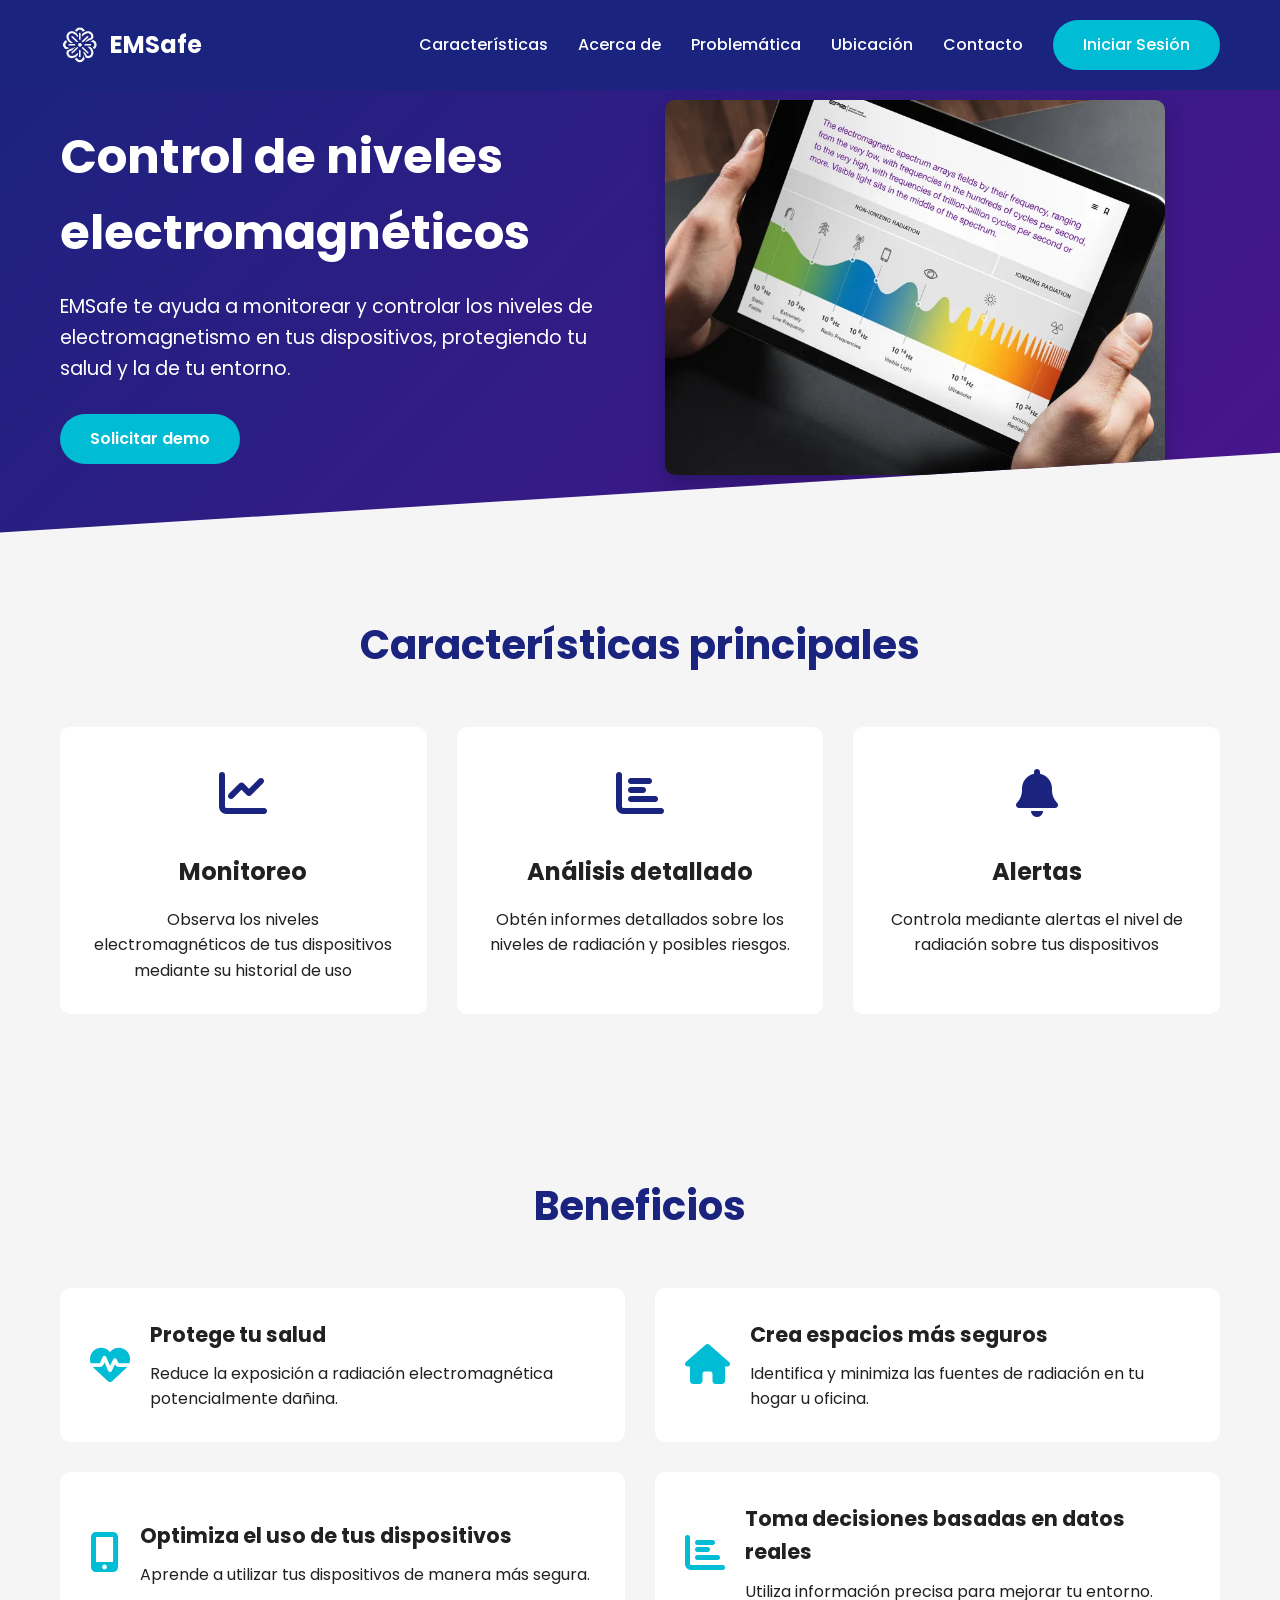
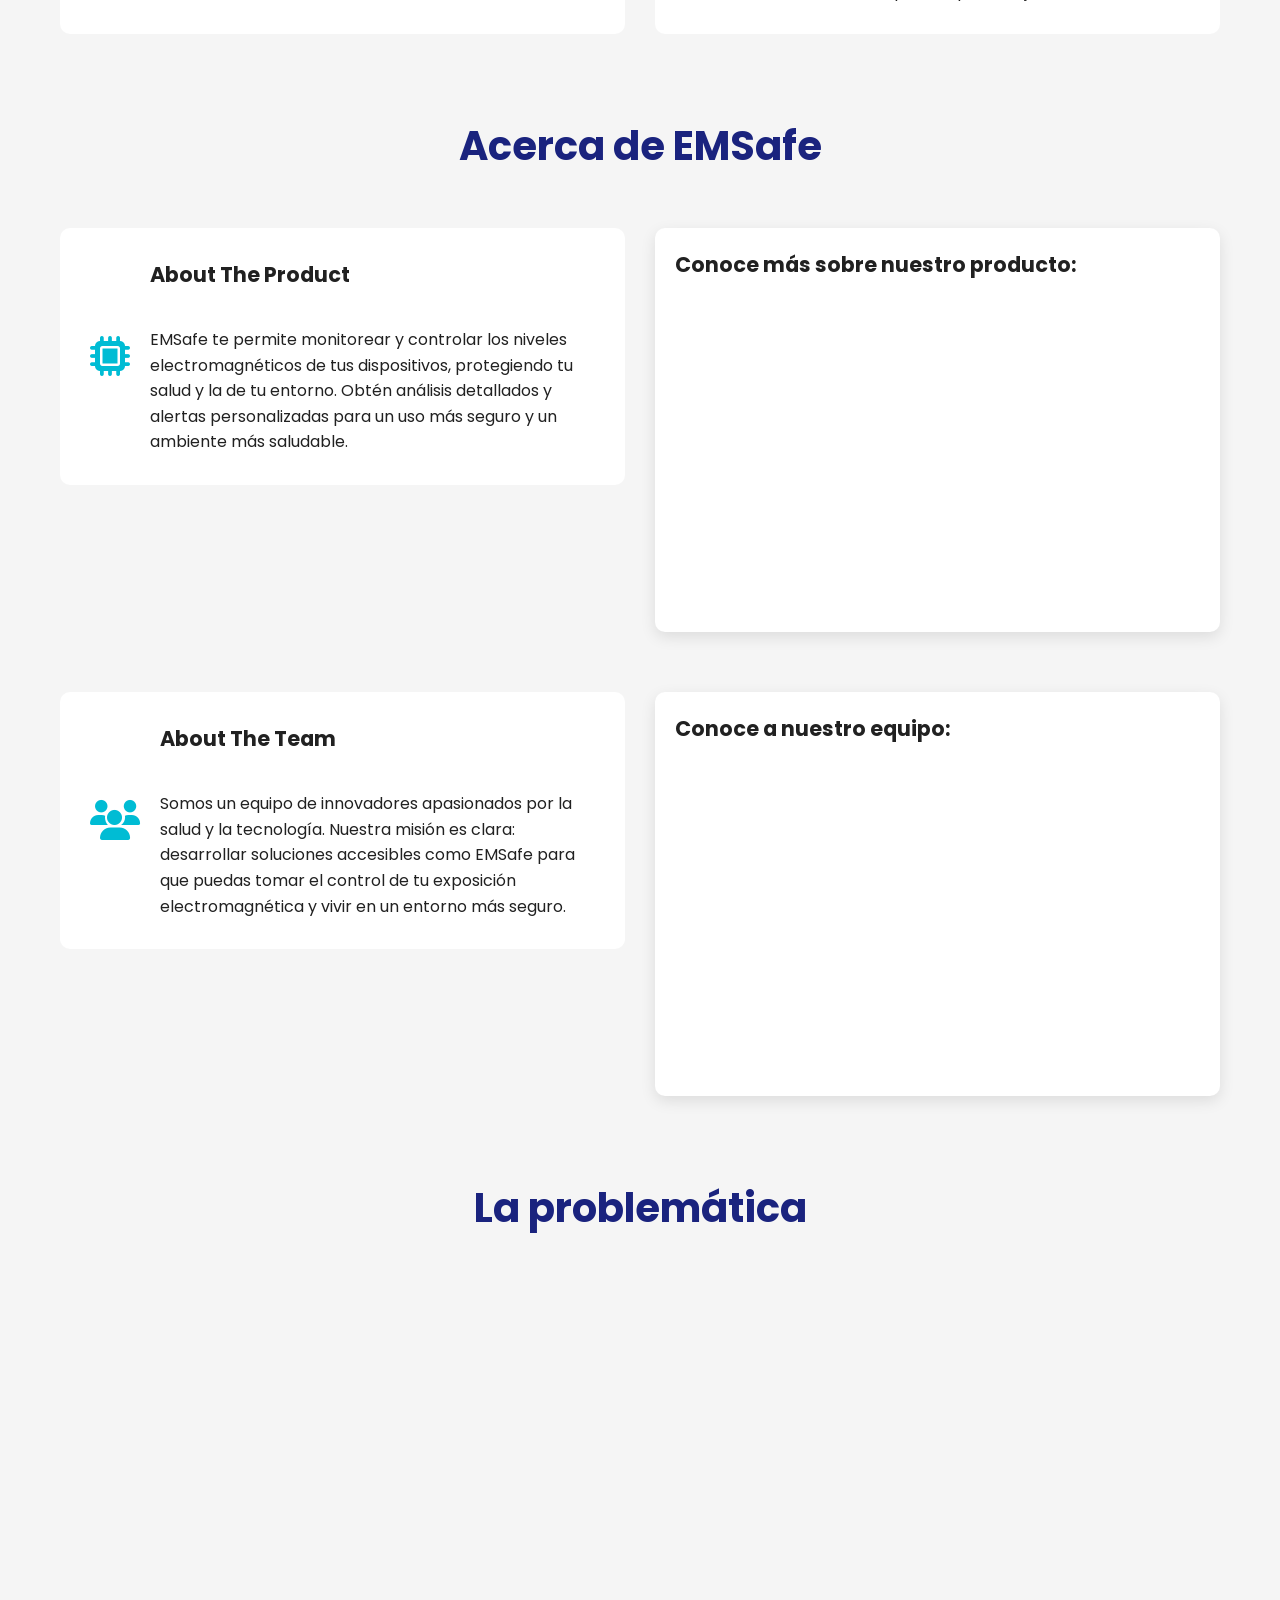
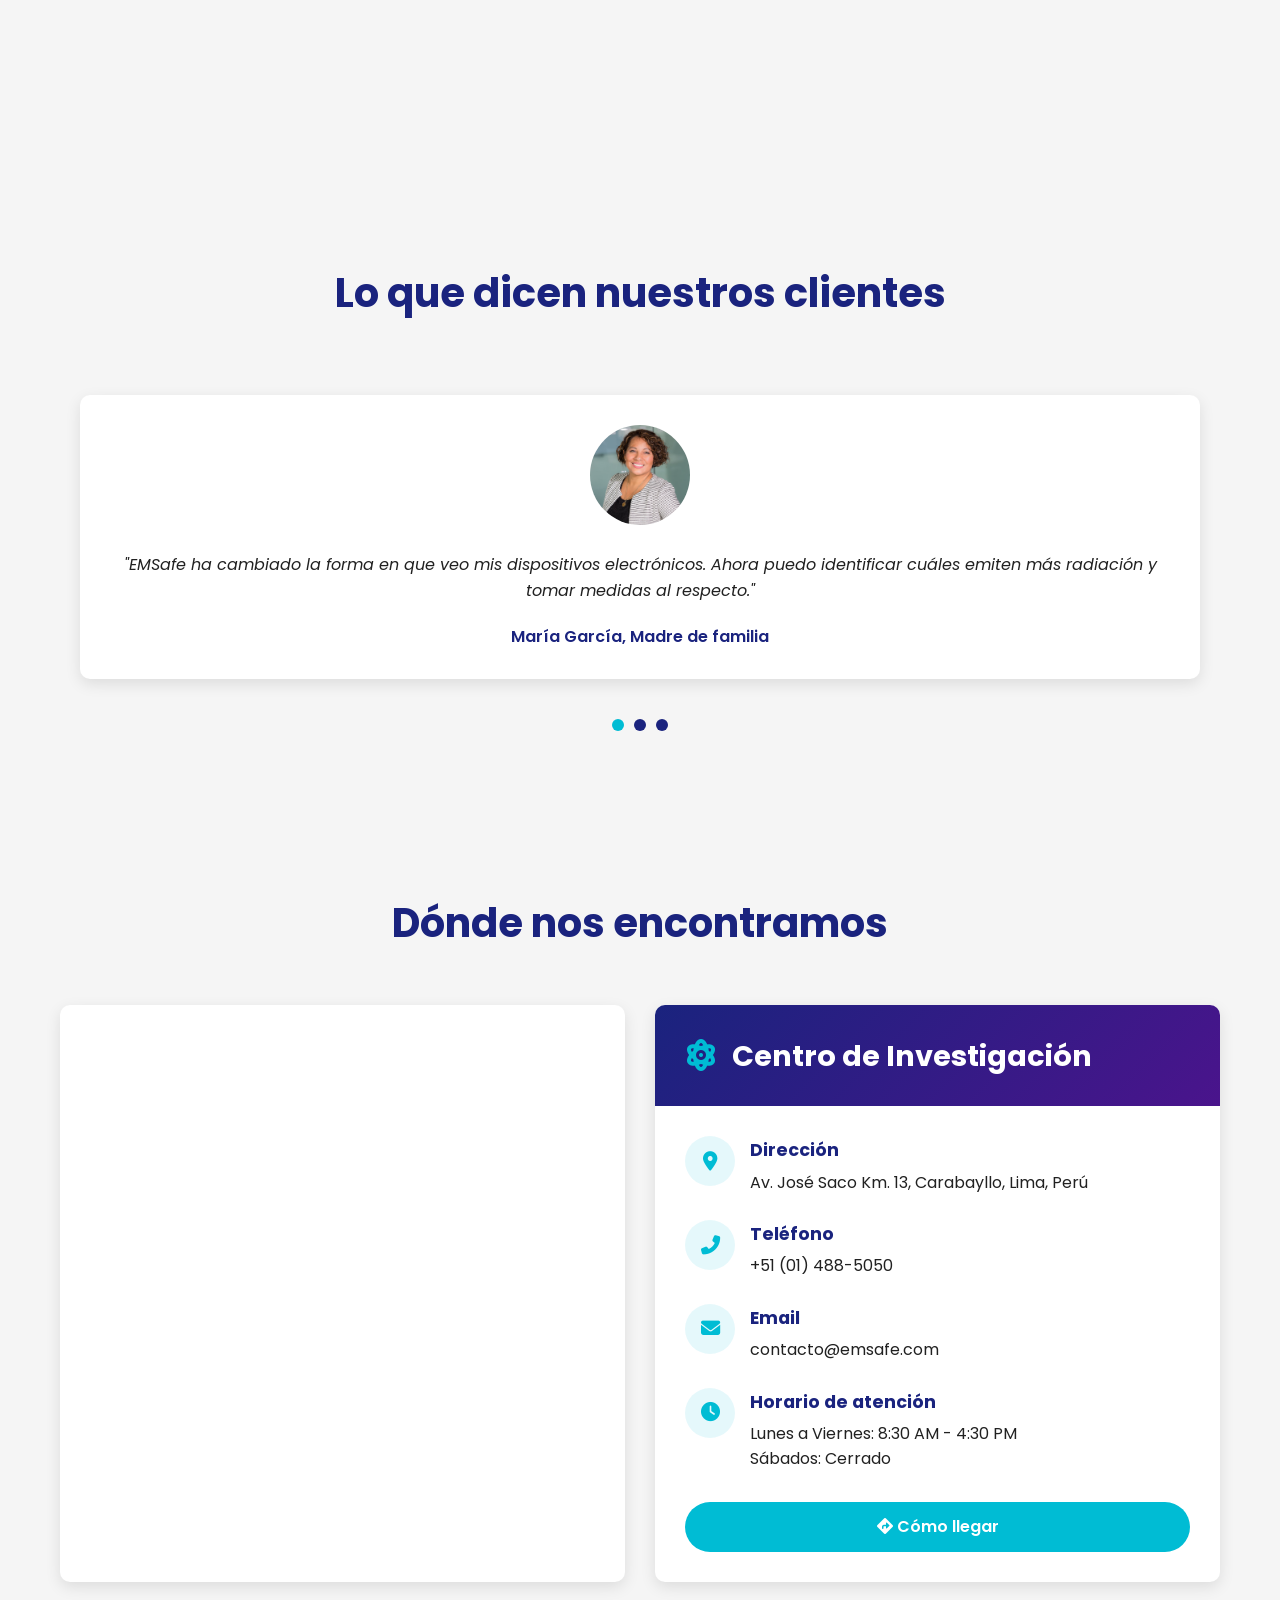
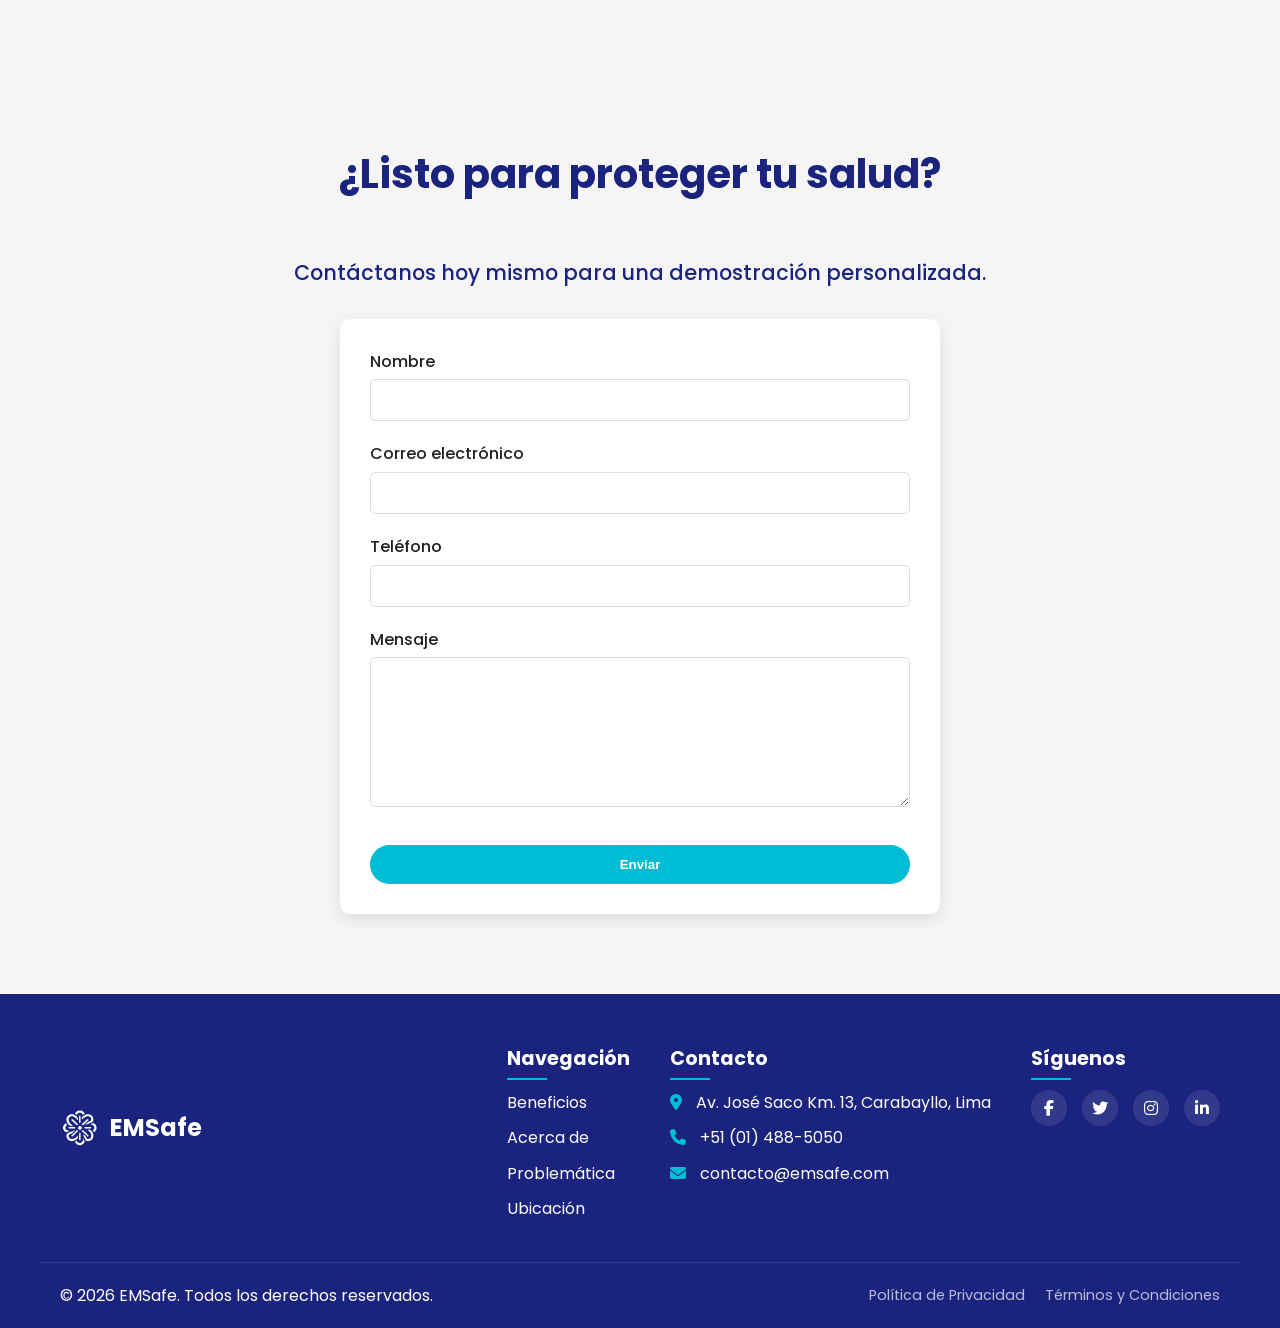
==== index.html @ f2358274 "fix: update login link" ====
<!DOCTYPE html>
<html lang="es">
<head>
    <meta charset="UTF-8">
    <meta name="viewport" content="width=device-width, initial-scale=1.0">
    <title>EMSafe - Control de niveles electromagnéticos</title>
    <link rel="stylesheet" href="https://cdnjs.cloudflare.com/ajax/libs/font-awesome/6.4.0/css/all.min.css">
    <link rel="stylesheet" href="./css/style.css">
</head>
<body>
    <header>
        <nav class="container">
            <div class="logo">
                <a href="#" class="logo-link">
                    <img src="./imgs/emsafe-logo-white.png" alt="EMSafe Logo">
                    <span>EMSafe</span>
                </a>
            </div>
            <input type="checkbox" id="nav-toggle" class="nav-toggle">
            <label for="nav-toggle" class="nav-toggle-label">
                <i class="fas fa-bars"></i>
            </label>
            <ul class="nav-links">
                <li><a href="#features">Características</a></li>
                <li><a href="#about">Acerca de</a></li>
                <li><a href="#problem">Problemática</a></li>
                <li><a href="#location">Ubicación</a></li>
                <li><a href="#contact">Contacto</a></li>
                <li><a href="https://emsafe-amh9hgdudda3bybj.eastus-01.azurewebsites.net/login" class="cta-button">Iniciar Sesión</a></li>
            </ul>
        </nav>
    </header>

    <main>
        <section id="hero">
            <div class="container hero-content">
                <div class="hero-text">
                    <h1>Control de niveles electromagnéticos</h1>
                    <p>EMSafe te ayuda a monitorear y controlar los niveles de electromagnetismo en tus dispositivos, protegiendo tu salud y la de tu entorno.</p>
                    <a href="#contact" class="cta-button">Solicitar demo</a>
                </div>
                <div class="hero-image">
                    <img src="./imgs/hero.webp" alt="Dashboard de EMSafe">
                </div>
            </div>
        </section>

        <section id="features">
            <div class="container">
                <h2 class="section-title">Características principales</h2>
                <div class="features-grid">
                    <div class="feature-card">
                        <div class="feature-icon">
                            <i class="fas fa-chart-line"></i>
                        </div>
                        <h3>Monitoreo</h3>
                        <p>Observa los niveles electromagnéticos de tus dispositivos mediante su historial de uso</p>
                    </div>
                    <div class="feature-card">
                        <div class="feature-icon">
                            <i class="fas fa-chart-bar"></i>
                        </div>
                        <h3>Análisis detallado</h3>
                        <p>Obtén informes detallados sobre los niveles de radiación y posibles riesgos.</p>
                    </div>
                    <div class="feature-card">
                        <div class="feature-icon">
                            <i class="fas fa-bell"></i>
                        </div>
                        <h3>Alertas</h3>
                        <p>Controla mediante alertas el nivel de radiación sobre tus dispositivos</p>
                    </div>
                </div>
            </div>
        </section>

        <section id="benefits">
            <div class="container">
                <h2 class="section-title">Beneficios</h2>
                <div class="benefits-grid">
                    <div class="benefit-item">
                        <div class="benefit-icon">
                            <i class="fas fa-heartbeat"></i>
                        </div>
                        <div class="benefit-text">
                            <h3>Protege tu salud</h3>
                            <p>Reduce la exposición a radiación electromagnética potencialmente dañina.</p>
                        </div>
                    </div>
                    <div class="benefit-item">
                        <div class="benefit-icon">
                            <i class="fas fa-home"></i>
                        </div>
                        <div class="benefit-text">
                            <h3>Crea espacios más seguros</h3>
                            <p>Identifica y minimiza las fuentes de radiación en tu hogar u oficina.</p>
                        </div>
                    </div>
                    <div class="benefit-item">
                        <div class="benefit-icon">
                            <i class="fas fa-mobile-alt"></i>
                        </div>
                        <div class="benefit-text">
                            <h3>Optimiza el uso de tus dispositivos</h3>
                            <p>Aprende a utilizar tus dispositivos de manera más segura.</p>
                        </div>
                    </div>
                    <div class="benefit-item">
                        <div class="benefit-icon">
                            <i class="fas fa-chart-bar"></i>
                        </div>
                        <div class="benefit-text">
                            <h3>Toma decisiones basadas en datos reales</h3>
                            <p>Utiliza información precisa para mejorar tu entorno.</p>
                        </div>
                    </div>
                </div>
            </div>
        </section>

        <section id="about">
            <div class="container">
                <h2 class="section-title">Acerca de EMSafe</h2>
                <div class="about-content">
                    <div class="about-section">
                        <div class="about-text-content">
                            <div class="benefit-item">
                                <div class="benefit-icon">
                                    <i class="fas fa-microchip"></i>
                                </div>
                                <div class="benefit-text">
                                    <h3>About The Product</h3>
                                    <br>
                                    <p>EMSafe te permite monitorear y controlar los niveles electromagnéticos de tus dispositivos, protegiendo tu salud y la de tu entorno. Obtén análisis detallados y alertas personalizadas para un uso más seguro y un ambiente más saludable.</p>
                                </div>
                            </div>
                        </div>
                        <div class="about-video-container">
                            <div class="benefit-text">
                                <h3>Conoce más sobre nuestro producto:</h3>
                                <br>
                            </div>
                            <div class="video-wrapper">
                                <iframe width="100%" height="315" src="" title="Video sobre EMSafe Product" frameborder="0" allow="accelerometer; autoplay; clipboard-write; encrypted-media; gyroscope; picture-in-picture" allowfullscreen></iframe>
                            </div>
                        </div>
                    </div>
                    
                    <div class="about-section">
                        <div class="about-text-content">
                            <div class="benefit-item">
                                <div class="benefit-icon">
                                    <i class="fas fa-users"></i>
                                </div>
                                <div class="benefit-text">
                                    <h3>About The Team</h3>
                                    <br>
                                    <p>Somos un equipo de innovadores apasionados por la salud y la tecnología. Nuestra misión es clara: desarrollar soluciones accesibles como EMSafe para que puedas tomar el control de tu exposición electromagnética y vivir en un entorno más seguro.</p>
                                </div>
                            </div>
                        </div>
                        <div class="about-video-container">
                            <div class="benefit-text">
                                <h3>Conoce a nuestro equipo:</h3>
                                <br>
                            </div>
                            <div class="video-wrapper">
                                <iframe width="100%" height="315" src="" title="Video sobre EMSafe Team" frameborder="0" allow="accelerometer; autoplay; clipboard-write; encrypted-media; gyroscope; picture-in-picture" allowfullscreen></iframe>
                            </div>
                        </div>
                    </div>
                </div>
            </div>
        </section>

        <section id="problem">
            <div class="container">
                <h2 class="section-title">La problemática</h2>
                <div class="problem-content">
                    <div class="problem-card">
                        <div class="benefit-item">
                            <div class="benefit-icon">
                                <i class="fas fa-exclamation-triangle"></i>
                            </div>
                            <div class="benefit-text">
                                <h3>Contaminación electromagnética</h3>
                                <br>
                                <p>La contaminación electromagnética generada por dispositivos tecnológicos en entornos urbanos y domésticos está en aumento, lo que genera preocupaciones sobre sus posibles efectos negativos en la salud. A pesar de la proliferación de dispositivos como teléfonos móviles, routers, electrodomésticos y estaciones de telecomunicaciones, no existe una herramienta accesible y precisa que permita a los usuarios, organizaciones y comunidades medir, evaluar y monitorear los niveles de radiación no ionizante en tiempo real.</p>
                            </div>
                        </div>
                    </div>
                    <div class="problem-video-container">
                        <div class="benefit-text">
                            <h3>Conoce más sobre Radiación Electromagnética:</h3>
                            <br>
                        </div>
                        <div class="video-wrapper">
                            <iframe width="100%" height="315" src="https://www.youtube.com/embed/sqfyNnyt4dU" title="Video sobre contaminación electromagnética" frameborder="0" allow="accelerometer; autoplay; clipboard-write; encrypted-media; gyroscope; picture-in-picture" allowfullscreen></iframe>
                        </div>
                    </div>
                </div>
            </div>
        </section>

        <section id="testimonials">
            <div class="container">
                <h2 class="section-title">Lo que dicen nuestros clientes</h2>
                <div class="testimonial-slider">
                    <div class="testimonial-slide">
                        <div class="testimonial-content">
                            <img src="./imgs/testimony1.avif" alt="Foto de María García" class="testimonial-image">
                            <p class="testimonial-text">"EMSafe ha cambiado la forma en que veo mis dispositivos electrónicos. Ahora puedo identificar cuáles emiten más radiación y tomar medidas al respecto."</p>
                            <p class="testimonial-author">María García, Madre de familia</p>
                        </div>
                    </div>
                    <div class="testimonial-slide">
                        <div class="testimonial-content">
                            <img src="./imgs/testimony2.avif" alt="Foto de Carlos Rodríguez" class="testimonial-image">
                            <p class="testimonial-text">"La facilidad de uso y la precisión de los datos que proporciona EMSafe nos han permitido crear un entorno de trabajo más saludable para nuestros empleados."</p>
                            <p class="testimonial-author">Carlos Rodríguez, Gerente de Oficina en TechInnovate</p>
                        </div>
                    </div>
                    <div class="testimonial-slide">
                        <div class="testimonial-content">
                            <img src="./imgs/testimony3.avif" alt="Foto de Ana Martínez" class="testimonial-image">
                            <p class="testimonial-text">"Desde que implementamos EMSafe en nuestra clínica, hemos logrado reducir significativamente los niveles de radiación electromagnética. Es una herramienta indispensable para cualquier establecimiento de salud."</p>
                            <p class="testimonial-author">Ana Martínez, Directora de Centro Médico Bienestar</p>
                        </div>
                    </div>
                </div>
                <div class="testimonial-nav"></div>
            </div>
        </section>

        <section id="location">
            <div class="container">
                <h2 class="section-title">Dónde nos encontramos</h2>
                <div class="location-container">
                    <div class="location-card map-card">
                        <div class="location-map-wrapper">
                            <iframe src="https://www.google.com/maps/embed?pb=!1m14!1m8!1m3!1d31210.40868979142!2d-77.058909!3d-12.0915285!3m2!1i1024!2i768!4f13.1!3m3!1m2!1s0x9105c7d5475e4d6f%3A0x3dcf7613f8cd2580!2sInstituto%20Peruano%20de%20Energ%C3%ADa%20Nuclear!5e0!3m2!1ses!2spe!4v1744921972250!5m2!1ses!2spe" width="100%" height="100%" style="border:0;" allowfullscreen="" loading="lazy" referrerpolicy="no-referrer-when-downgrade"></iframe>
                        </div>
                    </div>
                    <div class="location-card info-card">
                        <div class="location-header">
                            <div class="location-icon">
                                <i class="fas fa-atom"></i>
                            </div>
                            <h3>Centro de Investigación</h3>
                        </div>
                        <div class="location-details">
                            <div class="location-detail-item">
                                <div class="detail-icon">
                                    <i class="fas fa-map-marker-alt"></i>
                                </div>
                                <div class="detail-text">
                                    <h4>Dirección</h4>
                                    <p>Av. José Saco Km. 13, Carabayllo, Lima, Perú</p>
                                </div>
                            </div>
                            <div class="location-detail-item">
                                <div class="detail-icon">
                                    <i class="fas fa-phone-alt"></i>
                                </div>
                                <div class="detail-text">
                                    <h4>Teléfono</h4>
                                    <p>+51 (01) 488-5050</p>
                                </div>
                            </div>
                            <div class="location-detail-item">
                                <div class="detail-icon">
                                    <i class="fas fa-envelope"></i>
                                </div>
                                <div class="detail-text">
                                    <h4>Email</h4>
                                    <p>contacto@emsafe.com</p>
                                </div>
                            </div>
                            <div class="location-detail-item">
                                <div class="detail-icon">
                                    <i class="fas fa-clock"></i>
                                </div>
                                <div class="detail-text">
                                    <h4>Horario de atención</h4>
                                    <p>Lunes a Viernes: 8:30 AM - 4:30 PM</p>
                                    <p>Sábados: Cerrado</p>
                                </div>
                            </div>
                        </div>
                        <a href="https://maps.app.goo.gl/8dcV7gfcuKDfoSGw5" class="location-cta cta-button" target="_blank" rel="noopener noreferrer">
                            <i class="fas fa-directions"></i> Cómo llegar
                        </a>
                    </div>
                </div>
            </div>
        </section>

        <section id="contact">
            <div class="container">
                <h2 class="section-title">¿Listo para proteger tu salud?</h2>
                <h3 class="contact-subtitle">Contáctanos hoy mismo para una demostración personalizada.</h3>
                <form class="contact-form">
                    <div class="form-group">
                        <label for="name">Nombre</label>
                        <input type="text" id="name" name="name" required>
                    </div>
                    <div class="form-group">
                        <label for="email">Correo electrónico</label>
                        <input type="email" id="email" name="email" required>
                    </div>
                    <div class="form-group">
                        <label for="phone">Teléfono</label>
                        <input type="tel" id="phone" name="phone">
                    </div>
                    <div class="form-group">
                        <label for="message">Mensaje</label>
                        <textarea id="message" name="message" required></textarea>
                    </div>
                    <button type="submit" class="cta-button">Enviar</button>
                </form>
            </div>
        </section>
        </main>
        
        <footer>
            <div class="footer-content">
                <div class="footer-logo">
                    <img src="./imgs/emsafe-logo-white.png" alt="EMSafe Logo">
                    <span>EMSafe</span>
                </div>
                <div class="footer-links">
                    <div class="footer-column">
                        <h4>Navegación</h4>
                        <ul>
                            <li><a href="#benefits">Beneficios</a></li>
                            <li><a href="#about">Acerca de</a></li>
                            <li><a href="#problem">Problemática</a></li>
                            <li><a href="#location">Ubicación</a></li>
                        </ul>
                    </div>
                    <div class="footer-column">
                        <h4>Contacto</h4>
                        <ul>
                            <li><i class="fas fa-map-marker-alt"></i> Av. José Saco Km. 13, Carabayllo, Lima</li>
                            <li><i class="fas fa-phone"></i> +51 (01) 488-5050</li>
                            <li><i class="fas fa-envelope"></i> contacto@emsafe.com</li>
                        </ul>
                    </div>
                    <div class="footer-column">
                        <h4>Síguenos</h4>
                        <div class="social-icons">
                            <a href="#" aria-label="Facebook"><i class="fab fa-facebook-f"></i></a>
                            <a href="#" aria-label="Twitter"><i class="fab fa-twitter"></i></a>
                            <a href="#" aria-label="Instagram"><i class="fab fa-instagram"></i></a>
                            <a href="#" aria-label="LinkedIn"><i class="fab fa-linkedin-in"></i></a>
                        </div>
                    </div>
                </div>
            </div>
            <div class="footer-bottom">
                <p>&copy; 2026 EMSafe. Todos los derechos reservados.</p>
                <div class="footer-legal">
                    <a href="#">Política de Privacidad</a>
                    <a href="#">Términos y Condiciones</a>
                </div>
            </div>
        </footer>

    <script src="./scripts/main-scripts.js"></script>
</body>
</html>
---- css/style.css ----
@import url('https://fonts.googleapis.com/css2?family=Poppins:wght@300;400;500;600;700&display=swap');

:root {
    --primary: #1a237e;
    --secondary: #4a148c;
    --accent: #00bcd4;
    --background: #f5f5f5;
    --foreground: #212121;
    --card: #ffffff;
    --card-hover: #e0e0e0;
}

* {
    margin: 0;
    padding: 0;
    box-sizing: border-box;
}

body {
    font-family: 'Poppins', sans-serif;
    background-color: var(--background);
    color: var(--foreground);
    line-height: 1.6;
    overflow-x: hidden;
}

.container {
    max-width: 1200px;
    margin: 0 auto;
    padding: 0 20px;
}

header {
    background-color: var(--primary);
    color: white;
    padding: 20px 0;
    position: fixed;
    width: 100%;
    z-index: 1000;
}

nav {
    display: flex;
    justify-content: space-between;
    align-items: center;
}

.logo {
    display: flex;
    align-items: center;
}

.logo img {
    width: 40px;
    margin-right: 10px;
}

.logo span {
    font-size: 1.5rem;
    font-weight: 700;
}

.nav-links {
    display: flex;
    list-style: none;
    align-items: center;
}

.nav-links li {
    margin-left: 30px;
}

.nav-links a {
    color: white;
    text-decoration: none;
    font-weight: 500;
    transition: color 0.3s ease;
}

.nav-links a:hover {
    color: var(--accent);
}

/* Estilos para el logo clickable */
.logo-link {
    display: flex;
    align-items: center;
    text-decoration: none;
    color: white;
}

/* Estilos para el menú responsive */
.nav-toggle {
    display: none;
}

.nav-toggle-label {
    display: none;
    cursor: pointer;
    font-size: 1.5rem;
    color: white;
}

#hero {
    background: linear-gradient(135deg, var(--primary) 0%, var(--secondary) 100%);
    color: white;
    padding: 100px 0 50px;
    clip-path: polygon(0 0, 100% 0, 100% 85%, 0% 100%);
}

.hero-content {
    display: flex;
    align-items: center;
    justify-content: space-between;
}

.hero-text {
    flex: 1;
    padding-right: 50px;
}

.hero-text h1 {
    font-size: 3rem;
    margin-bottom: 20px;
}

.hero-text p {
    font-size: 1.2rem;
    margin-bottom: 30px;
}

.cta-button {
    display: inline-block;
    background-color: var(--accent);
    color: white;
    padding: 12px 30px;
    border-radius: 30px;
    text-decoration: none;
    font-weight: 600;
    transition: background-color 0.3s ease, transform 0.3s ease;
    border: none;
    cursor: pointer;
}

.cta-button:hover {
    background-color: #00acc1;
    transform: translateY(-3px);
}

.hero-image {
    flex: 1;
}

.hero-image img {
    width: 100%;
    max-width: 500px;
    border-radius: 10px;
    box-shadow: 0 10px 20px rgba(0, 0, 0, 0.2);
}

#features, #benefits, #testimonials, #problem, #location, #contact {
    padding: 80px 0;
}

.section-title {
    text-align: center;
    font-size: 2.5rem;
    margin-bottom: 50px;
    color: var(--primary);
}

.features-grid {
    display: grid;
    grid-template-columns: repeat(3, 1fr);
    gap: 30px;
}

.feature-card {
    background-color: var(--card);
    border-radius: 10px;
    padding: 30px;
    text-align: center;
    transition: transform 0.3s ease, box-shadow 0.3s ease;
    position: relative;
    overflow: hidden;
}

.feature-card:hover {
    transform: translateY(-10px);
    box-shadow: 0 10px 20px rgba(0, 0, 0, 0.1);
}

.feature-card::before {
    content: '';
    position: absolute;
    top: -50%;
    left: -50%;
    width: 200%;
    height: 200%;
    background: radial-gradient(circle, var(--accent) 10%, transparent 10%);
    transform: scale(0);
    transition: transform 0.6s ease;
    z-index: 0;
}

.feature-card:hover::before {
    transform: scale(1);
}

.feature-icon {
    font-size: 3rem;
    color: var(--primary);
    margin-bottom: 20px;
    position: relative;
    z-index: 1;
}

.feature-card h3 {
    font-size: 1.5rem;
    margin-bottom: 15px;
    position: relative;
    z-index: 1;
}

.feature-card p {
    position: relative;
    z-index: 1;
}

.benefits-grid {
    display: grid;
    grid-template-columns: repeat(2, 1fr);
    gap: 30px;
}

.benefit-item {
    display: flex;
    align-items: center;
    background-color: var(--card);
    border-radius: 10px;
    padding: 30px;
    transition: transform 0.3s ease, box-shadow 0.3s ease;
}

.benefit-item:hover {
    transform: translateY(-5px);
    box-shadow: 0 10px 20px rgba(0, 0, 0, 0.1);
}

.benefit-icon {
    font-size: 2.5rem;
    color: var(--accent);
    margin-right: 20px;
}

.benefit-text h3 {
    font-size: 1.3rem;
    margin-bottom: 10px;
}

.testimonial-slider {
    display: flex;
    overflow-x: auto;
    scroll-snap-type: x mandatory;
    scroll-behavior: smooth;
    -webkit-overflow-scrolling: touch;
}

.testimonial-slide {
    flex: 0 0 100%;
    scroll-snap-align: start;
    padding: 20px;
}

.testimonial-content {
    background-color: var(--card);
    border-radius: 10px;
    padding: 30px;
    text-align: center;
    box-shadow: 0 5px 15px rgba(0, 0, 0, 0.1);
}

.testimonial-image {
    width: 100px;
    height: 100px;
    border-radius: 50%;
    margin: 0 auto 20px;
    object-fit: cover;
}

.testimonial-text {
    font-style: italic;
    margin-bottom: 20px;
}

.testimonial-author {
    font-weight: 600;
    color: var(--primary);
}

.testimonial-nav {
    display: flex;
    justify-content: center;
    margin-top: 20px;
}

.testimonial-nav button {
    background-color: var(--primary);
    color: white;
    border: none;
    width: 12px;
    height: 12px;
    border-radius: 50%;
    margin: 0 5px;
    cursor: pointer;
    transition: background-color 0.3s ease;
}

.testimonial-nav button.active {
    background-color: var(--accent);
}

.subscription-grid {
    display: grid;
    grid-template-columns: repeat(3, 1fr);
    gap: 30px;
}

.subscription-card {
    background-color: var(--card);
    border-radius: 10px;
    padding: 30px;
    text-align: center;
    transition: transform 0.3s ease, box-shadow 0.3s ease;
}

.subscription-card:hover {
    transform: translateY(-10px);
    box-shadow: 0 10px 20px rgba(0, 0, 0, 0.1);
}

.subscription-card h3 {
    font-size: 1.5rem;
    margin-bottom: 15px;
    color: var(--primary);
}

.subscription-price {
    font-size: 2.5rem;
    font-weight: 700;
    color: var(--accent);
    margin-bottom: 20px;
}

.subscription-features {
    list-style: none;
    margin-bottom: 30px;
}

.subscription-features li {
    margin-bottom: 10px;
}

.subscription-card .cta-button {
    width: 100%;
}

.contact-form {
    max-width: 600px;
    margin: 0 auto;
}

.form-group {
    margin-bottom: 20px;
}

.form-group label {
    display: block;
    margin-bottom: 5px;
    font-weight: 500;
}

.form-group input,
.form-group textarea {
    width: 100%;
    padding: 10px;
    border: 1px solid #ddd;
    border-radius: 5px;
    font-family: 'Poppins', sans-serif;
}

.form-group textarea {
    height: 150px;
}

/* Estilos para la sección de problemática */
.problem-content {
    display: grid;
    grid-template-columns: 1fr 1fr;
    gap: 30px;
    margin-top: 20px;
}

.problem-card {
    display: flex;
    flex-direction: column;
}

.problem-video-container {
    background-color: var(--card);
    border-radius: 10px;
    padding: 20px;
    box-shadow: 0 5px 15px rgba(0, 0, 0, 0.1);
    transition: transform 0.3s ease, box-shadow 0.3s ease;
}

.problem-video-container:hover {
    transform: translateY(-5px);
    box-shadow: 0 10px 20px rgba(0, 0, 0, 0.1);
}

.video-wrapper {
    position: relative;
    padding-bottom: 56.25%; /* Proporción 16:9 */
    height: 0;
    overflow: hidden;
}

.video-wrapper iframe {
    position: absolute;
    top: 0;
    left: 0;
    width: 100%;
    height: 100%;
    border-radius: 5px;
}

/* Estilos para la sección de ubicación */
.location-container {
    display: grid;
    grid-template-columns: 1fr 1fr;
    gap: 30px;
    margin-top: 20px;
}

.location-card {
    background-color: var(--card);
    border-radius: 10px;
    overflow: hidden;
    box-shadow: 0 5px 15px rgba(0, 0, 0, 0.1);
    transition: transform 0.3s ease, box-shadow 0.3s ease;
    height: 100%;
}

.location-card:hover {
    transform: translateY(-5px);
    box-shadow: 0 10px 25px rgba(0, 0, 0, 0.15);
}

.map-card {
    position: relative;
    min-height: 450px;
}

.location-map-wrapper {
    position: absolute;
    top: 0;
    left: 0;
    width: 100%;
    height: 100%;
}

.info-card {
    display: flex;
    flex-direction: column;
    padding: 0;
}

.location-header {
    background: linear-gradient(135deg, var(--primary) 0%, var(--secondary) 100%);
    color: white;
    padding: 25px 30px;
    display: flex;
    align-items: center;
}

.location-icon {
    font-size: 2rem;
    margin-right: 15px;
    color: var(--accent);
}

.location-header h3 {
    font-size: 1.8rem;
    margin: 0;
}

.location-details {
    padding: 30px;
    flex-grow: 1;
}

.location-detail-item {
    display: flex;
    margin-bottom: 25px;
}

.location-detail-item:last-child {
    margin-bottom: 0;
}

.detail-icon {
    width: 50px;
    height: 50px;
    background-color: rgba(0, 188, 212, 0.1);
    border-radius: 50%;
    display: flex;
    align-items: center;
    justify-content: center;
    margin-right: 15px;
    flex-shrink: 0;
}

.detail-icon i {
    font-size: 1.2rem;
    color: var(--accent);
}

.detail-text h4 {
    margin: 0 0 5px;
    color: var(--primary);
    font-size: 1.1rem;
}

.detail-text p {
    margin: 0;
    color: var(--foreground);
}

.location-cta {
    margin: 0 30px 30px;
    text-align: center;
}

/* Estilos para la sección de contacto */
.contact-subtitle {
    text-align: center;
    margin-bottom: 30px;
    color: var(--primary);
    font-size: 1.3rem;
    font-weight: 500;
}

.contact-form {
    max-width: 600px;
    margin: 0 auto;
    background-color: var(--card);
    padding: 30px;
    border-radius: 10px;
    box-shadow: 0 5px 15px rgba(0, 0, 0, 0.1);
}

.contact-form .cta-button {
    width: 100%;
    margin-top: 10px;
}

/* Estilos para el footer */
footer {
    background-color: var(--primary);
    color: white;
    padding: 50px 0 20px;
}

.footer-content {
    max-width: 1200px;
    margin: 0 auto;
    padding: 0 20px;
    display: flex;
    flex-wrap: wrap;
    justify-content: space-between;
    margin-bottom: 30px;
}

.footer-logo {
    display: flex;
    align-items: center;
    margin-bottom: 20px;
}

.footer-logo img {
    width: 40px;
    margin-right: 10px;
}

.footer-logo span {
    font-size: 1.5rem;
    font-weight: 700;
}

.footer-links {
    display: flex;
    flex-wrap: wrap;
    gap: 40px;
}

.footer-column h4 {
    font-size: 1.2rem;
    margin-bottom: 15px;
    position: relative;
}

.footer-column h4::after {
    content: '';
    position: absolute;
    bottom: -5px;
    left: 0;
    width: 40px;
    height: 2px;
    background-color: var(--accent);
}

.footer-column ul {
    list-style: none;
    padding: 0;
}

.footer-column ul li {
    margin-bottom: 10px;
}

.footer-column ul li a {
    color: white;
    text-decoration: none;
    transition: color 0.3s ease;
}

.footer-column ul li a:hover {
    color: var(--accent);
}

.footer-column ul li i {
    margin-right: 10px;
    color: var(--accent);
}

.social-icons {
    display: flex;
    gap: 15px;
}

.social-icons a {
    display: flex;
    align-items: center;
    justify-content: center;
    width: 36px;
    height: 36px;
    background-color: rgba(255, 255, 255, 0.1);
    border-radius: 50%;
    color: white;
    text-decoration: none;
    transition: background-color 0.3s ease, transform 0.3s ease;
}

.social-icons a:hover {
    background-color: var(--accent);
    transform: translateY(-3px);
}

.footer-bottom {
    max-width: 1200px;
    margin: 0 auto;
    padding: 20px 20px 0;
    border-top: 1px solid rgba(255, 255, 255, 0.1);
    display: flex;
    justify-content: space-between;
    align-items: center;
    flex-wrap: wrap;
}

.footer-legal {
    display: flex;
    gap: 20px;
}

.footer-legal a {
    color: rgba(255, 255, 255, 0.7);
    text-decoration: none;
    font-size: 0.9rem;
    transition: color 0.3s ease;
}

.footer-legal a:hover {
    color: var(--accent);
}

/* Media queries para responsividad */
@media (max-width: 992px) {
    /* Ajustes para el header */
    header {
        padding: 15px 0;
    }
    
    nav.container {
        position: relative;
    }
    
    .nav-toggle-label {
        display: block;
        position: absolute;
        right: 20px;
        top: 50%;
        transform: translateY(-50%);
        z-index: 2;
        background-color: rgba(255, 255, 255, 0.1);
        padding: 8px;
        border-radius: 4px;
    }
    
    .nav-links {
        position: absolute;
        top: 100%;
        right: 0;
        left: 0;
        background-color: var(--primary);
        flex-direction: column;
        align-items: center;
        padding: 0;
        margin: 0;
        height: 0;
        overflow: hidden;
        transition: all 0.3s ease;
        z-index: 1000;
        box-shadow: 0 5px 10px rgba(0, 0, 0, 0.2);
        opacity: 0;
        visibility: hidden;
    }
    
    .nav-toggle:checked ~ .nav-links {
        height: auto;
        padding: 20px 0;
        opacity: 1;
        visibility: visible;
    }
    
    .nav-links li {
        margin: 12px 0;
        width: 100%;
        text-align: center;
    }
    
    .nav-links li a {
        display: block;
        padding: 12px;
        font-size: 1.1rem;
    }
    
    /* Ajustes para la sección de problemática */
    .problem-content {
        grid-template-columns: 1fr;
    }
}

@media (max-width: 768px) {
    /* Ajustes para la hero section */
    #hero {
        padding: 120px 0 60px;
        clip-path: polygon(0 0, 100% 0, 100% 92%, 0% 100%);
    }
    
    .hero-content {
        flex-direction: column;
        text-align: center;
        padding: 0;
    }
    
    .hero-text {
        order: 1;
        padding: 0 20px;
        margin-bottom: 30px;
    }
    
    .hero-image {
        order: 0;
        margin-bottom: 30px;
        padding: 0 20px;
    }
    
    .hero-text h1 {
        font-size: 2rem;
        margin-bottom: 15px;
        line-height: 1.2;
    }
    
    .hero-text p {
        font-size: 1rem;
        margin-bottom: 25px;
    }
    
    /* Ajustes para las secciones de características y beneficios */
    .features-grid {
        grid-template-columns: 1fr;
        gap: 20px;
    }
    
    .benefits-grid {
        grid-template-columns: 1fr;
        gap: 20px;
    }
    
    .feature-card, .benefit-item {
        padding: 25px;
    }
    
    .section-title {
        font-size: 2rem;
        margin-bottom: 30px;
    }
    
    #features, #benefits, #testimonials, #problem, #location, #contact {
        padding: 60px 0;
    }
    
    /* Ajustes para la sección de ubicación */
    .location-container {
        grid-template-columns: 1fr;
    }
    
    .map-card {
        min-height: 300px;
    }
    
    /* Ajustes para el footer */
    .footer-content {
        flex-direction: column;
    }
    
    .footer-links {
        flex-direction: column;
        gap: 20px;
    }
    
    .footer-bottom {
        flex-direction: column;
        text-align: center;
    }
    
    .footer-legal {
        margin-top: 10px;
        justify-content: center;
    }
    
    /* Ajustes para los elementos de beneficio */
    .benefit-item {
        flex-direction: column;
        text-align: center;
    }
    
    .benefit-icon {
        margin-right: 0;
        margin-bottom: 15px;
    }
    
    /* Ajustes generales */
    .container {
        padding: 0 15px;
    }
}
/* Estilos para animaciones */
.will-animate {
    opacity: 0;
    transform: translateY(30px);
    transition: opacity 0.6s ease, transform 0.6s ease;
}

.animate {
    opacity: 1;
    transform: translateY(0);
}

/* Retraso escalonado para elementos en grid */
.features-grid .feature-card:nth-child(1),
.benefits-grid .benefit-item:nth-child(1) {
    transition-delay: 0.1s;
}

.features-grid .feature-card:nth-child(2),
.benefits-grid .benefit-item:nth-child(2) {
    transition-delay: 0.2s;
}

.features-grid .feature-card:nth-child(3),
.benefits-grid .benefit-item:nth-child(3) {
    transition-delay: 0.3s;
}

.benefits-grid .benefit-item:nth-child(4) {
    transition-delay: 0.4s;
}

/* Animación para la sección de problemática */
.problem-card {
    transition-delay: 0.1s;
}

.problem-video-container {
    transition-delay: 0.3s;
}

/* Animación para la sección de ubicación */
.map-card {
    transition-delay: 0.1s;
}

.info-card {
    transition-delay: 0.3s;
}

/* Estilos para la sección About */
.about-content {
    display: flex;
    flex-direction: column;
    gap: 60px;
    margin-top: 20px;
}

.about-section {
    display: grid;
    grid-template-columns: 1fr 1fr;
    gap: 30px;
    align-items: start;
}

.about-text-content {
    display: flex;
    flex-direction: column;
}

.about-video-container {
    background-color: var(--card);
    border-radius: 10px;
    padding: 20px;
    box-shadow: 0 5px 15px rgba(0, 0, 0, 0.1);
    transition: transform 0.3s ease, box-shadow 0.3s ease;
}

.about-video-container:hover {
    transform: translateY(-5px);
    box-shadow: 0 10px 20px rgba(0, 0, 0, 0.1);
}

/* Media queries para la sección About */
@media (max-width: 992px) {
    .about-section {
        grid-template-columns: 1fr;
        gap: 20px;
    }
    
    .about-content {
        gap: 40px;
    }
}

@media (max-width: 768px) {
    .about-content {
        gap: 30px;
    }
}

@media (max-width: 480px) {
    /* Ajustes para pantallas muy pequeñas */
    .logo span {
        font-size: 1.2rem;
    }
    
    .logo img {
        width: 30px;
    }
    
    .hero-text h1 {
        font-size: 1.8rem;
    }
    
    .hero-image img {
        max-width: 100%;
    }
    
    .cta-button {
        padding: 10px 20px;
        font-size: 0.9rem;
    }
    
    .feature-icon, .benefit-icon {
        font-size: 2rem;
        margin-bottom: 15px;
    }
    
    .feature-card h3, .benefit-text h3 {
        font-size: 1.2rem;
    }
    
    .location-header h3 {
        font-size: 1.5rem;
    }
    
    .detail-icon {
        width: 40px;
        height: 40px;
    }
}
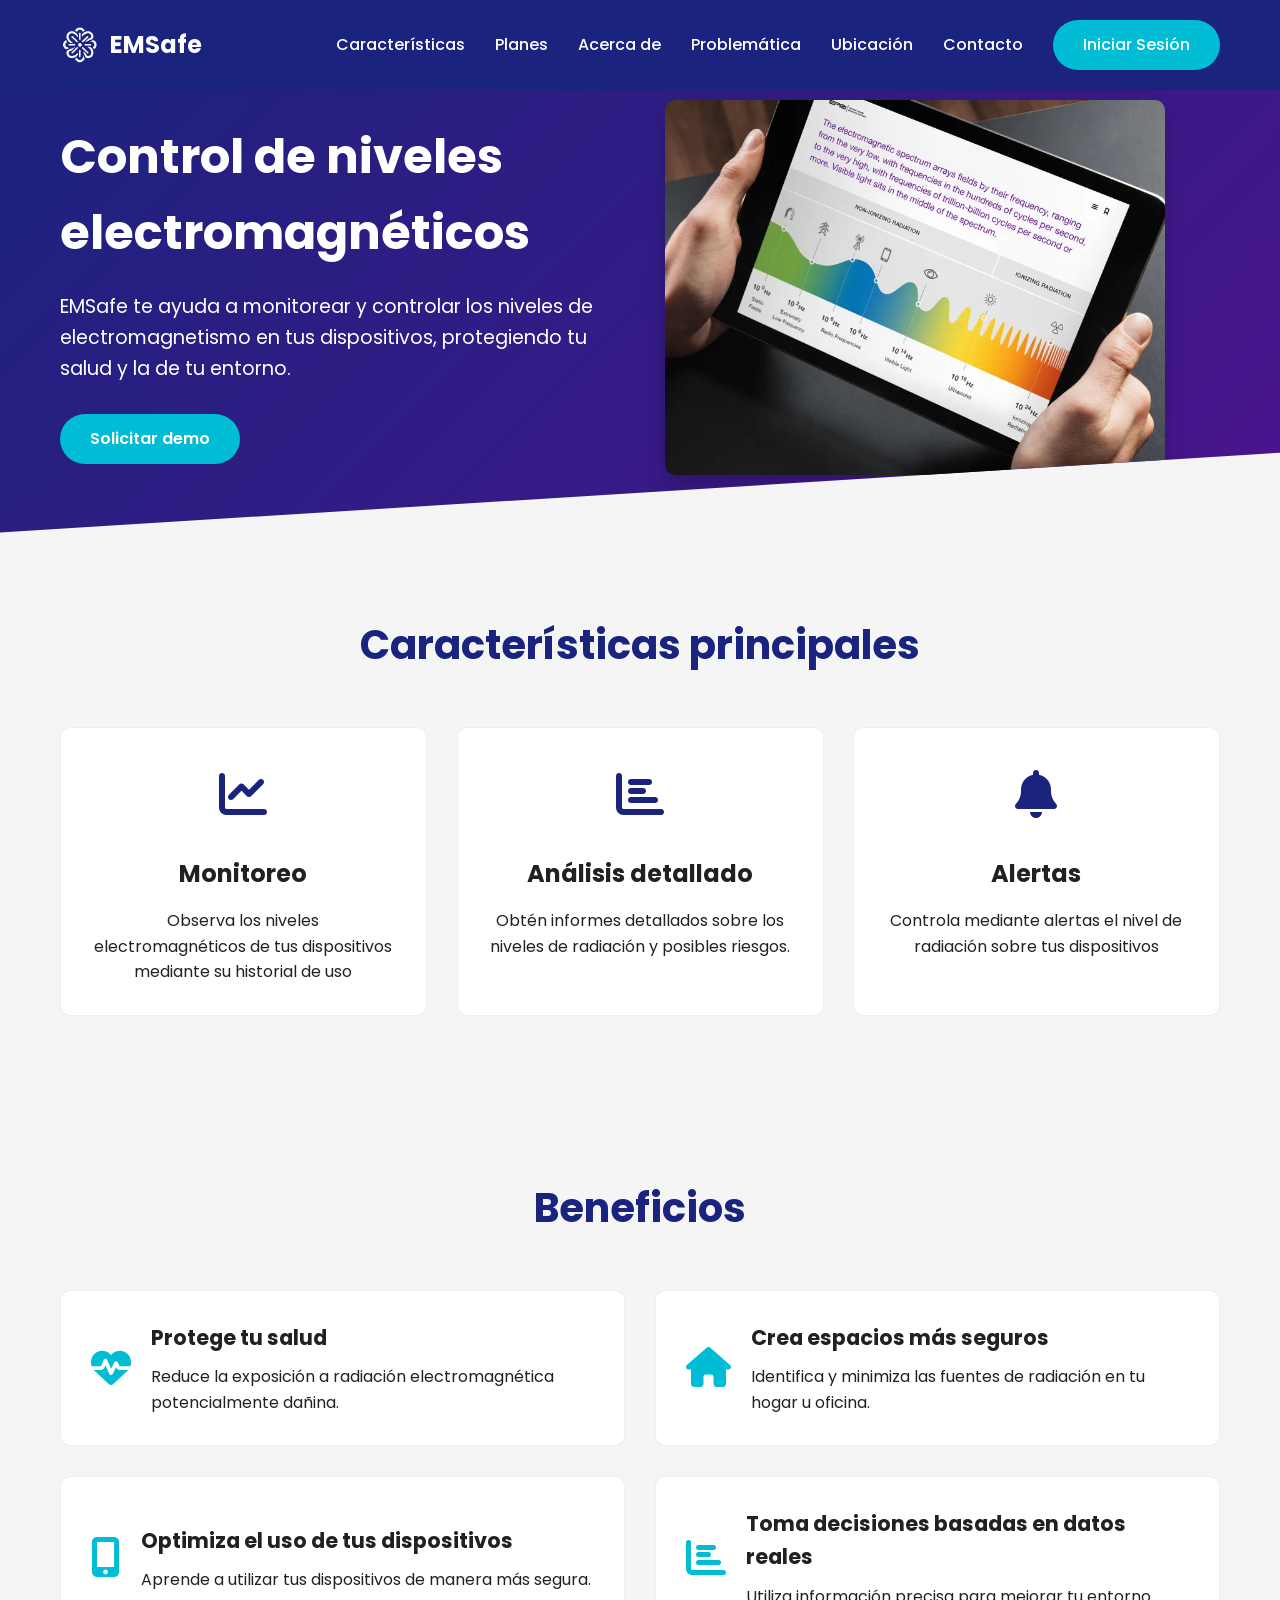
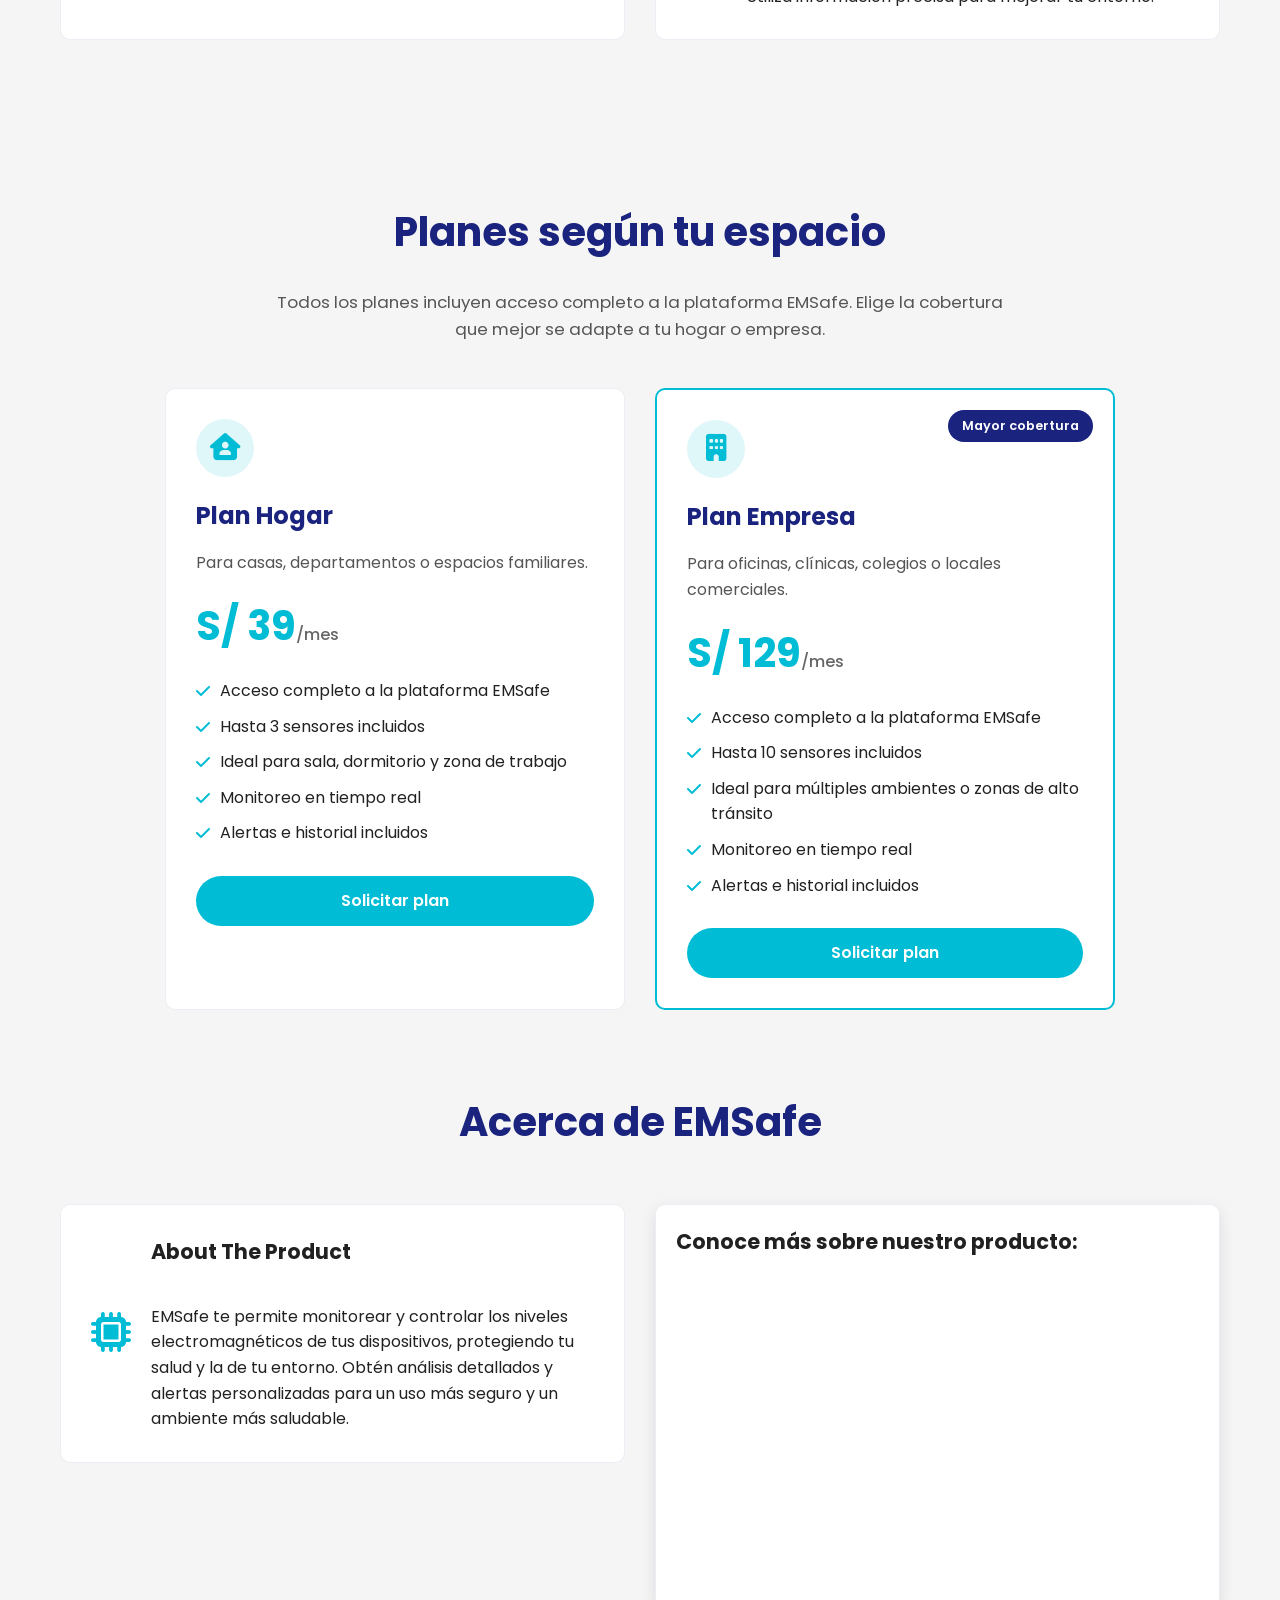
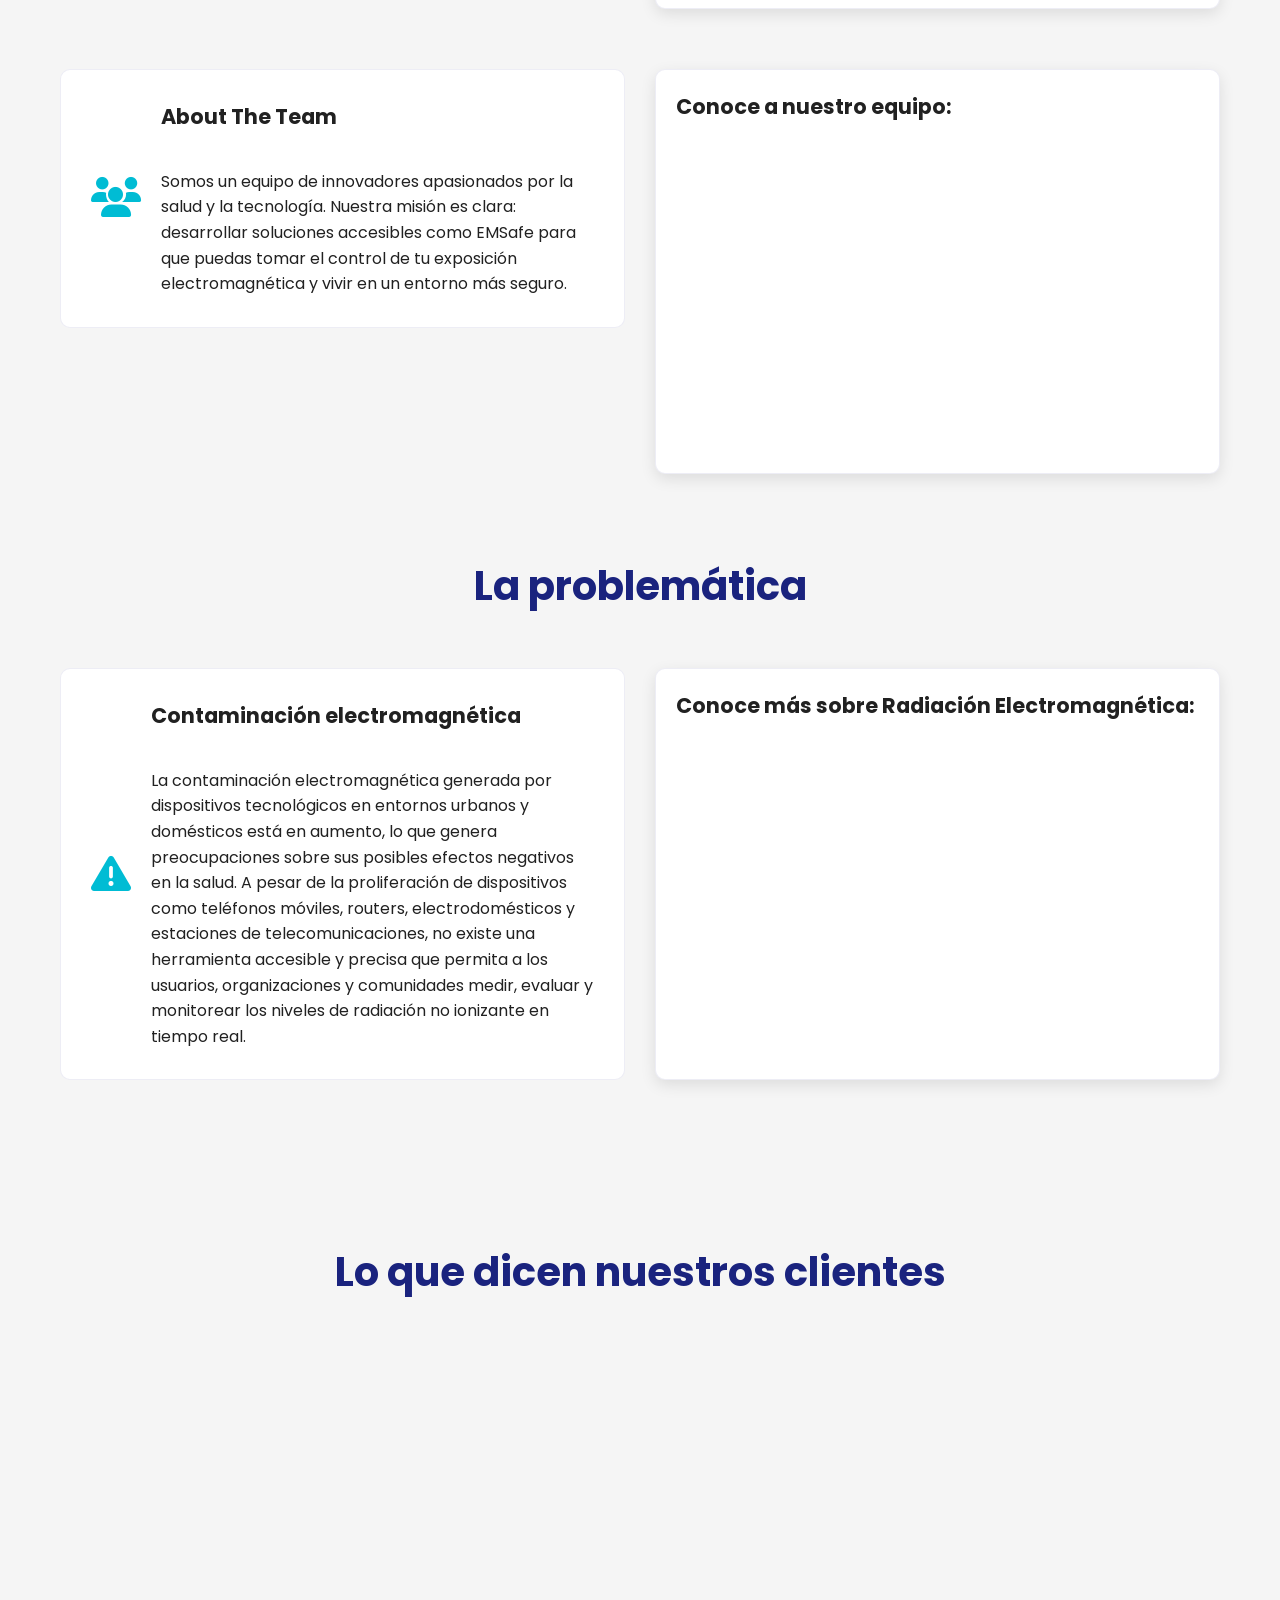
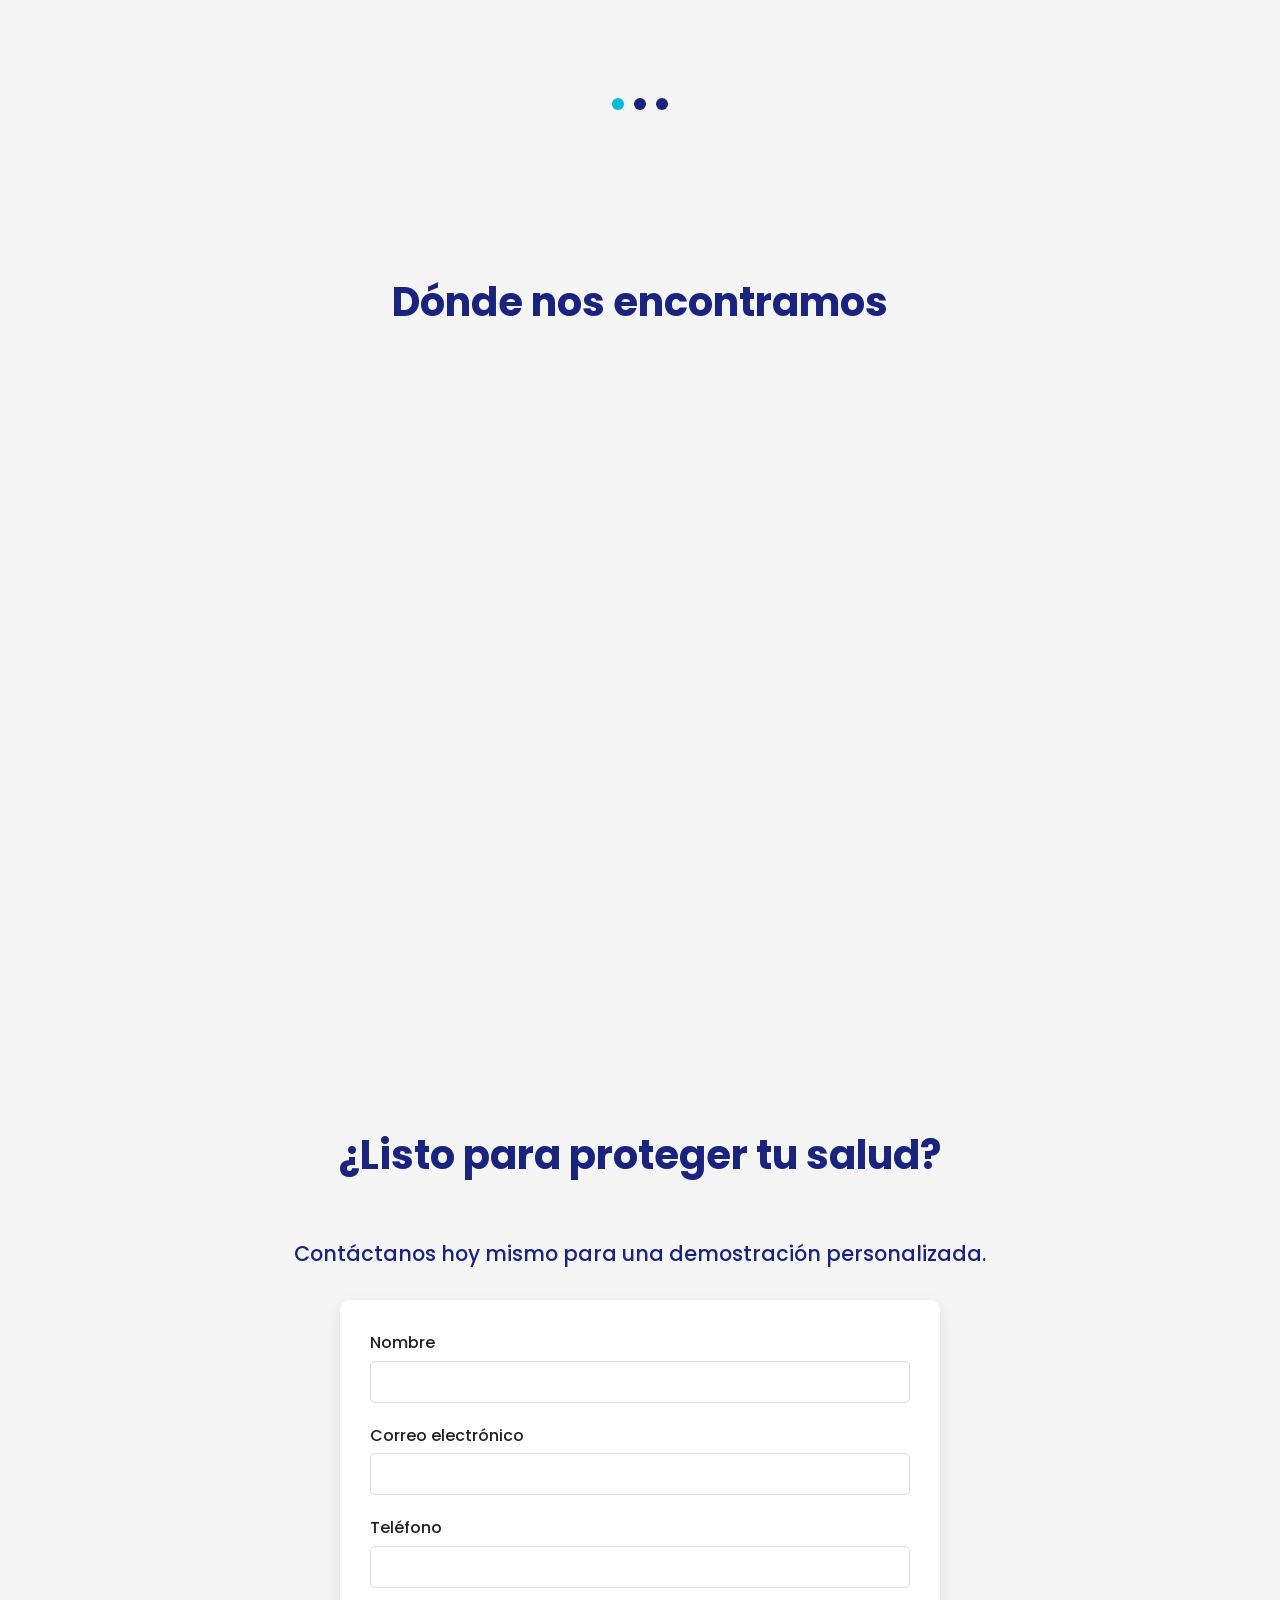
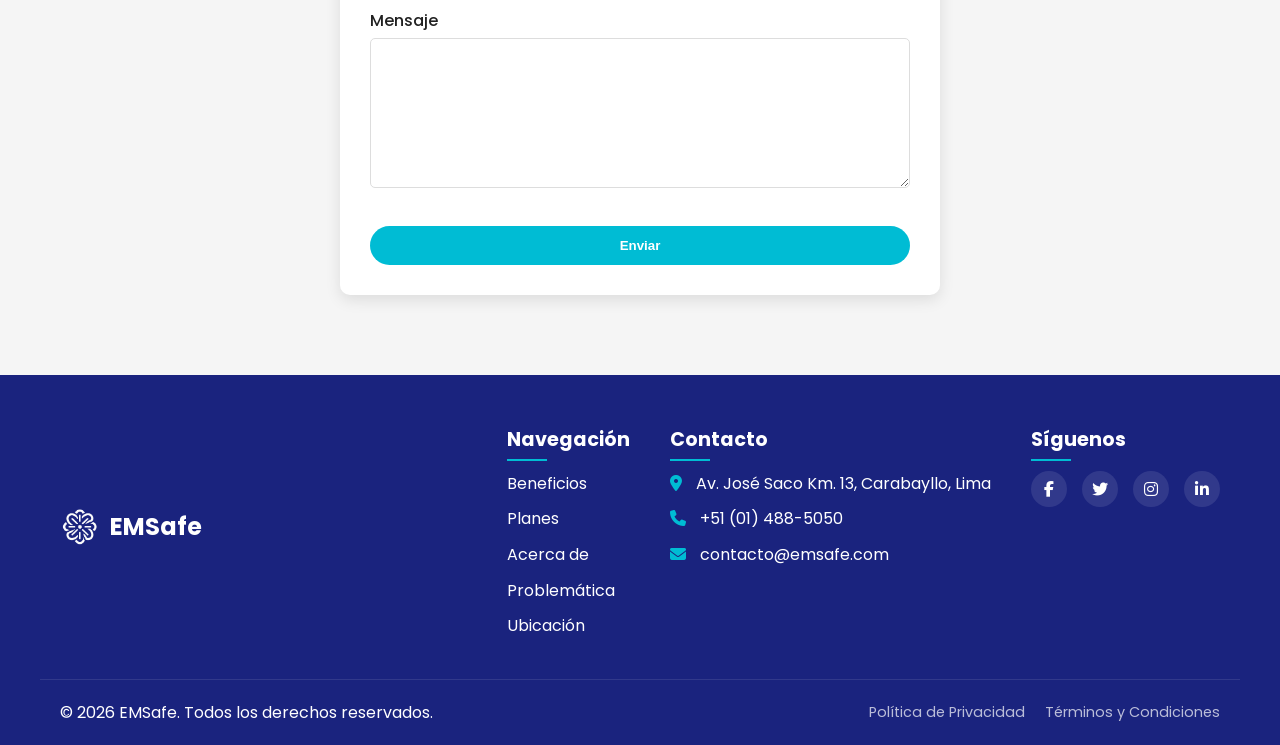
==== commit f47ed6b3: "feat(ui): add smooth motion design to landing page" ====
--- a/index.html
+++ b/index.html
@@ -22,6 +22,7 @@
             </label>
             <ul class="nav-links">
                 <li><a href="#features">Características</a></li>
+                <li><a href="#plans">Planes</a></li>
                 <li><a href="#about">Acerca de</a></li>
                 <li><a href="#problem">Problemática</a></li>
                 <li><a href="#location">Ubicación</a></li>
@@ -118,6 +119,48 @@
             </div>
         </section>
 
+        <section id="plans">
+            <div class="container">
+                <h2 class="section-title">Planes según tu espacio</h2>
+                <p class="section-description">Todos los planes incluyen acceso completo a la plataforma EMSafe. Elige la cobertura que mejor se adapte a tu hogar o empresa.</p>
+                <div class="subscription-grid">
+                    <div class="subscription-card">
+                        <div class="subscription-icon">
+                            <i class="fas fa-house-user"></i>
+                        </div>
+                        <h3>Plan Hogar</h3>
+                        <p class="subscription-audience">Para casas, departamentos o espacios familiares.</p>
+                        <div class="subscription-price">S/ 39<span>/mes</span></div>
+                        <ul class="subscription-features">
+                            <li><i class="fas fa-check"></i> Acceso completo a la plataforma EMSafe</li>
+                            <li><i class="fas fa-check"></i> Hasta 3 sensores incluidos</li>
+                            <li><i class="fas fa-check"></i> Ideal para sala, dormitorio y zona de trabajo</li>
+                            <li><i class="fas fa-check"></i> Monitoreo en tiempo real</li>
+                            <li><i class="fas fa-check"></i> Alertas e historial incluidos</li>
+                        </ul>
+                        <a href="#contact" class="cta-button">Solicitar plan</a>
+                    </div>
+                    <div class="subscription-card featured-plan">
+                        <div class="plan-badge">Mayor cobertura</div>
+                        <div class="subscription-icon">
+                            <i class="fas fa-building"></i>
+                        </div>
+                        <h3>Plan Empresa</h3>
+                        <p class="subscription-audience">Para oficinas, clínicas, colegios o locales comerciales.</p>
+                        <div class="subscription-price">S/ 129<span>/mes</span></div>
+                        <ul class="subscription-features">
+                            <li><i class="fas fa-check"></i> Acceso completo a la plataforma EMSafe</li>
+                            <li><i class="fas fa-check"></i> Hasta 10 sensores incluidos</li>
+                            <li><i class="fas fa-check"></i> Ideal para múltiples ambientes o zonas de alto tránsito</li>
+                            <li><i class="fas fa-check"></i> Monitoreo en tiempo real</li>
+                            <li><i class="fas fa-check"></i> Alertas e historial incluidos</li>
+                        </ul>
+                        <a href="#contact" class="cta-button">Solicitar plan</a>
+                    </div>
+                </div>
+            </div>
+        </section>
+
         <section id="about">
             <div class="container">
                 <h2 class="section-title">Acerca de EMSafe</h2>
@@ -333,6 +376,7 @@
                         <h4>Navegación</h4>
                         <ul>
                             <li><a href="#benefits">Beneficios</a></li>
+                            <li><a href="#plans">Planes</a></li>
                             <li><a href="#about">Acerca de</a></li>
                             <li><a href="#problem">Problemática</a></li>
                             <li><a href="#location">Ubicación</a></li>
--- a/css/style.css
+++ b/css/style.css
@@ -37,6 +37,13 @@
     position: fixed;
     width: 100%;
     z-index: 1000;
+    transition: background-color 0.3s ease, box-shadow 0.3s ease, backdrop-filter 0.3s ease, padding 0.3s ease;
+}
+
+header.scrolled {
+    background-color: rgba(26, 35, 126, 0.96);
+    backdrop-filter: blur(12px);
+    box-shadow: 0 12px 30px rgba(8, 13, 58, 0.22);
 }
 
 nav {
@@ -137,7 +144,7 @@
     border-radius: 30px;
     text-decoration: none;
     font-weight: 600;
-    transition: background-color 0.3s ease, transform 0.3s ease;
+    transition: background-color 0.3s ease, transform 0.3s ease, box-shadow 0.3s ease;
     border: none;
     cursor: pointer;
 }
@@ -145,6 +152,11 @@
 .cta-button:hover {
     background-color: #00acc1;
     transform: translateY(-3px);
+    box-shadow: 0 12px 24px rgba(0, 188, 212, 0.28);
+}
+
+.cta-button:active {
+    transform: scale(0.98);
 }
 
 .hero-image {
@@ -156,9 +168,33 @@
     max-width: 500px;
     border-radius: 10px;
     box-shadow: 0 10px 20px rgba(0, 0, 0, 0.2);
-}
-
-#features, #benefits, #testimonials, #problem, #location, #contact {
+    will-change: transform;
+}
+
+.hero-motion {
+    opacity: 0;
+    transform: translateY(28px);
+    transition: opacity 0.85s cubic-bezier(0.22, 1, 0.36, 1), transform 0.85s cubic-bezier(0.22, 1, 0.36, 1), filter 0.85s cubic-bezier(0.22, 1, 0.36, 1);
+    filter: blur(8px);
+}
+
+.hero-motion.hero-image img,
+.hero-image img.hero-motion {
+    transform: translateY(20px) scale(0.96);
+}
+
+.hero-motion.reveal-visible {
+    opacity: 1;
+    transform: translateY(0);
+    filter: blur(0);
+}
+
+.hero-image img.hero-motion.reveal-visible {
+    transform: translateY(0) scale(1);
+    animation: heroFloat 6s ease-in-out 1s infinite;
+}
+
+#features, #benefits, #plans, #testimonials, #problem, #location, #contact {
     padding: 80px 0;
 }
 
@@ -169,6 +205,14 @@
     color: var(--primary);
 }
 
+.section-description {
+    max-width: 760px;
+    margin: -25px auto 45px;
+    text-align: center;
+    color: #555;
+    font-size: 1.05rem;
+}
+
 .features-grid {
     display: grid;
     grid-template-columns: repeat(3, 1fr);
@@ -180,14 +224,16 @@
     border-radius: 10px;
     padding: 30px;
     text-align: center;
-    transition: transform 0.3s ease, box-shadow 0.3s ease;
+    transition: transform 0.35s ease, box-shadow 0.35s ease, border-color 0.35s ease;
     position: relative;
     overflow: hidden;
+    border: 1px solid rgba(26, 35, 126, 0.08);
 }
 
 .feature-card:hover {
-    transform: translateY(-10px);
-    box-shadow: 0 10px 20px rgba(0, 0, 0, 0.1);
+    transform: translateY(-8px);
+    border-color: rgba(0, 188, 212, 0.35);
+    box-shadow: 0 18px 36px rgba(26, 35, 126, 0.13);
 }
 
 .feature-card::before {
@@ -239,12 +285,14 @@
     background-color: var(--card);
     border-radius: 10px;
     padding: 30px;
-    transition: transform 0.3s ease, box-shadow 0.3s ease;
+    transition: transform 0.35s ease, box-shadow 0.35s ease, border-color 0.35s ease;
+    border: 1px solid rgba(26, 35, 126, 0.08);
 }
 
 .benefit-item:hover {
-    transform: translateY(-5px);
-    box-shadow: 0 10px 20px rgba(0, 0, 0, 0.1);
+    transform: translateY(-6px);
+    border-color: rgba(0, 188, 212, 0.35);
+    box-shadow: 0 18px 36px rgba(26, 35, 126, 0.12);
 }
 
 .benefit-icon {
@@ -322,27 +370,51 @@
 
 .subscription-grid {
     display: grid;
-    grid-template-columns: repeat(3, 1fr);
+    grid-template-columns: repeat(2, minmax(0, 1fr));
     gap: 30px;
+    max-width: 950px;
+    margin: 0 auto;
 }
 
 .subscription-card {
     background-color: var(--card);
     border-radius: 10px;
     padding: 30px;
-    text-align: center;
-    transition: transform 0.3s ease, box-shadow 0.3s ease;
+    text-align: left;
+    transition: transform 0.35s ease, box-shadow 0.35s ease, border-color 0.35s ease;
+    position: relative;
+    overflow: hidden;
+    border: 1px solid rgba(26, 35, 126, 0.08);
 }
 
 .subscription-card:hover {
-    transform: translateY(-10px);
-    box-shadow: 0 10px 20px rgba(0, 0, 0, 0.1);
+    transform: translateY(-8px);
+    border-color: rgba(0, 188, 212, 0.55);
+    box-shadow: 0 18px 36px rgba(26, 35, 126, 0.13);
 }
 
 .subscription-card h3 {
     font-size: 1.5rem;
     margin-bottom: 15px;
     color: var(--primary);
+}
+
+.subscription-icon {
+    width: 58px;
+    height: 58px;
+    border-radius: 50%;
+    background-color: rgba(0, 188, 212, 0.12);
+    color: var(--accent);
+    display: flex;
+    align-items: center;
+    justify-content: center;
+    font-size: 1.7rem;
+    margin-bottom: 20px;
+}
+
+.subscription-audience {
+    color: #555;
+    margin-bottom: 18px;
 }
 
 .subscription-price {
@@ -352,17 +424,47 @@
     margin-bottom: 20px;
 }
 
+.subscription-price span {
+    color: #666;
+    font-size: 1rem;
+    font-weight: 500;
+}
+
 .subscription-features {
     list-style: none;
     margin-bottom: 30px;
 }
 
 .subscription-features li {
+    display: flex;
+    gap: 10px;
     margin-bottom: 10px;
+}
+
+.subscription-features i {
+    color: var(--accent);
+    margin-top: 5px;
 }
 
 .subscription-card .cta-button {
     width: 100%;
+    text-align: center;
+}
+
+.featured-plan {
+    border: 2px solid var(--accent);
+}
+
+.plan-badge {
+    position: absolute;
+    top: 20px;
+    right: 20px;
+    background-color: var(--primary);
+    color: white;
+    border-radius: 30px;
+    padding: 6px 14px;
+    font-size: 0.8rem;
+    font-weight: 600;
 }
 
 .contact-form {
@@ -404,6 +506,12 @@
 .problem-card {
     display: flex;
     flex-direction: column;
+    border-radius: 10px;
+    transition: transform 0.35s ease, box-shadow 0.35s ease, border-color 0.35s ease;
+}
+
+.problem-card:hover {
+    transform: translateY(-6px);
 }
 
 .problem-video-container {
@@ -411,12 +519,14 @@
     border-radius: 10px;
     padding: 20px;
     box-shadow: 0 5px 15px rgba(0, 0, 0, 0.1);
-    transition: transform 0.3s ease, box-shadow 0.3s ease;
+    transition: transform 0.35s ease, box-shadow 0.35s ease, border-color 0.35s ease;
+    border: 1px solid rgba(26, 35, 126, 0.08);
 }
 
 .problem-video-container:hover {
-    transform: translateY(-5px);
-    box-shadow: 0 10px 20px rgba(0, 0, 0, 0.1);
+    transform: translateY(-6px);
+    border-color: rgba(0, 188, 212, 0.35);
+    box-shadow: 0 18px 36px rgba(26, 35, 126, 0.12);
 }
 
 .video-wrapper {
@@ -448,13 +558,15 @@
     border-radius: 10px;
     overflow: hidden;
     box-shadow: 0 5px 15px rgba(0, 0, 0, 0.1);
-    transition: transform 0.3s ease, box-shadow 0.3s ease;
+    transition: transform 0.35s ease, box-shadow 0.35s ease, border-color 0.35s ease;
     height: 100%;
+    border: 1px solid rgba(26, 35, 126, 0.08);
 }
 
 .location-card:hover {
-    transform: translateY(-5px);
-    box-shadow: 0 10px 25px rgba(0, 0, 0, 0.15);
+    transform: translateY(-6px);
+    border-color: rgba(0, 188, 212, 0.35);
+    box-shadow: 0 18px 36px rgba(26, 35, 126, 0.13);
 }
 
 .map-card {
@@ -706,14 +818,18 @@
     }
     
     .nav-toggle-label {
-        display: block;
+        display: flex;
+        align-items: center;
+        justify-content: center;
         position: absolute;
         right: 20px;
         top: 50%;
         transform: translateY(-50%);
         z-index: 2;
         background-color: rgba(255, 255, 255, 0.1);
-        padding: 8px;
+        width: 42px;
+        height: 42px;
+        padding: 0;
         border-radius: 4px;
     }
     
@@ -817,8 +933,31 @@
         margin-bottom: 30px;
     }
     
-    #features, #benefits, #testimonials, #problem, #location, #contact {
+    #features, #benefits, #plans, #testimonials, #problem, #location, #contact {
         padding: 60px 0;
+    }
+
+    .subscription-grid {
+        grid-template-columns: 1fr;
+    }
+
+    .section-description {
+        margin-top: -15px;
+        margin-bottom: 30px;
+    }
+
+    .subscription-card {
+        padding: 25px;
+    }
+
+    .reveal,
+    .will-animate {
+        transform: translateY(22px);
+        transition-duration: 0.65s;
+    }
+
+    .reveal-blur {
+        filter: blur(4px);
     }
     
     /* Ajustes para la sección de ubicación */
@@ -867,53 +1006,78 @@
     }
 }
 /* Estilos para animaciones */
+.reveal,
 .will-animate {
     opacity: 0;
-    transform: translateY(30px);
-    transition: opacity 0.6s ease, transform 0.6s ease;
-}
-
+    transform: translateY(34px);
+    transition: opacity 0.85s cubic-bezier(0.22, 1, 0.36, 1), transform 0.85s cubic-bezier(0.22, 1, 0.36, 1), filter 0.85s cubic-bezier(0.22, 1, 0.36, 1), box-shadow 0.35s ease, border-color 0.35s ease;
+    will-change: opacity, transform, filter;
+}
+
+@media (prefers-reduced-motion: reduce) {
+    *,
+    *::before,
+    *::after {
+        animation-duration: 0.01ms !important;
+        animation-iteration-count: 1 !important;
+        scroll-behavior: auto !important;
+        transition-duration: 0.01ms !important;
+    }
+
+    .reveal,
+    .will-animate,
+    .hero-motion {
+        opacity: 1;
+        transform: none;
+        filter: none;
+    }
+}
+
+.reveal-blur {
+    filter: blur(8px);
+}
+
+.reveal-visible,
 .animate {
     opacity: 1;
     transform: translateY(0);
-}
-
-/* Retraso escalonado para elementos en grid */
-.features-grid .feature-card:nth-child(1),
-.benefits-grid .benefit-item:nth-child(1) {
-    transition-delay: 0.1s;
-}
-
-.features-grid .feature-card:nth-child(2),
-.benefits-grid .benefit-item:nth-child(2) {
-    transition-delay: 0.2s;
-}
-
-.features-grid .feature-card:nth-child(3),
-.benefits-grid .benefit-item:nth-child(3) {
-    transition-delay: 0.3s;
-}
-
-.benefits-grid .benefit-item:nth-child(4) {
-    transition-delay: 0.4s;
-}
-
-/* Animación para la sección de problemática */
-.problem-card {
-    transition-delay: 0.1s;
-}
-
-.problem-video-container {
-    transition-delay: 0.3s;
-}
-
-/* Animación para la sección de ubicación */
+    filter: blur(0);
+}
+
+.stagger-item:nth-child(1) {
+    transition-delay: 0.08s;
+}
+
+.stagger-item:nth-child(2) {
+    transition-delay: 0.16s;
+}
+
+.stagger-item:nth-child(3) {
+    transition-delay: 0.24s;
+}
+
+.stagger-item:nth-child(4) {
+    transition-delay: 0.32s;
+}
+
+.problem-card,
 .map-card {
     transition-delay: 0.1s;
 }
 
+.problem-video-container,
 .info-card {
-    transition-delay: 0.3s;
+    transition-delay: 0.22s;
+}
+
+@keyframes heroFloat {
+    0%, 100% {
+        transform: translateY(0) scale(1);
+    }
+
+    50% {
+        transform: translateY(-10px) scale(1.01);
+    }
 }
 
 /* Estilos para la sección About */
@@ -941,12 +1105,14 @@
     border-radius: 10px;
     padding: 20px;
     box-shadow: 0 5px 15px rgba(0, 0, 0, 0.1);
-    transition: transform 0.3s ease, box-shadow 0.3s ease;
+    transition: transform 0.35s ease, box-shadow 0.35s ease, border-color 0.35s ease;
+    border: 1px solid rgba(26, 35, 126, 0.08);
 }
 
 .about-video-container:hover {
-    transform: translateY(-5px);
-    box-shadow: 0 10px 20px rgba(0, 0, 0, 0.1);
+    transform: translateY(-6px);
+    border-color: rgba(0, 188, 212, 0.35);
+    box-shadow: 0 18px 36px rgba(26, 35, 126, 0.12);
 }
 
 /* Media queries para la sección About */
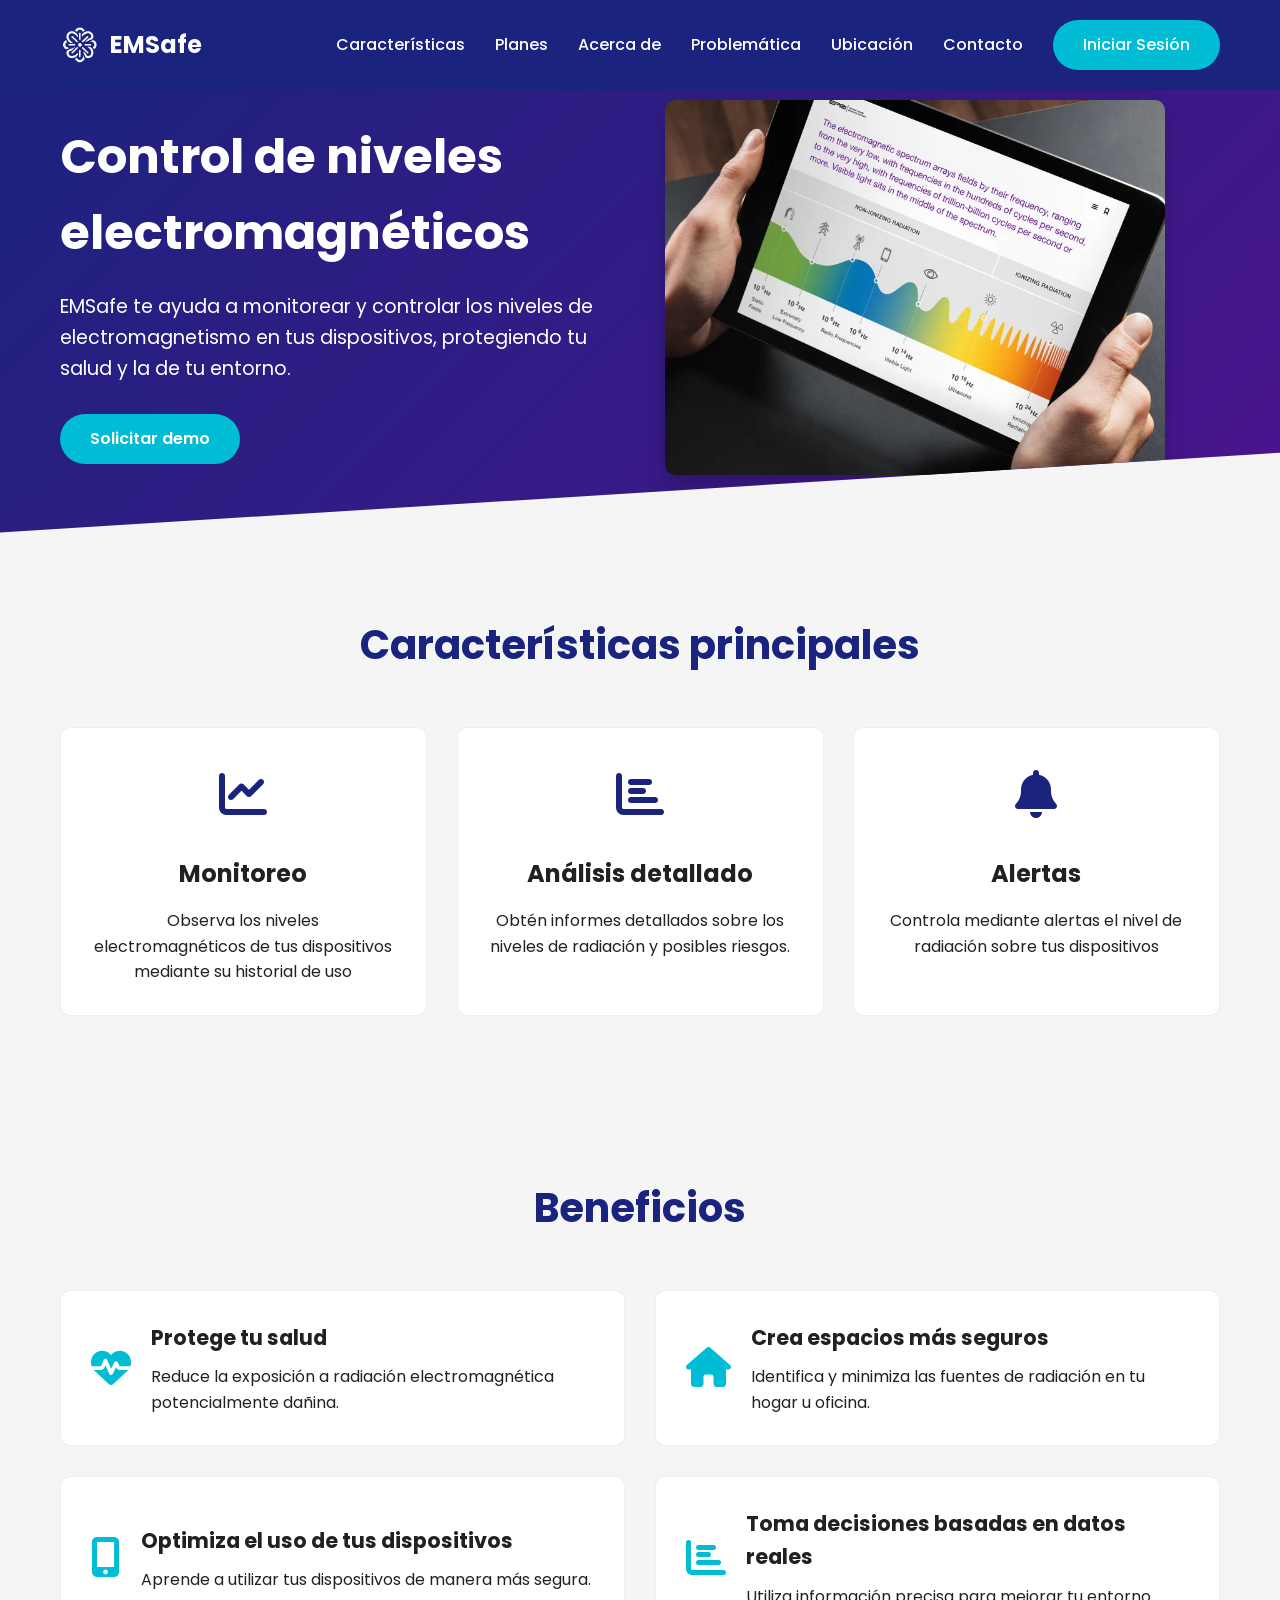
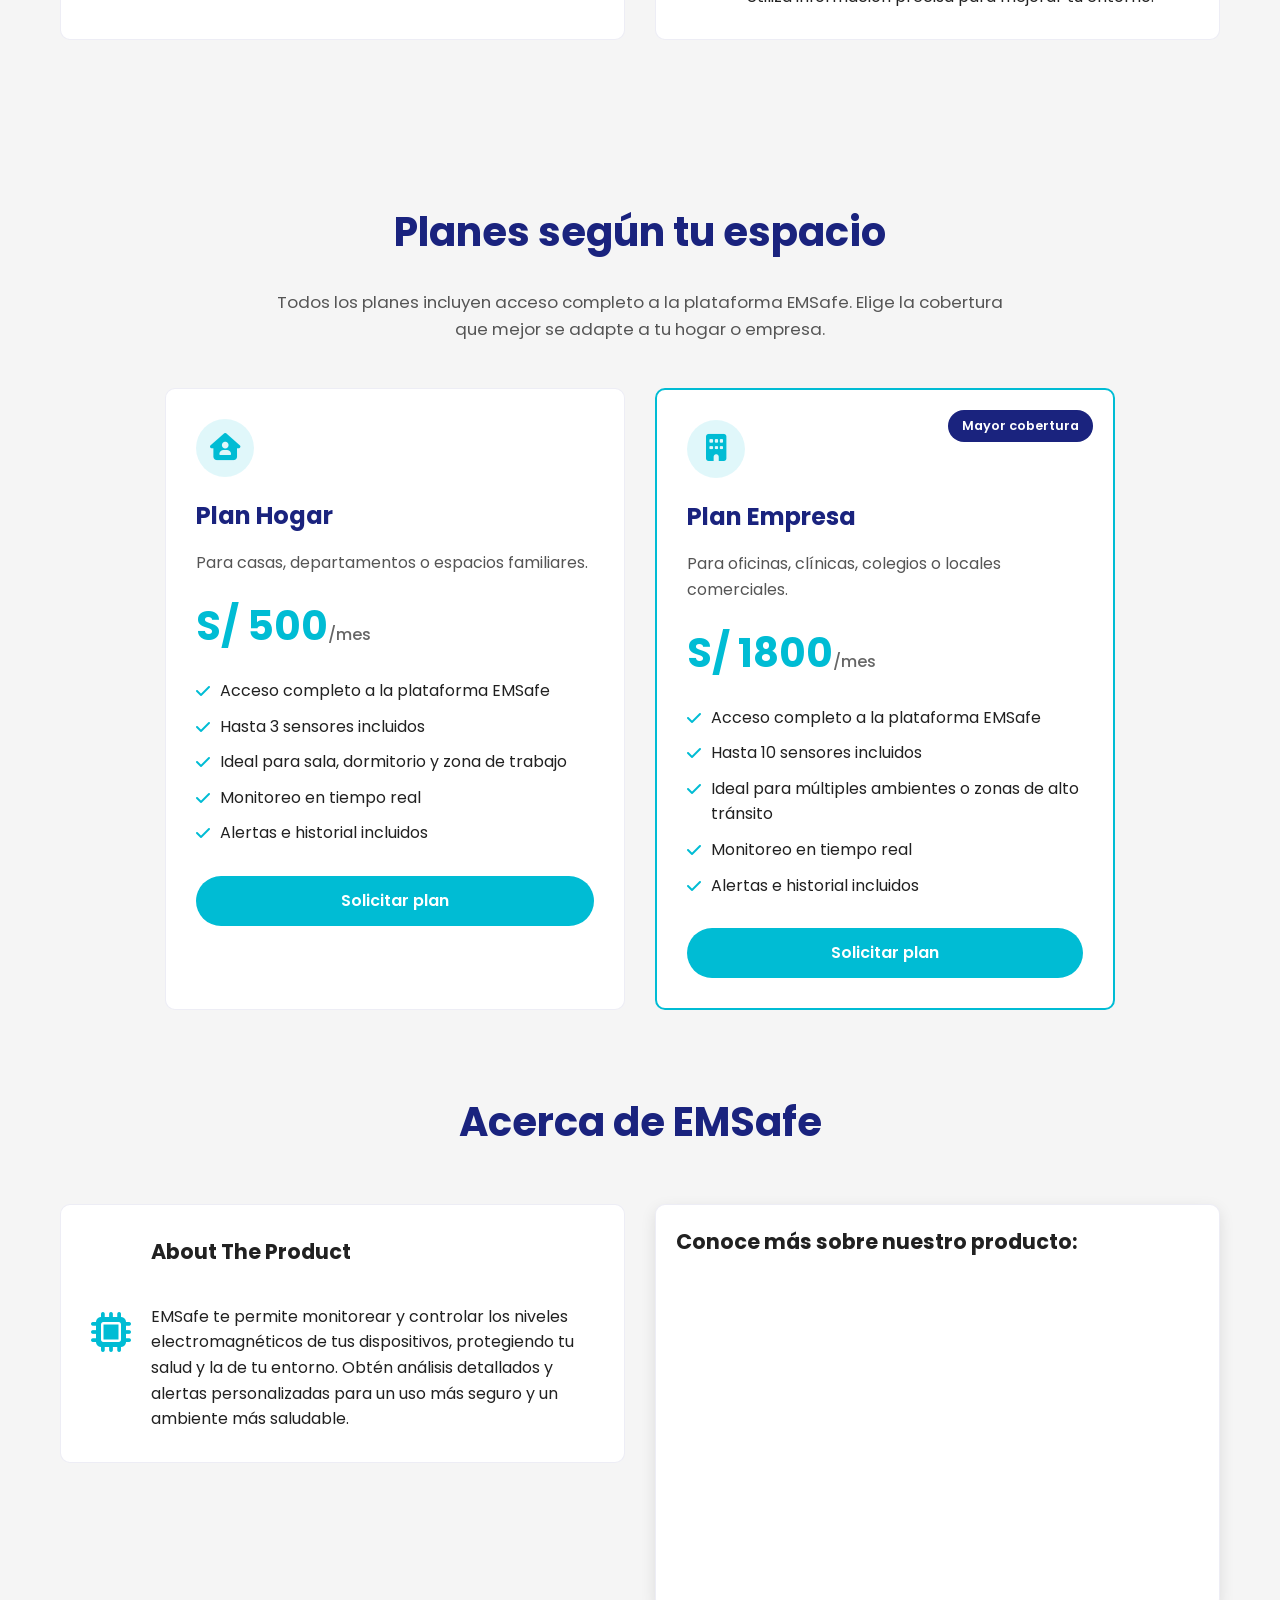
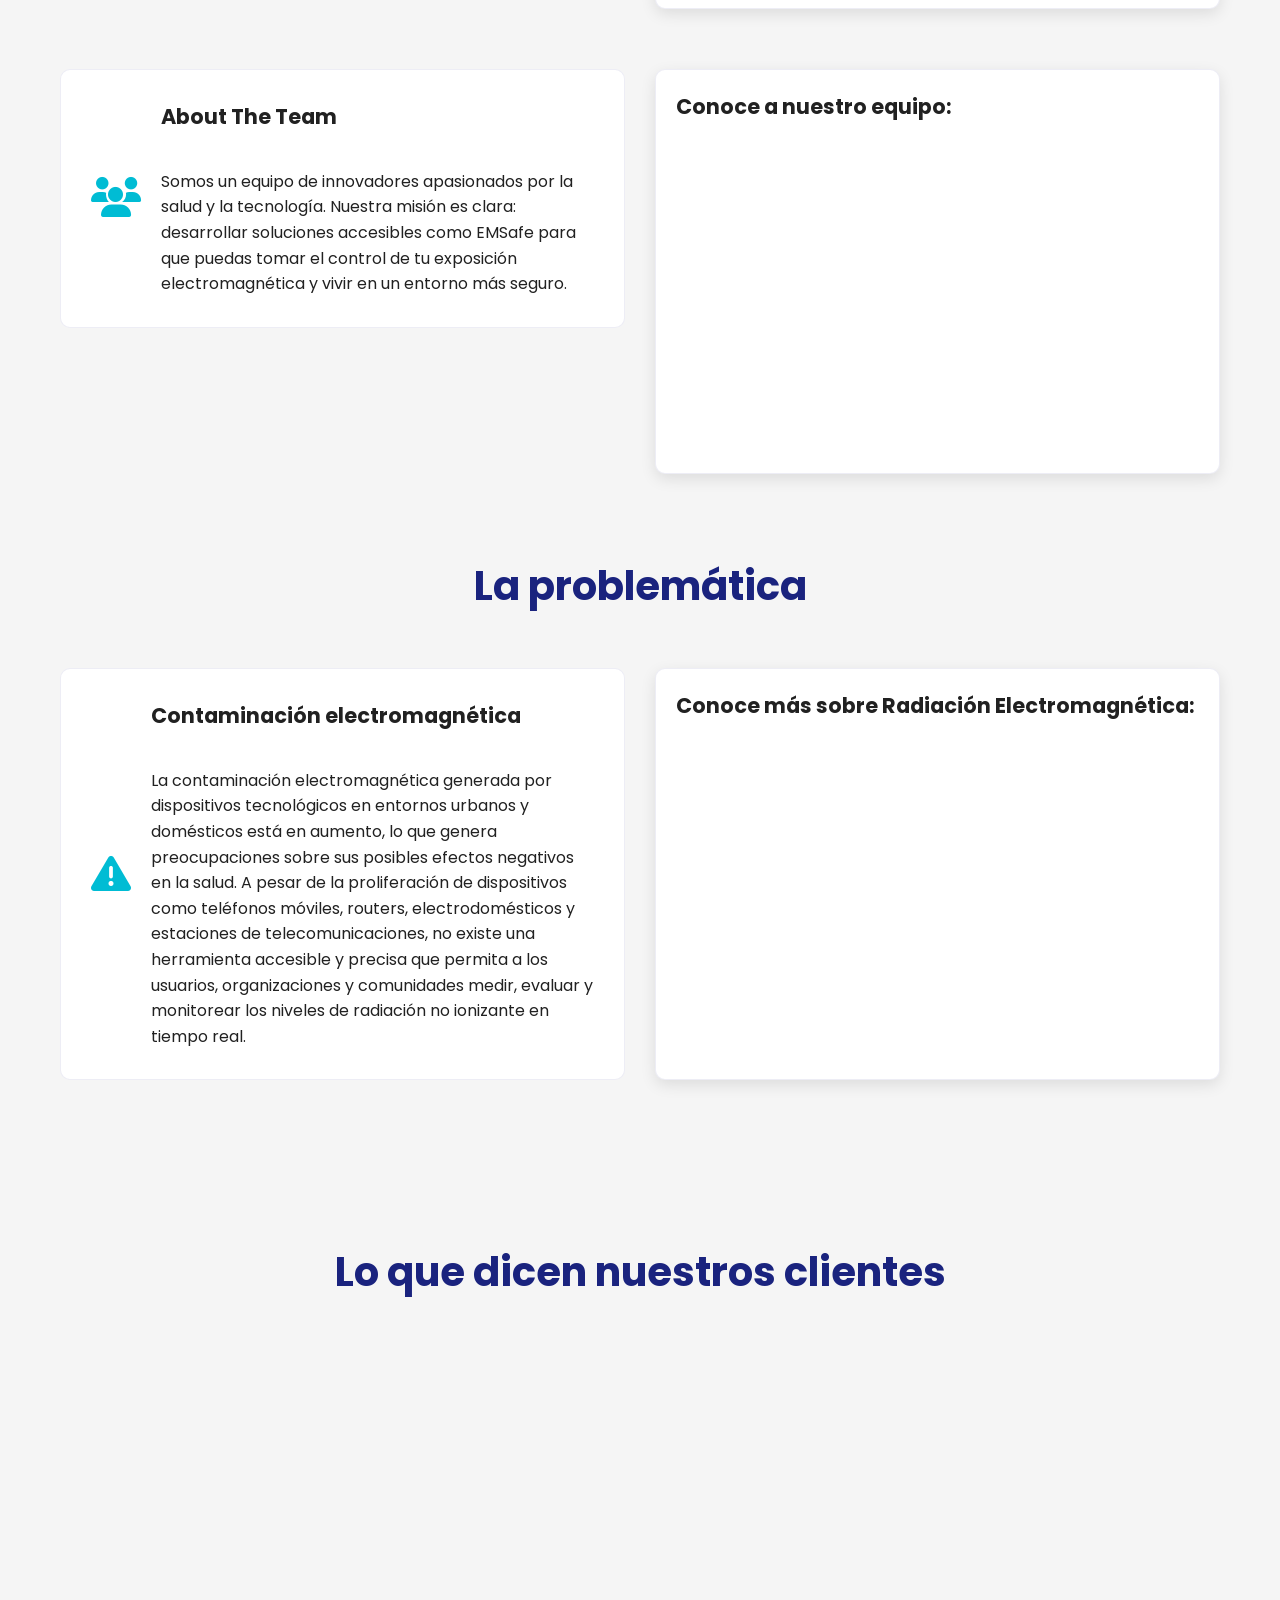
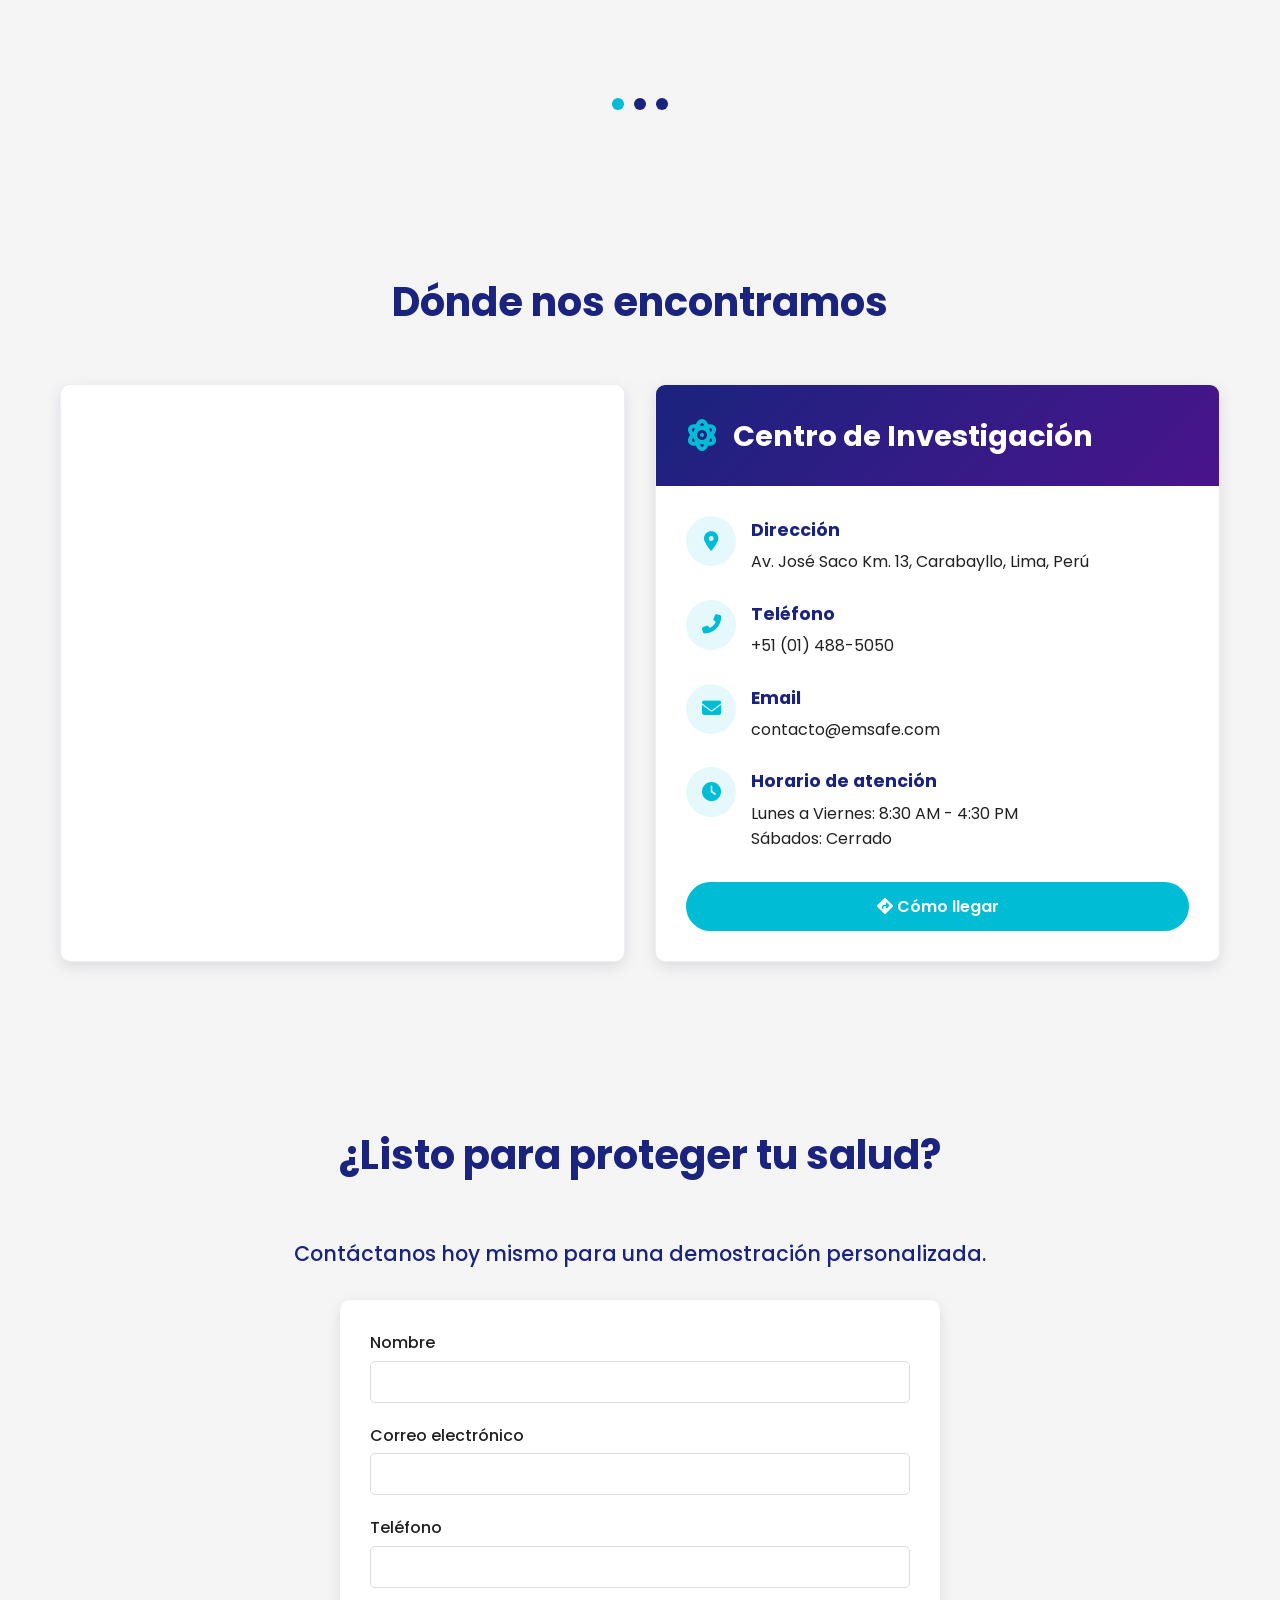
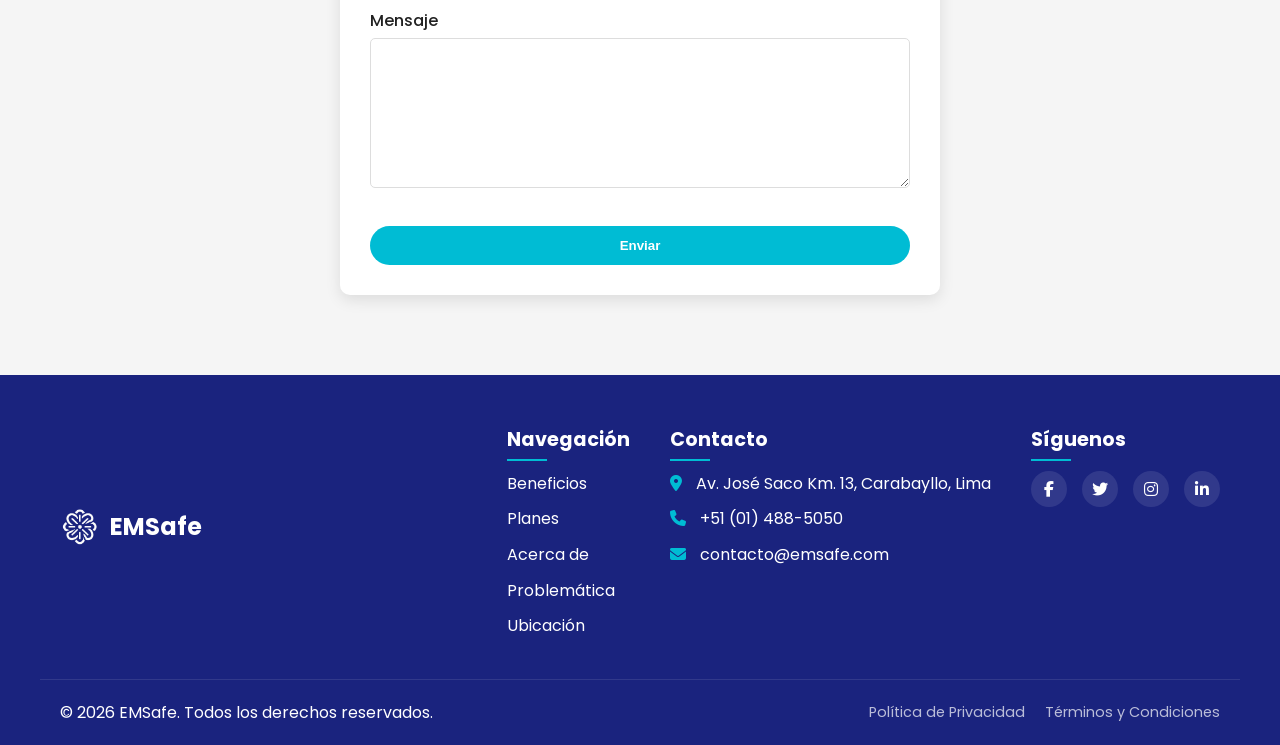
==== commit 85cfb8f4: "feat(payments): add simulated checkout flow for plans" ====
--- a/index.html
+++ b/index.html
@@ -130,7 +130,7 @@
                         </div>
                         <h3>Plan Hogar</h3>
                         <p class="subscription-audience">Para casas, departamentos o espacios familiares.</p>
-                        <div class="subscription-price">S/ 39<span>/mes</span></div>
+                        <div class="subscription-price">S/ 500<span>/mes</span></div>
                         <ul class="subscription-features">
                             <li><i class="fas fa-check"></i> Acceso completo a la plataforma EMSafe</li>
                             <li><i class="fas fa-check"></i> Hasta 3 sensores incluidos</li>
@@ -138,7 +138,7 @@
                             <li><i class="fas fa-check"></i> Monitoreo en tiempo real</li>
                             <li><i class="fas fa-check"></i> Alertas e historial incluidos</li>
                         </ul>
-                        <a href="#contact" class="cta-button">Solicitar plan</a>
+                        <a href="#" class="cta-button payment-plan-button" data-plan-name="Plan Hogar">Solicitar plan</a>
                     </div>
                     <div class="subscription-card featured-plan">
                         <div class="plan-badge">Mayor cobertura</div>
@@ -147,7 +147,7 @@
                         </div>
                         <h3>Plan Empresa</h3>
                         <p class="subscription-audience">Para oficinas, clínicas, colegios o locales comerciales.</p>
-                        <div class="subscription-price">S/ 129<span>/mes</span></div>
+                        <div class="subscription-price">S/ 1800<span>/mes</span></div>
                         <ul class="subscription-features">
                             <li><i class="fas fa-check"></i> Acceso completo a la plataforma EMSafe</li>
                             <li><i class="fas fa-check"></i> Hasta 10 sensores incluidos</li>
@@ -155,7 +155,7 @@
                             <li><i class="fas fa-check"></i> Monitoreo en tiempo real</li>
                             <li><i class="fas fa-check"></i> Alertas e historial incluidos</li>
                         </ul>
-                        <a href="#contact" class="cta-button">Solicitar plan</a>
+                        <a href="#" class="cta-button payment-plan-button" data-plan-name="Plan Empresa">Solicitar plan</a>
                     </div>
                 </div>
             </div>
@@ -410,6 +410,101 @@
             </div>
         </footer>
 
+    <div class="payment-modal" id="payment-modal" aria-hidden="true">
+        <div class="payment-overlay" data-close-payment></div>
+        <div class="payment-dialog" role="dialog" aria-modal="true" aria-labelledby="payment-title">
+            <button class="payment-close" type="button" aria-label="Cerrar modal de pago" data-close-payment>
+                <i class="fas fa-times"></i>
+            </button>
+
+            <div class="payment-checkout-view">
+                <div class="payment-header">
+                    <div class="payment-icon">
+                        <i class="fas fa-credit-card"></i>
+                    </div>
+                    <div>
+                        <h2 id="payment-title">Completar suscripción</h2>
+                        <p>Este es un pago de demostración. No ingreses datos reales.</p>
+                    </div>
+                </div>
+
+                <div class="payment-summary">
+                    <div>
+                        <span>Plan seleccionado</span>
+                        <strong data-payment-plan>Plan EMSafe</strong>
+                    </div>
+                    <div>
+                        <span>Precio mensual</span>
+                        <strong data-payment-price>S/ 0/mes</strong>
+                    </div>
+                </div>
+
+                <div class="payment-order">
+                    <h3>Resumen del pedido</h3>
+                    <div class="payment-order-row">
+                        <span data-payment-order-plan>Plan EMSafe</span>
+                        <strong data-payment-order-price>S/ 0/mes</strong>
+                    </div>
+                    <div class="payment-order-row total">
+                        <span>Total mensual</span>
+                        <strong data-payment-total>S/ 0/mes</strong>
+                    </div>
+                </div>
+
+                <form class="payment-form" novalidate>
+                    <div class="payment-field">
+                        <label for="card-holder">Nombre del titular</label>
+                        <input type="text" id="card-holder" name="cardHolder" autocomplete="cc-name" placeholder="Nombre como aparece en la tarjeta">
+                        <small class="field-error" data-error-for="cardHolder"></small>
+                    </div>
+
+                    <div class="payment-field">
+                        <label for="card-number">Número de tarjeta</label>
+                        <input type="text" id="card-number" name="cardNumber" inputmode="numeric" autocomplete="cc-number" placeholder="0000 0000 0000 0000" maxlength="19">
+                        <small class="field-error" data-error-for="cardNumber"></small>
+                    </div>
+
+                    <div class="payment-field-group">
+                        <div class="payment-field">
+                            <label for="card-expiry">Fecha de expiración</label>
+                            <input type="text" id="card-expiry" name="cardExpiry" inputmode="numeric" autocomplete="cc-exp" placeholder="MM/AA" maxlength="5">
+                            <small class="field-error" data-error-for="cardExpiry"></small>
+                        </div>
+
+                        <div class="payment-field">
+                            <label for="card-cvv">CVV</label>
+                            <input type="text" id="card-cvv" name="cardCvv" inputmode="numeric" autocomplete="cc-csc" placeholder="123" maxlength="4">
+                            <small class="field-error" data-error-for="cardCvv"></small>
+                        </div>
+                    </div>
+
+                    <div class="payment-field">
+                        <label for="payment-email">Correo electrónico</label>
+                        <input type="email" id="payment-email" name="paymentEmail" autocomplete="email" placeholder="correo@ejemplo.com">
+                        <small class="field-error" data-error-for="paymentEmail"></small>
+                    </div>
+
+                    <div class="payment-alert" data-payment-alert></div>
+
+                    <button type="submit" class="cta-button payment-submit">
+                        <span class="payment-submit-text">Pagar ahora</span>
+                    </button>
+                </form>
+            </div>
+
+            <div class="payment-success-view" aria-live="polite">
+                <div class="success-icon">
+                    <i class="fas fa-check"></i>
+                </div>
+                <h2>Pago simulado exitoso</h2>
+                <p class="success-plan" data-success-plan>Plan EMSafe</p>
+                <p class="success-price" data-success-price>S/ 0/mes</p>
+                <p>Tu suscripción a EMSafe ha sido registrada correctamente en esta simulación.</p>
+                <button type="button" class="cta-button" data-close-payment>Finalizar</button>
+            </div>
+        </div>
+    </div>
+
     <script src="./scripts/main-scripts.js"></script>
 </body>
 </html>
--- a/css/style.css
+++ b/css/style.css
@@ -675,6 +675,289 @@
 .contact-form .cta-button {
     width: 100%;
     margin-top: 10px;
+}
+
+/* Modal de pago simulado */
+.payment-modal {
+    position: fixed;
+    inset: 0;
+    z-index: 2000;
+    display: flex;
+    align-items: center;
+    justify-content: center;
+    padding: 24px;
+    opacity: 0;
+    visibility: hidden;
+    pointer-events: none;
+    transition: opacity 0.28s ease, visibility 0.28s ease;
+}
+
+.payment-modal.is-open {
+    opacity: 1;
+    visibility: visible;
+    pointer-events: auto;
+}
+
+.payment-overlay {
+    position: absolute;
+    inset: 0;
+    background: rgba(8, 13, 58, 0.72);
+    backdrop-filter: blur(8px);
+}
+
+.payment-dialog {
+    position: relative;
+    width: min(920px, 100%);
+    max-height: calc(100vh - 48px);
+    overflow-y: auto;
+    background-color: var(--card);
+    border-radius: 18px;
+    box-shadow: 0 30px 80px rgba(8, 13, 58, 0.35);
+    transform: translateY(24px) scale(0.97);
+    transition: transform 0.35s cubic-bezier(0.22, 1, 0.36, 1);
+}
+
+.payment-modal.is-open .payment-dialog {
+    transform: translateY(0) scale(1);
+}
+
+.payment-close {
+    position: absolute;
+    top: 18px;
+    right: 18px;
+    z-index: 2;
+    width: 42px;
+    height: 42px;
+    border: 0;
+    border-radius: 50%;
+    color: var(--primary);
+    background-color: rgba(26, 35, 126, 0.08);
+    cursor: pointer;
+    transition: background-color 0.25s ease, transform 0.25s ease;
+}
+
+.payment-close:hover {
+    background-color: rgba(0, 188, 212, 0.16);
+    transform: rotate(6deg);
+}
+
+.payment-checkout-view,
+.payment-success-view {
+    padding: 36px;
+}
+
+.payment-header {
+    display: flex;
+    gap: 18px;
+    align-items: flex-start;
+    padding-right: 46px;
+    margin-bottom: 26px;
+}
+
+.payment-icon,
+.success-icon {
+    width: 58px;
+    height: 58px;
+    border-radius: 50%;
+    display: flex;
+    align-items: center;
+    justify-content: center;
+    flex-shrink: 0;
+    color: white;
+    background: linear-gradient(135deg, var(--primary), var(--accent));
+    box-shadow: 0 16px 30px rgba(0, 188, 212, 0.22);
+}
+
+.payment-header h2,
+.payment-success-view h2 {
+    color: var(--primary);
+    font-size: 1.85rem;
+    line-height: 1.2;
+    margin-bottom: 8px;
+}
+
+.payment-header p {
+    color: #666;
+    font-size: 0.94rem;
+}
+
+.payment-summary,
+.payment-order {
+    border: 1px solid rgba(26, 35, 126, 0.1);
+    border-radius: 14px;
+    background: linear-gradient(135deg, rgba(26, 35, 126, 0.04), rgba(0, 188, 212, 0.06));
+}
+
+.payment-summary {
+    display: grid;
+    grid-template-columns: repeat(2, 1fr);
+    gap: 1px;
+    overflow: hidden;
+    margin-bottom: 20px;
+}
+
+.payment-summary div {
+    padding: 18px;
+    background-color: rgba(255, 255, 255, 0.76);
+}
+
+.payment-summary span,
+.payment-order-row span {
+    display: block;
+    color: #666;
+    font-size: 0.9rem;
+}
+
+.payment-summary strong,
+.payment-order-row strong {
+    display: block;
+    color: var(--primary);
+    font-size: 1.08rem;
+    margin-top: 4px;
+}
+
+.payment-order {
+    padding: 18px;
+    margin-bottom: 22px;
+}
+
+.payment-order h3 {
+    color: var(--primary);
+    font-size: 1.05rem;
+    margin-bottom: 14px;
+}
+
+.payment-order-row {
+    display: flex;
+    justify-content: space-between;
+    gap: 16px;
+    padding: 10px 0;
+}
+
+.payment-order-row.total {
+    border-top: 1px solid rgba(26, 35, 126, 0.12);
+    margin-top: 6px;
+    padding-top: 14px;
+}
+
+.payment-form {
+    display: grid;
+    gap: 16px;
+}
+
+.payment-field-group {
+    display: grid;
+    grid-template-columns: 1fr 1fr;
+    gap: 16px;
+}
+
+.payment-field label {
+    display: block;
+    color: var(--primary);
+    font-weight: 600;
+    margin-bottom: 8px;
+}
+
+.payment-field input {
+    width: 100%;
+    height: 48px;
+    border: 1px solid rgba(26, 35, 126, 0.18);
+    border-radius: 10px;
+    padding: 0 14px;
+    font-family: 'Poppins', sans-serif;
+    color: var(--foreground);
+    background-color: #fff;
+    transition: border-color 0.25s ease, box-shadow 0.25s ease;
+}
+
+.payment-field input:focus {
+    outline: none;
+    border-color: var(--accent);
+    box-shadow: 0 0 0 4px rgba(0, 188, 212, 0.12);
+}
+
+.payment-field.has-error input {
+    border-color: #d32f2f;
+    box-shadow: 0 0 0 4px rgba(211, 47, 47, 0.08);
+}
+
+.field-error {
+    display: block;
+    min-height: 18px;
+    color: #d32f2f;
+    font-size: 0.82rem;
+    margin-top: 5px;
+}
+
+.payment-alert {
+    display: none;
+    border-radius: 10px;
+    padding: 12px 14px;
+    color: #8a4b00;
+    background-color: rgba(255, 183, 77, 0.18);
+    font-size: 0.9rem;
+}
+
+.payment-alert.is-visible {
+    display: block;
+}
+
+.payment-submit {
+    width: 100%;
+    min-height: 50px;
+}
+
+.payment-submit.is-loading {
+    opacity: 0.85;
+    cursor: wait;
+}
+
+.payment-form.is-processing input,
+.payment-form.is-processing button {
+    pointer-events: none;
+}
+
+.payment-success-view {
+    display: none;
+    text-align: center;
+}
+
+.payment-dialog.is-success .payment-checkout-view {
+    display: none;
+}
+
+.payment-dialog.is-success .payment-success-view {
+    display: block;
+}
+
+.success-icon {
+    margin: 0 auto 18px;
+    background: linear-gradient(135deg, #00acc1, #22c55e);
+    font-size: 1.4rem;
+}
+
+.success-plan {
+    color: var(--primary);
+    font-size: 1.25rem;
+    font-weight: 700;
+    margin-bottom: 4px;
+}
+
+.success-price {
+    color: var(--accent);
+    font-size: 1.5rem;
+    font-weight: 700;
+    margin-bottom: 18px;
+}
+
+.success-price + p {
+    color: #555;
+    max-width: 520px;
+    margin: 0 auto 24px;
+}
+
+body.payment-lock {
+    overflow: hidden;
 }
 
 /* Estilos para el footer */
@@ -950,6 +1233,41 @@
         padding: 25px;
     }
 
+    .payment-modal {
+        align-items: flex-end;
+        padding: 12px;
+    }
+
+    .payment-dialog {
+        width: 100%;
+        max-height: calc(100vh - 24px);
+        border-radius: 16px;
+    }
+
+    .payment-checkout-view,
+    .payment-success-view {
+        padding: 28px 20px;
+    }
+
+    .payment-header {
+        gap: 14px;
+        padding-right: 42px;
+    }
+
+    .payment-header h2,
+    .payment-success-view h2 {
+        font-size: 1.45rem;
+    }
+
+    .payment-summary,
+    .payment-field-group {
+        grid-template-columns: 1fr;
+    }
+
+    .payment-order-row {
+        align-items: flex-start;
+    }
+
     .reveal,
     .will-animate {
         transform: translateY(22px);
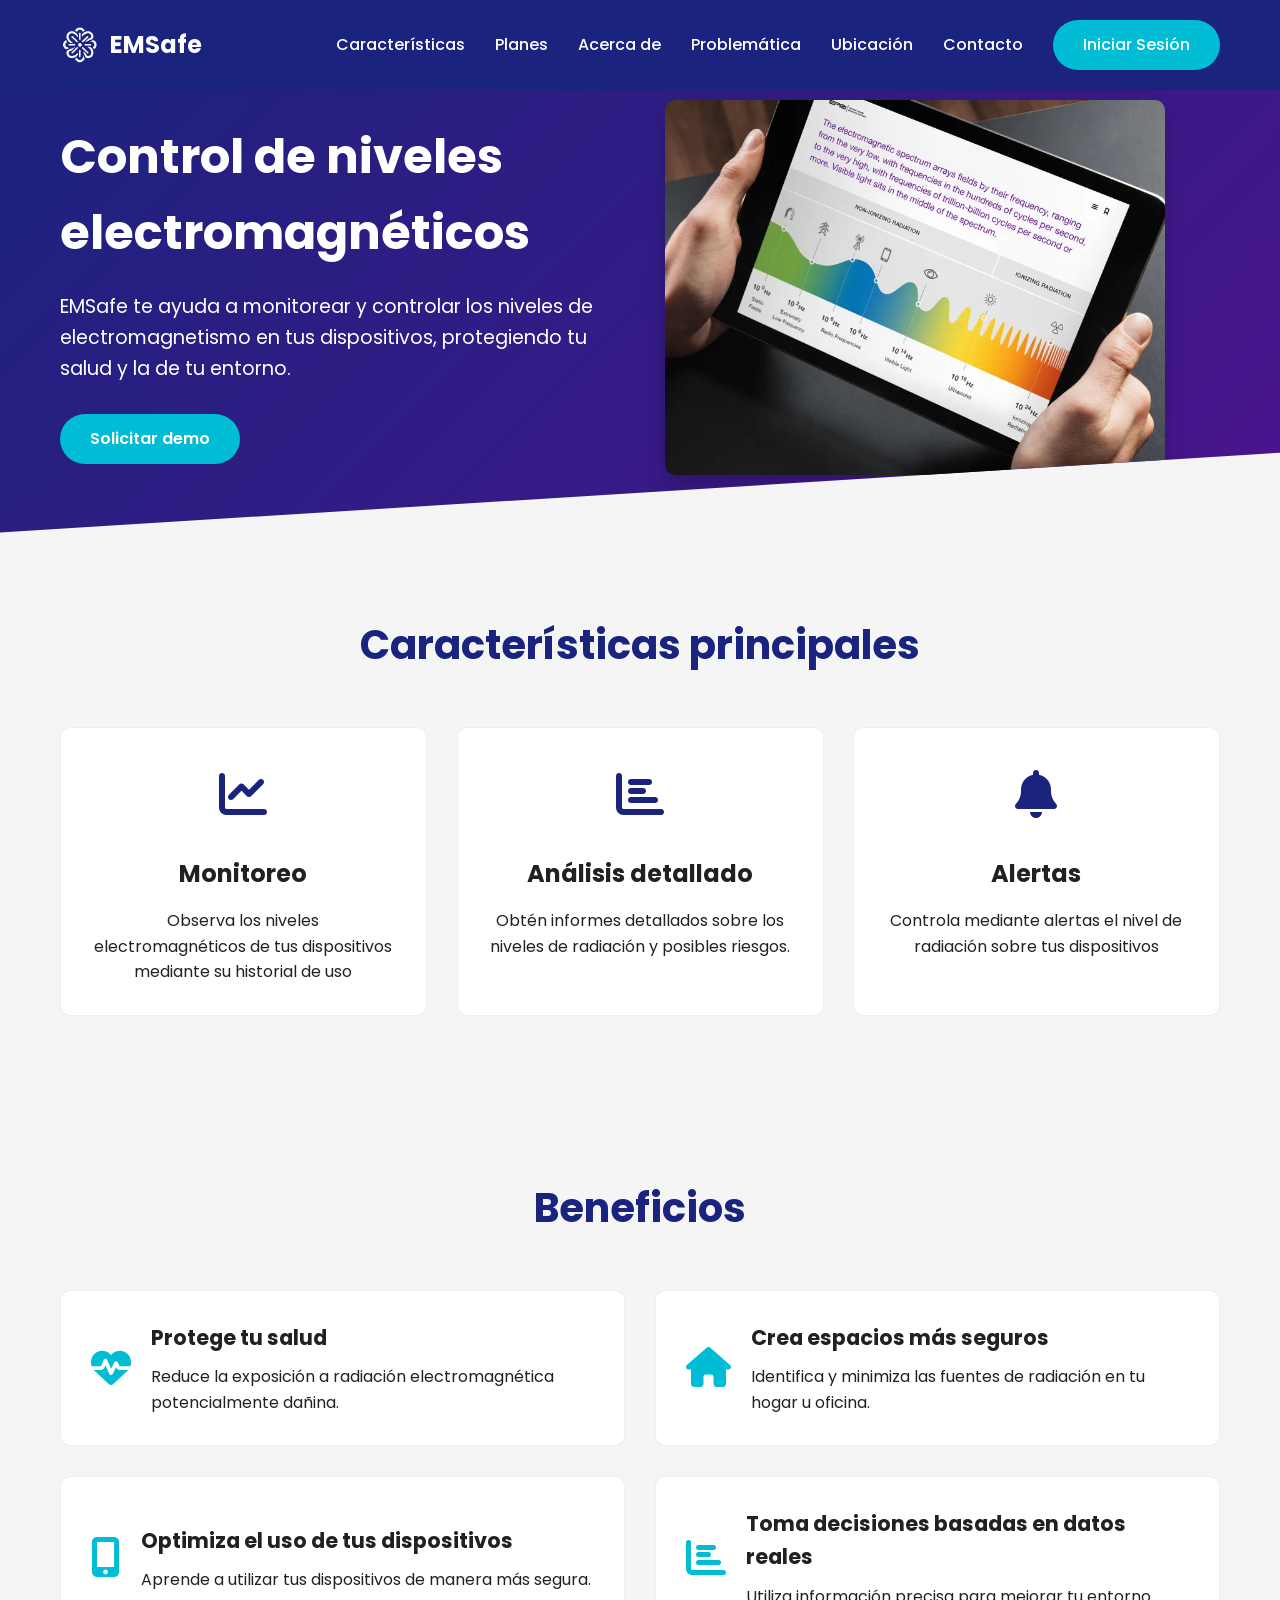
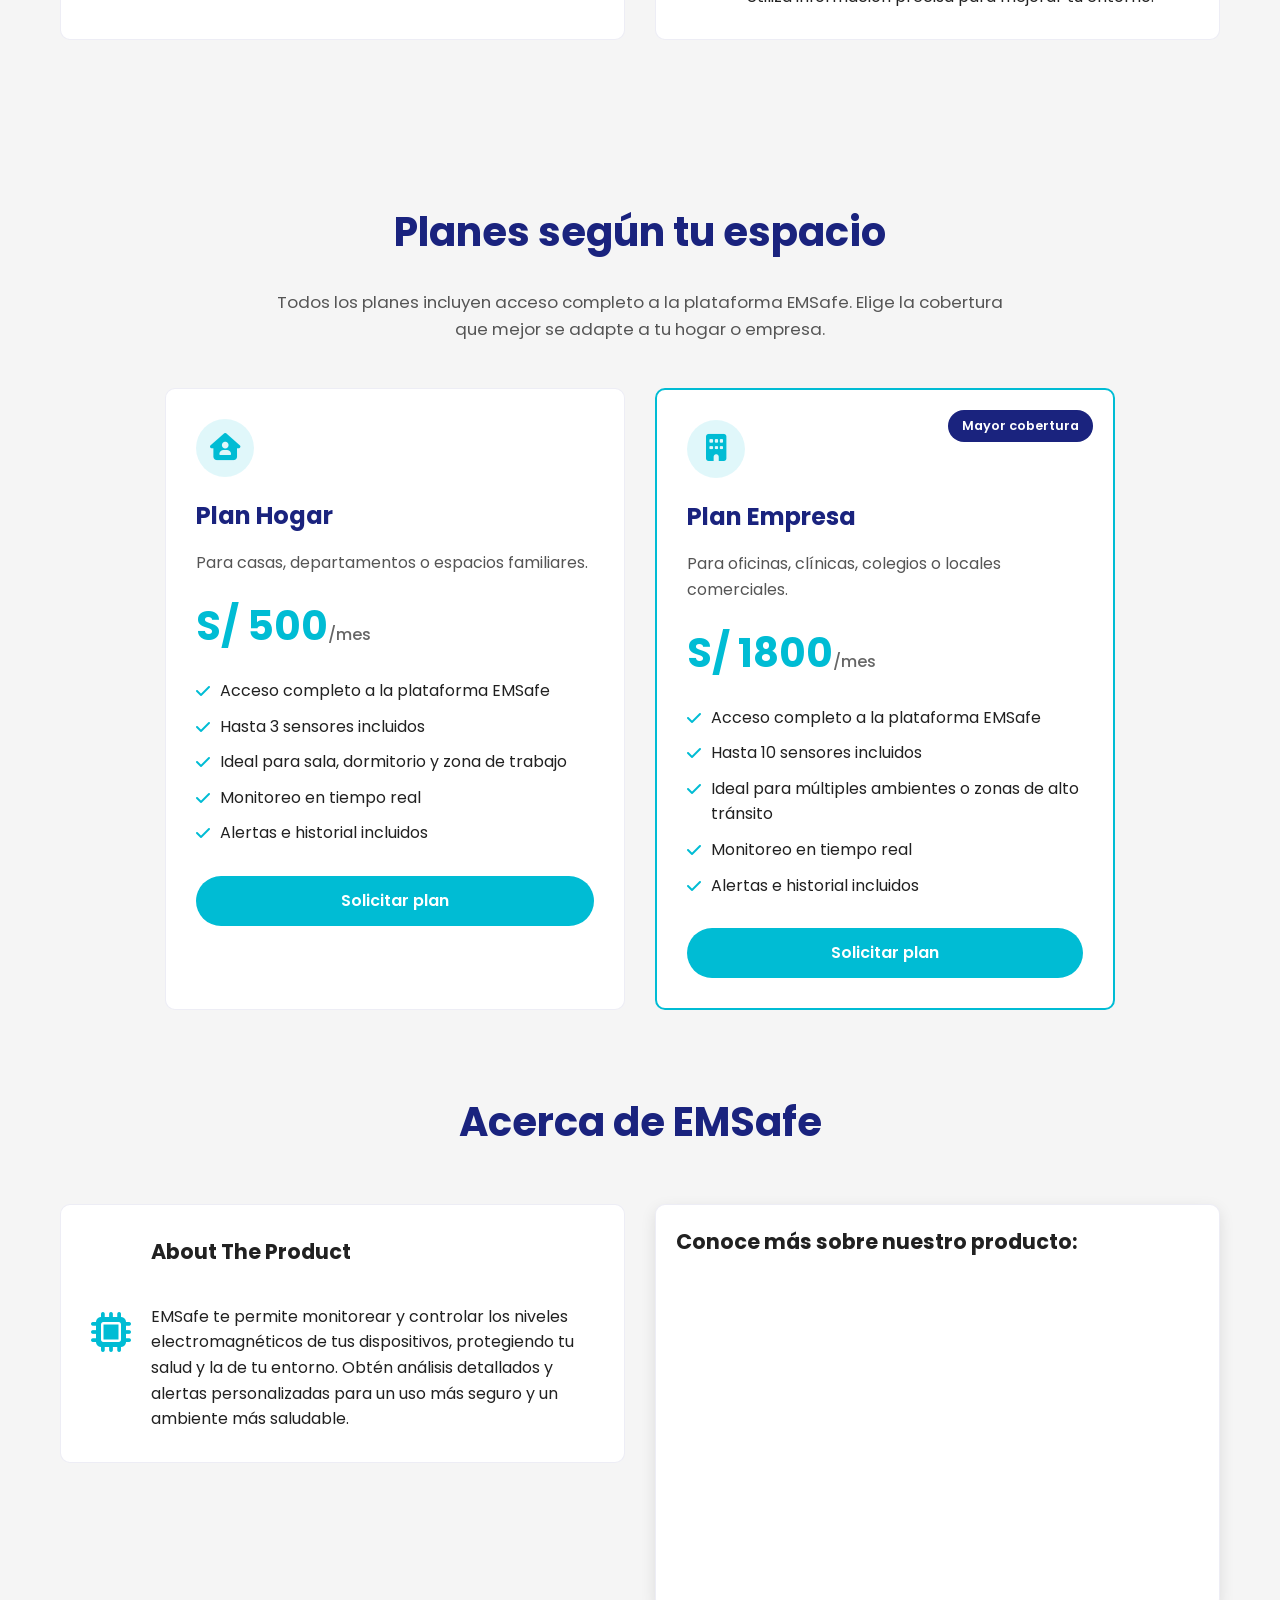
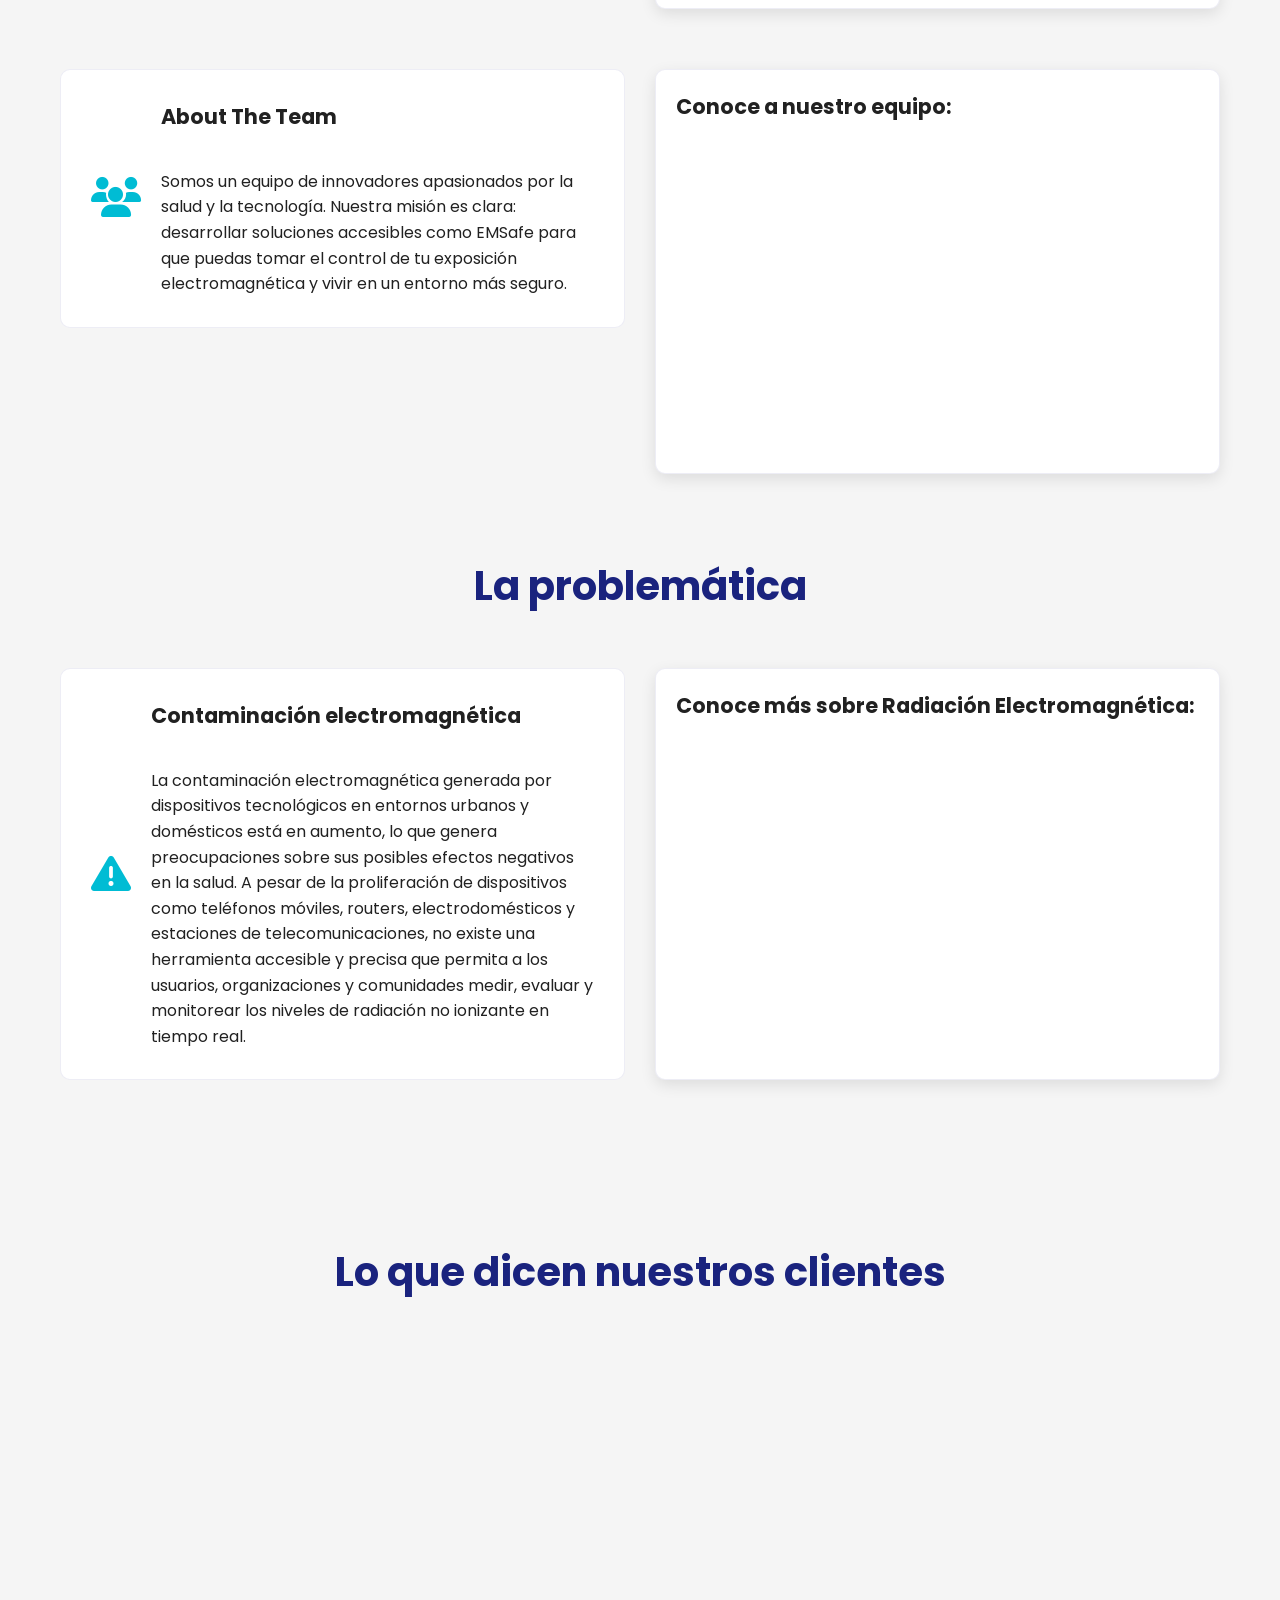
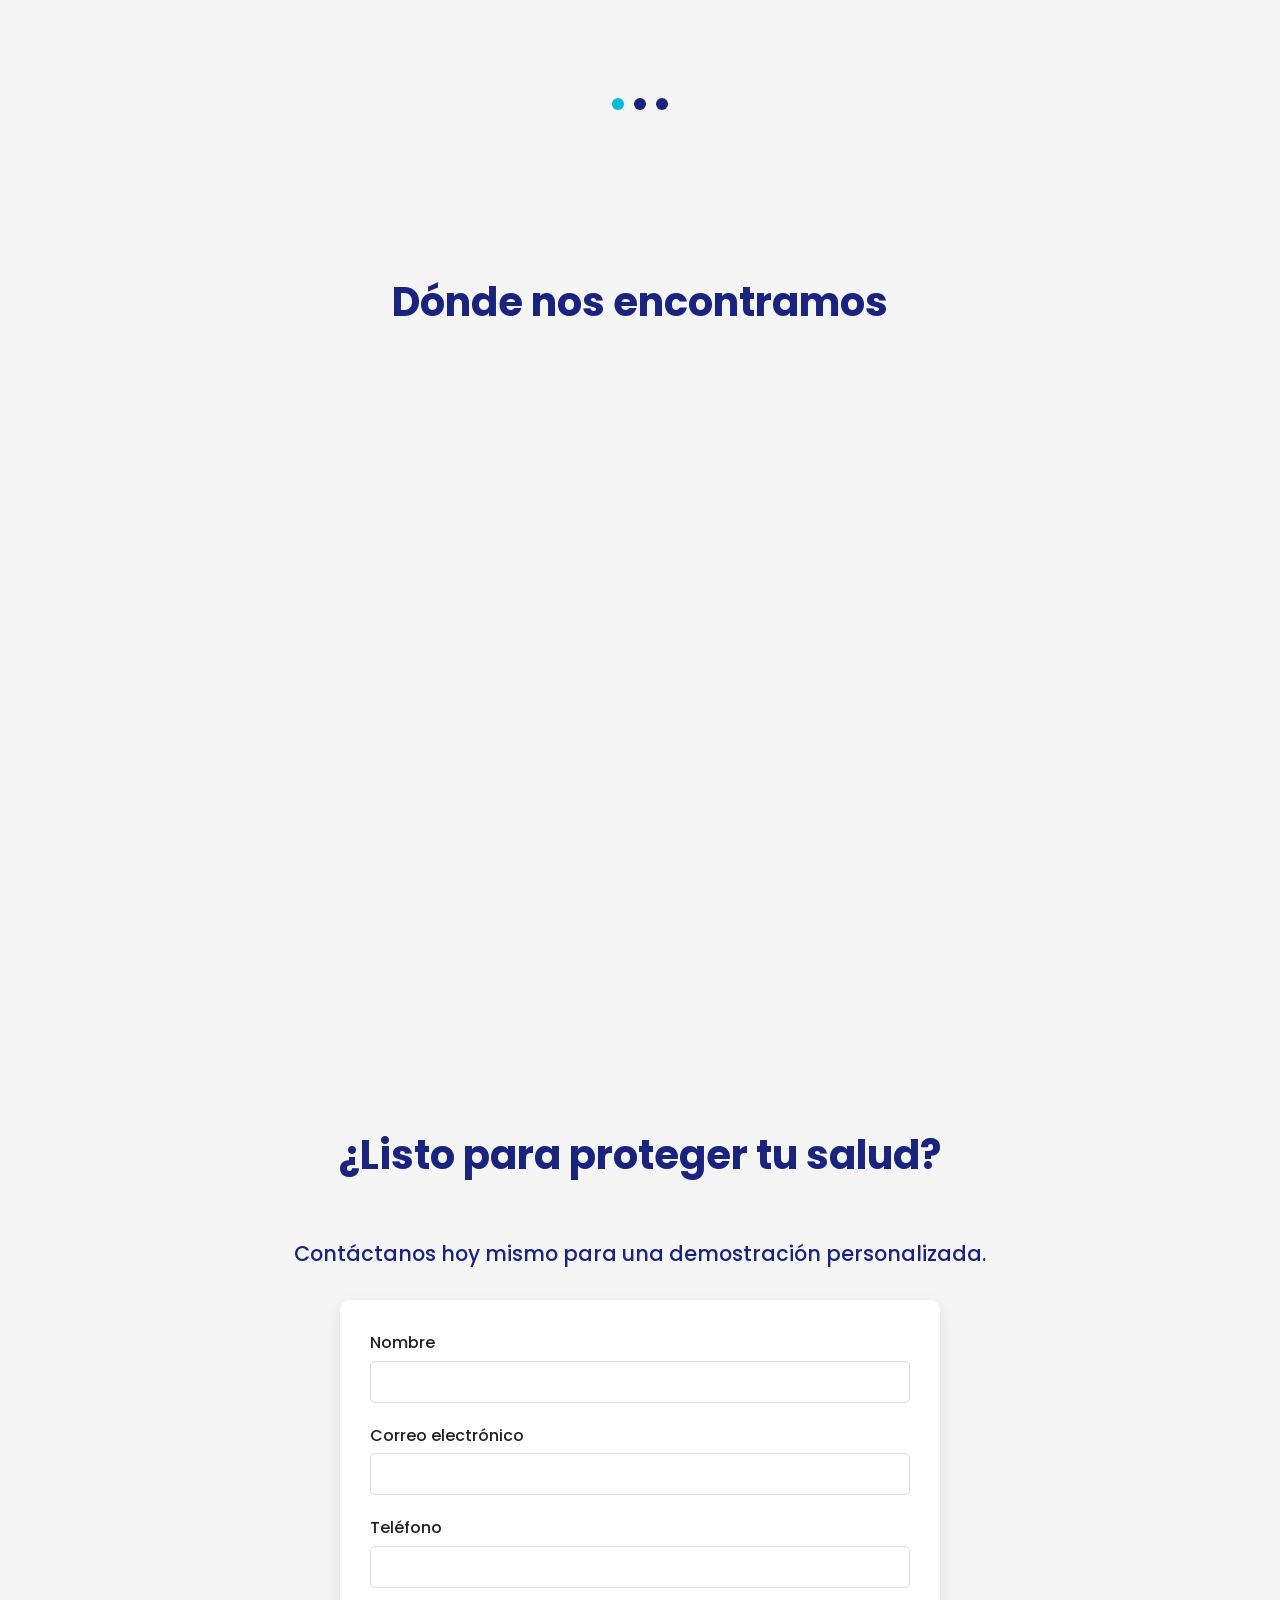
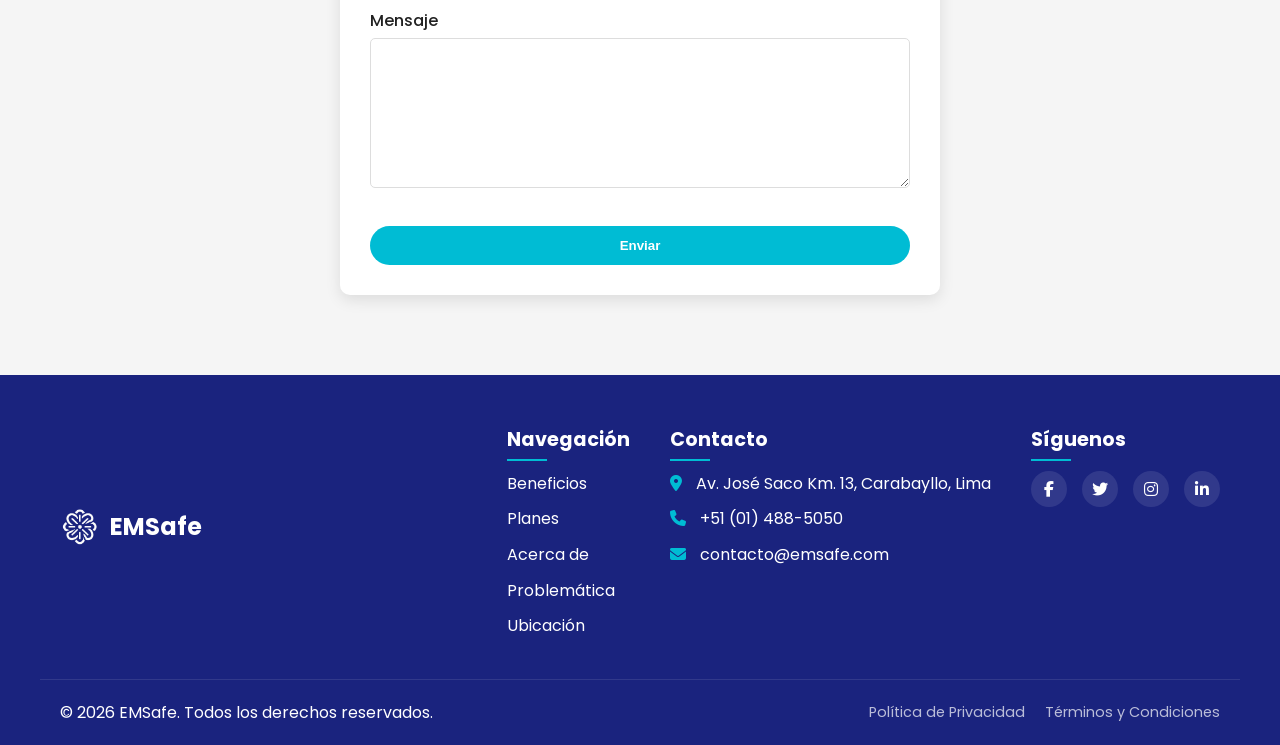
==== commit 755e43ac: "feat(checkout): add multi-step simulated purchase flow" ====
--- a/index.html
+++ b/index.html
@@ -138,7 +138,7 @@
                             <li><i class="fas fa-check"></i> Monitoreo en tiempo real</li>
                             <li><i class="fas fa-check"></i> Alertas e historial incluidos</li>
                         </ul>
-                        <a href="#" class="cta-button payment-plan-button" data-plan-name="Plan Hogar">Solicitar plan</a>
+                        <a href="checkout.html?type=home" class="cta-button">Solicitar plan</a>
                     </div>
                     <div class="subscription-card featured-plan">
                         <div class="plan-badge">Mayor cobertura</div>
@@ -155,7 +155,7 @@
                             <li><i class="fas fa-check"></i> Monitoreo en tiempo real</li>
                             <li><i class="fas fa-check"></i> Alertas e historial incluidos</li>
                         </ul>
-                        <a href="#" class="cta-button payment-plan-button" data-plan-name="Plan Empresa">Solicitar plan</a>
+                        <a href="checkout.html?type=business" class="cta-button">Solicitar plan</a>
                     </div>
                 </div>
             </div>
@@ -410,101 +410,6 @@
             </div>
         </footer>
 
-    <div class="payment-modal" id="payment-modal" aria-hidden="true">
-        <div class="payment-overlay" data-close-payment></div>
-        <div class="payment-dialog" role="dialog" aria-modal="true" aria-labelledby="payment-title">
-            <button class="payment-close" type="button" aria-label="Cerrar modal de pago" data-close-payment>
-                <i class="fas fa-times"></i>
-            </button>
-
-            <div class="payment-checkout-view">
-                <div class="payment-header">
-                    <div class="payment-icon">
-                        <i class="fas fa-credit-card"></i>
-                    </div>
-                    <div>
-                        <h2 id="payment-title">Completar suscripción</h2>
-                        <p>Este es un pago de demostración. No ingreses datos reales.</p>
-                    </div>
-                </div>
-
-                <div class="payment-summary">
-                    <div>
-                        <span>Plan seleccionado</span>
-                        <strong data-payment-plan>Plan EMSafe</strong>
-                    </div>
-                    <div>
-                        <span>Precio mensual</span>
-                        <strong data-payment-price>S/ 0/mes</strong>
-                    </div>
-                </div>
-
-                <div class="payment-order">
-                    <h3>Resumen del pedido</h3>
-                    <div class="payment-order-row">
-                        <span data-payment-order-plan>Plan EMSafe</span>
-                        <strong data-payment-order-price>S/ 0/mes</strong>
-                    </div>
-                    <div class="payment-order-row total">
-                        <span>Total mensual</span>
-                        <strong data-payment-total>S/ 0/mes</strong>
-                    </div>
-                </div>
-
-                <form class="payment-form" novalidate>
-                    <div class="payment-field">
-                        <label for="card-holder">Nombre del titular</label>
-                        <input type="text" id="card-holder" name="cardHolder" autocomplete="cc-name" placeholder="Nombre como aparece en la tarjeta">
-                        <small class="field-error" data-error-for="cardHolder"></small>
-                    </div>
-
-                    <div class="payment-field">
-                        <label for="card-number">Número de tarjeta</label>
-                        <input type="text" id="card-number" name="cardNumber" inputmode="numeric" autocomplete="cc-number" placeholder="0000 0000 0000 0000" maxlength="19">
-                        <small class="field-error" data-error-for="cardNumber"></small>
-                    </div>
-
-                    <div class="payment-field-group">
-                        <div class="payment-field">
-                            <label for="card-expiry">Fecha de expiración</label>
-                            <input type="text" id="card-expiry" name="cardExpiry" inputmode="numeric" autocomplete="cc-exp" placeholder="MM/AA" maxlength="5">
-                            <small class="field-error" data-error-for="cardExpiry"></small>
-                        </div>
-
-                        <div class="payment-field">
-                            <label for="card-cvv">CVV</label>
-                            <input type="text" id="card-cvv" name="cardCvv" inputmode="numeric" autocomplete="cc-csc" placeholder="123" maxlength="4">
-                            <small class="field-error" data-error-for="cardCvv"></small>
-                        </div>
-                    </div>
-
-                    <div class="payment-field">
-                        <label for="payment-email">Correo electrónico</label>
-                        <input type="email" id="payment-email" name="paymentEmail" autocomplete="email" placeholder="correo@ejemplo.com">
-                        <small class="field-error" data-error-for="paymentEmail"></small>
-                    </div>
-
-                    <div class="payment-alert" data-payment-alert></div>
-
-                    <button type="submit" class="cta-button payment-submit">
-                        <span class="payment-submit-text">Pagar ahora</span>
-                    </button>
-                </form>
-            </div>
-
-            <div class="payment-success-view" aria-live="polite">
-                <div class="success-icon">
-                    <i class="fas fa-check"></i>
-                </div>
-                <h2>Pago simulado exitoso</h2>
-                <p class="success-plan" data-success-plan>Plan EMSafe</p>
-                <p class="success-price" data-success-price>S/ 0/mes</p>
-                <p>Tu suscripción a EMSafe ha sido registrada correctamente en esta simulación.</p>
-                <button type="button" class="cta-button" data-close-payment>Finalizar</button>
-            </div>
-        </div>
-    </div>
-
     <script src="./scripts/main-scripts.js"></script>
 </body>
 </html>
--- a/css/style.css
+++ b/css/style.css
@@ -677,7 +677,7 @@
     margin-top: 10px;
 }
 
-/* Modal de pago simulado */
+/* Modal de pago */
 .payment-modal {
     position: fixed;
     inset: 0;
@@ -1492,3 +1492,570 @@
         height: 40px;
     }
 }
+
+/* Checkout */
+.checkout-page {
+    background-color: var(--background);
+}
+
+.checkout-header {
+    background-color: var(--primary);
+    position: sticky;
+    top: 0;
+}
+
+.checkout-back-link {
+    display: inline-flex;
+    align-items: center;
+    gap: 8px;
+    color: white;
+    text-decoration: none;
+    font-weight: 600;
+    transition: color 0.3s ease;
+}
+
+.checkout-back-link:hover {
+    color: var(--accent);
+}
+
+.checkout-main {
+    padding-top: 0;
+}
+
+.checkout-hero {
+    padding: 120px 0 54px;
+    color: white;
+    background: linear-gradient(135deg, var(--primary) 0%, var(--secondary) 100%);
+}
+
+.checkout-hero-content {
+    display: grid;
+    grid-template-columns: 1fr 280px;
+    gap: 30px;
+    align-items: end;
+}
+
+.checkout-kicker {
+    display: inline-block;
+    color: var(--accent);
+    font-weight: 700;
+    margin-bottom: 10px;
+}
+
+.checkout-hero h1 {
+    max-width: 760px;
+    font-size: 3rem;
+    line-height: 1.12;
+    margin-bottom: 16px;
+}
+
+.checkout-hero p {
+    max-width: 720px;
+    font-size: 1.08rem;
+}
+
+.checkout-mini-summary {
+    padding: 22px;
+    border: 1px solid rgba(255, 255, 255, 0.18);
+    border-radius: 14px;
+    background-color: rgba(255, 255, 255, 0.1);
+    backdrop-filter: blur(12px);
+}
+
+.checkout-mini-summary span {
+    display: block;
+    color: rgba(255, 255, 255, 0.72);
+    margin-bottom: 6px;
+}
+
+.checkout-mini-summary strong {
+    font-size: 1.45rem;
+}
+
+.checkout-flow {
+    display: grid;
+    grid-template-columns: 220px 1fr;
+    gap: 28px;
+    padding-top: 44px;
+    padding-bottom: 80px;
+}
+
+.checkout-steps {
+    position: sticky;
+    top: 104px;
+    height: fit-content;
+    display: grid;
+    gap: 10px;
+}
+
+.checkout-step-button {
+    display: flex;
+    align-items: center;
+    gap: 10px;
+    width: 100%;
+    padding: 14px;
+    border: 1px solid rgba(26, 35, 126, 0.1);
+    border-radius: 10px;
+    color: var(--foreground);
+    background-color: var(--card);
+    font-family: 'Poppins', sans-serif;
+    font-weight: 600;
+    text-align: left;
+    cursor: default;
+}
+
+.checkout-step-button span {
+    display: flex;
+    align-items: center;
+    justify-content: center;
+    width: 30px;
+    height: 30px;
+    border-radius: 50%;
+    color: var(--primary);
+    background-color: rgba(0, 188, 212, 0.12);
+}
+
+.checkout-step-button.active {
+    color: white;
+    border-color: var(--primary);
+    background: linear-gradient(135deg, var(--primary), var(--secondary));
+    box-shadow: 0 14px 28px rgba(26, 35, 126, 0.18);
+}
+
+.checkout-step-button.active span {
+    color: white;
+    background-color: var(--accent);
+}
+
+.checkout-content {
+    min-width: 0;
+}
+
+.checkout-panel {
+    display: none;
+    padding: 30px;
+    border: 1px solid rgba(26, 35, 126, 0.08);
+    border-radius: 16px;
+    background-color: var(--card);
+    box-shadow: 0 18px 42px rgba(26, 35, 126, 0.09);
+}
+
+.checkout-panel.active {
+    display: block;
+    animation: checkoutFade 0.35s ease both;
+}
+
+.checkout-panel-header {
+    display: flex;
+    justify-content: space-between;
+    gap: 20px;
+    align-items: flex-start;
+    margin-bottom: 24px;
+}
+
+.checkout-panel-header span {
+    display: block;
+    color: var(--accent);
+    font-weight: 700;
+    margin-bottom: 4px;
+}
+
+.checkout-panel-header h2 {
+    color: var(--primary);
+    font-size: 1.8rem;
+}
+
+.checkout-note {
+    max-width: 320px;
+    color: #666;
+    font-size: 0.92rem;
+    text-align: right;
+}
+
+.plan-type-switch {
+    display: inline-flex;
+    padding: 5px;
+    border-radius: 999px;
+    background-color: rgba(26, 35, 126, 0.08);
+}
+
+.plan-type-switch button {
+    border: 0;
+    border-radius: 999px;
+    padding: 9px 16px;
+    color: var(--primary);
+    background-color: transparent;
+    font-family: 'Poppins', sans-serif;
+    font-weight: 700;
+    cursor: pointer;
+}
+
+.plan-type-switch button.active {
+    color: white;
+    background-color: var(--primary);
+}
+
+.range-grid {
+    display: grid;
+    grid-template-columns: repeat(3, minmax(0, 1fr));
+    gap: 18px;
+}
+
+.range-card {
+    display: flex;
+    flex-direction: column;
+    min-height: 290px;
+    padding: 22px;
+    border: 1px solid rgba(26, 35, 126, 0.1);
+    border-radius: 14px;
+    background-color: #fff;
+    cursor: pointer;
+    transition: transform 0.3s ease, border-color 0.3s ease, box-shadow 0.3s ease;
+}
+
+.range-card:hover,
+.range-card.selected {
+    transform: translateY(-6px);
+    border-color: var(--accent);
+    box-shadow: 0 18px 34px rgba(26, 35, 126, 0.12);
+}
+
+.range-card h3 {
+    color: var(--primary);
+    margin-bottom: 10px;
+}
+
+.range-card .range {
+    color: #555;
+    margin-bottom: 14px;
+}
+
+.range-card .price {
+    color: var(--accent);
+    font-size: 2rem;
+    font-weight: 800;
+    margin-bottom: 12px;
+}
+
+.range-card .price span {
+    color: #666;
+    font-size: 0.95rem;
+    font-weight: 600;
+}
+
+.range-card p {
+    color: #555;
+    margin-bottom: 16px;
+}
+
+.range-card ul,
+.cart-detail-card ul {
+    margin-top: auto;
+    list-style: none;
+}
+
+.range-card li,
+.cart-detail-card li {
+    display: flex;
+    gap: 9px;
+    margin-bottom: 8px;
+    color: #444;
+}
+
+.range-card li i,
+.cart-detail-card li i {
+    color: var(--accent);
+    margin-top: 5px;
+}
+
+.checkout-actions {
+    display: flex;
+    justify-content: space-between;
+    gap: 14px;
+    margin-top: 26px;
+}
+
+.secondary-button {
+    display: inline-flex;
+    align-items: center;
+    justify-content: center;
+    min-height: 47px;
+    padding: 12px 26px;
+    border: 1px solid rgba(26, 35, 126, 0.16);
+    border-radius: 30px;
+    color: var(--primary);
+    background-color: #fff;
+    text-decoration: none;
+    font-family: 'Poppins', sans-serif;
+    font-weight: 700;
+    cursor: pointer;
+    transition: transform 0.3s ease, border-color 0.3s ease;
+}
+
+.secondary-button:hover {
+    transform: translateY(-3px);
+    border-color: var(--accent);
+}
+
+.cart-layout {
+    display: grid;
+    grid-template-columns: 1fr 340px;
+    gap: 22px;
+}
+
+.cart-detail-card,
+.cart-summary-card,
+.confirmation-card {
+    border: 1px solid rgba(26, 35, 126, 0.1);
+    border-radius: 14px;
+    background-color: #fff;
+}
+
+.cart-detail-card {
+    padding: 26px;
+}
+
+.cart-icon {
+    display: flex;
+    align-items: center;
+    justify-content: center;
+    width: 58px;
+    height: 58px;
+    border-radius: 50%;
+    color: white;
+    background: linear-gradient(135deg, var(--primary), var(--accent));
+    margin-bottom: 18px;
+}
+
+.cart-detail-card h3,
+.cart-summary-card h3 {
+    color: var(--primary);
+    margin-bottom: 12px;
+}
+
+.cart-detail-card p {
+    color: #555;
+    margin-bottom: 18px;
+}
+
+.cart-summary-card {
+    padding: 22px;
+    background: linear-gradient(135deg, rgba(26, 35, 126, 0.04), rgba(0, 188, 212, 0.08));
+}
+
+.summary-line {
+    display: flex;
+    justify-content: space-between;
+    gap: 14px;
+    padding: 13px 0;
+    border-bottom: 1px solid rgba(26, 35, 126, 0.1);
+}
+
+.summary-line span {
+    color: #666;
+}
+
+.summary-line strong {
+    color: var(--primary);
+    text-align: right;
+}
+
+.summary-line.total {
+    border-bottom: 0;
+}
+
+.summary-line.total strong {
+    color: var(--accent);
+    font-size: 1.35rem;
+}
+
+.checkout-form {
+    display: grid;
+    grid-template-columns: repeat(2, minmax(0, 1fr));
+    gap: 18px;
+}
+
+.checkout-field {
+    display: grid;
+    gap: 8px;
+}
+
+.checkout-field.full-width,
+.business-extra-fields {
+    grid-column: 1 / -1;
+}
+
+.business-extra-fields {
+    display: none;
+    grid-template-columns: repeat(2, minmax(0, 1fr));
+    gap: 18px;
+    padding-top: 6px;
+}
+
+.business-extra-fields.is-visible {
+    display: grid;
+}
+
+.checkout-field label {
+    color: var(--primary);
+    font-weight: 700;
+}
+
+.checkout-field input,
+.checkout-field select {
+    width: 100%;
+    min-height: 48px;
+    border: 1px solid rgba(26, 35, 126, 0.18);
+    border-radius: 10px;
+    padding: 0 14px;
+    color: var(--foreground);
+    background-color: #fff;
+    font-family: 'Poppins', sans-serif;
+}
+
+.checkout-field input:focus,
+.checkout-field select:focus {
+    outline: none;
+    border-color: var(--accent);
+    box-shadow: 0 0 0 4px rgba(0, 188, 212, 0.12);
+}
+
+.checkout-field.has-error input,
+.checkout-field.has-error select {
+    border-color: #d32f2f;
+    box-shadow: 0 0 0 4px rgba(211, 47, 47, 0.08);
+}
+
+.checkout-field small {
+    min-height: 18px;
+    color: #d32f2f;
+    font-size: 0.82rem;
+}
+
+.checkout-pay-button.is-loading {
+    cursor: wait;
+    opacity: 0.86;
+}
+
+.checkout-form.is-processing input,
+.checkout-form.is-processing button {
+    pointer-events: none;
+}
+
+.confirmation-card {
+    max-width: 680px;
+    margin: 0 auto;
+    padding: 42px;
+    text-align: center;
+}
+
+.confirmation-icon {
+    display: flex;
+    align-items: center;
+    justify-content: center;
+    width: 68px;
+    height: 68px;
+    margin: 0 auto 18px;
+    border-radius: 50%;
+    color: white;
+    background: linear-gradient(135deg, #00acc1, #22c55e);
+    box-shadow: 0 16px 34px rgba(34, 197, 94, 0.22);
+}
+
+.confirmation-card h2 {
+    color: var(--primary);
+    font-size: 2rem;
+    margin-bottom: 10px;
+}
+
+.confirmation-plan {
+    color: var(--primary);
+    font-size: 1.25rem;
+    font-weight: 800;
+}
+
+.confirmation-price {
+    color: var(--accent);
+    font-size: 1.7rem;
+    font-weight: 800;
+    margin-bottom: 18px;
+}
+
+.confirmation-card p {
+    color: #555;
+    margin-bottom: 14px;
+}
+
+.confirmation-card .cta-button {
+    margin-top: 12px;
+}
+
+@keyframes checkoutFade {
+    from {
+        opacity: 0;
+        transform: translateY(14px);
+    }
+
+    to {
+        opacity: 1;
+        transform: translateY(0);
+    }
+}
+
+@media (max-width: 992px) {
+    .checkout-hero-content,
+    .checkout-flow,
+    .cart-layout {
+        grid-template-columns: 1fr;
+    }
+
+    .checkout-steps {
+        position: static;
+        grid-template-columns: repeat(5, minmax(120px, 1fr));
+        overflow-x: auto;
+        padding-bottom: 4px;
+    }
+
+    .range-grid {
+        grid-template-columns: 1fr;
+    }
+}
+
+@media (max-width: 768px) {
+    .checkout-hero {
+        padding: 105px 0 42px;
+    }
+
+    .checkout-hero h1 {
+        font-size: 2.05rem;
+    }
+
+    .checkout-panel {
+        padding: 22px;
+    }
+
+    .checkout-panel-header,
+    .checkout-actions {
+        flex-direction: column;
+    }
+
+    .plan-type-switch,
+    .checkout-actions .cta-button,
+    .checkout-actions .secondary-button {
+        width: 100%;
+    }
+
+    .checkout-form,
+    .business-extra-fields {
+        grid-template-columns: 1fr;
+    }
+
+    .checkout-note {
+        max-width: none;
+        text-align: left;
+    }
+
+    .confirmation-card {
+        padding: 28px 20px;
+    }
+}
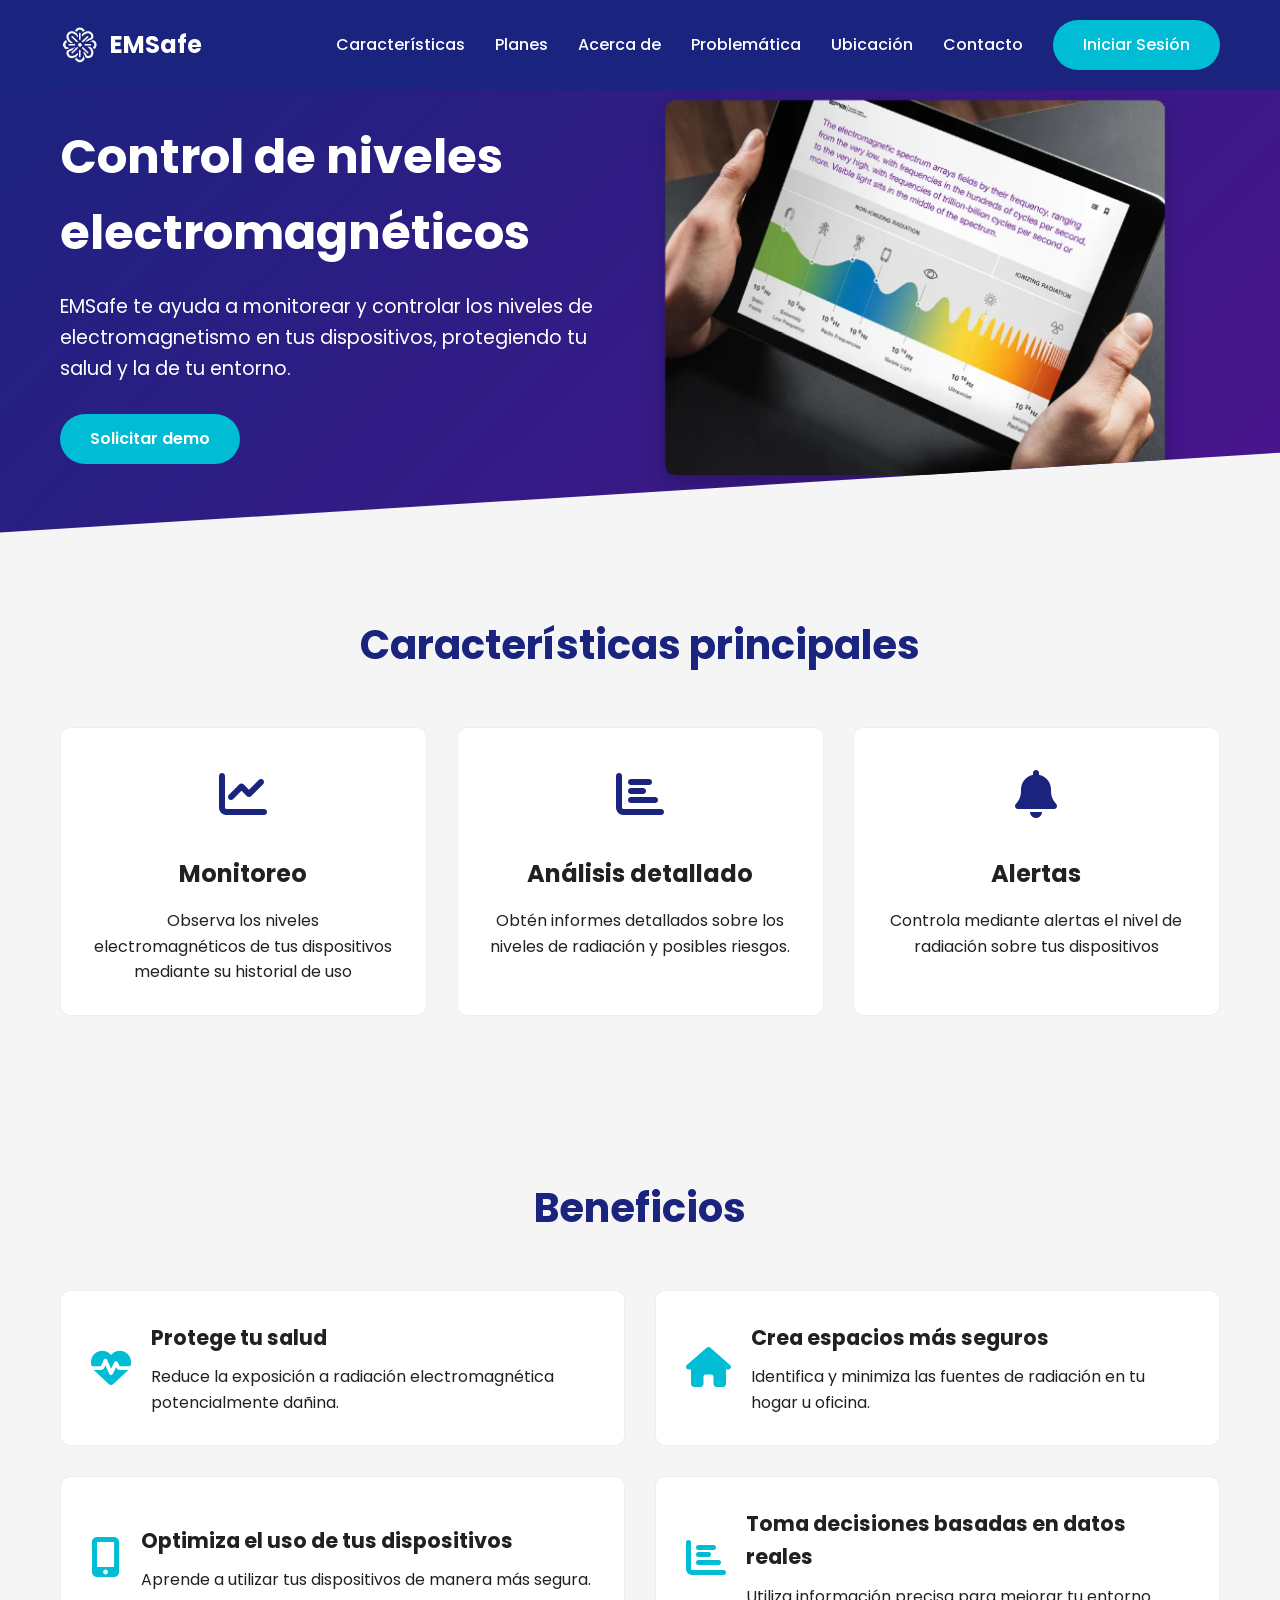
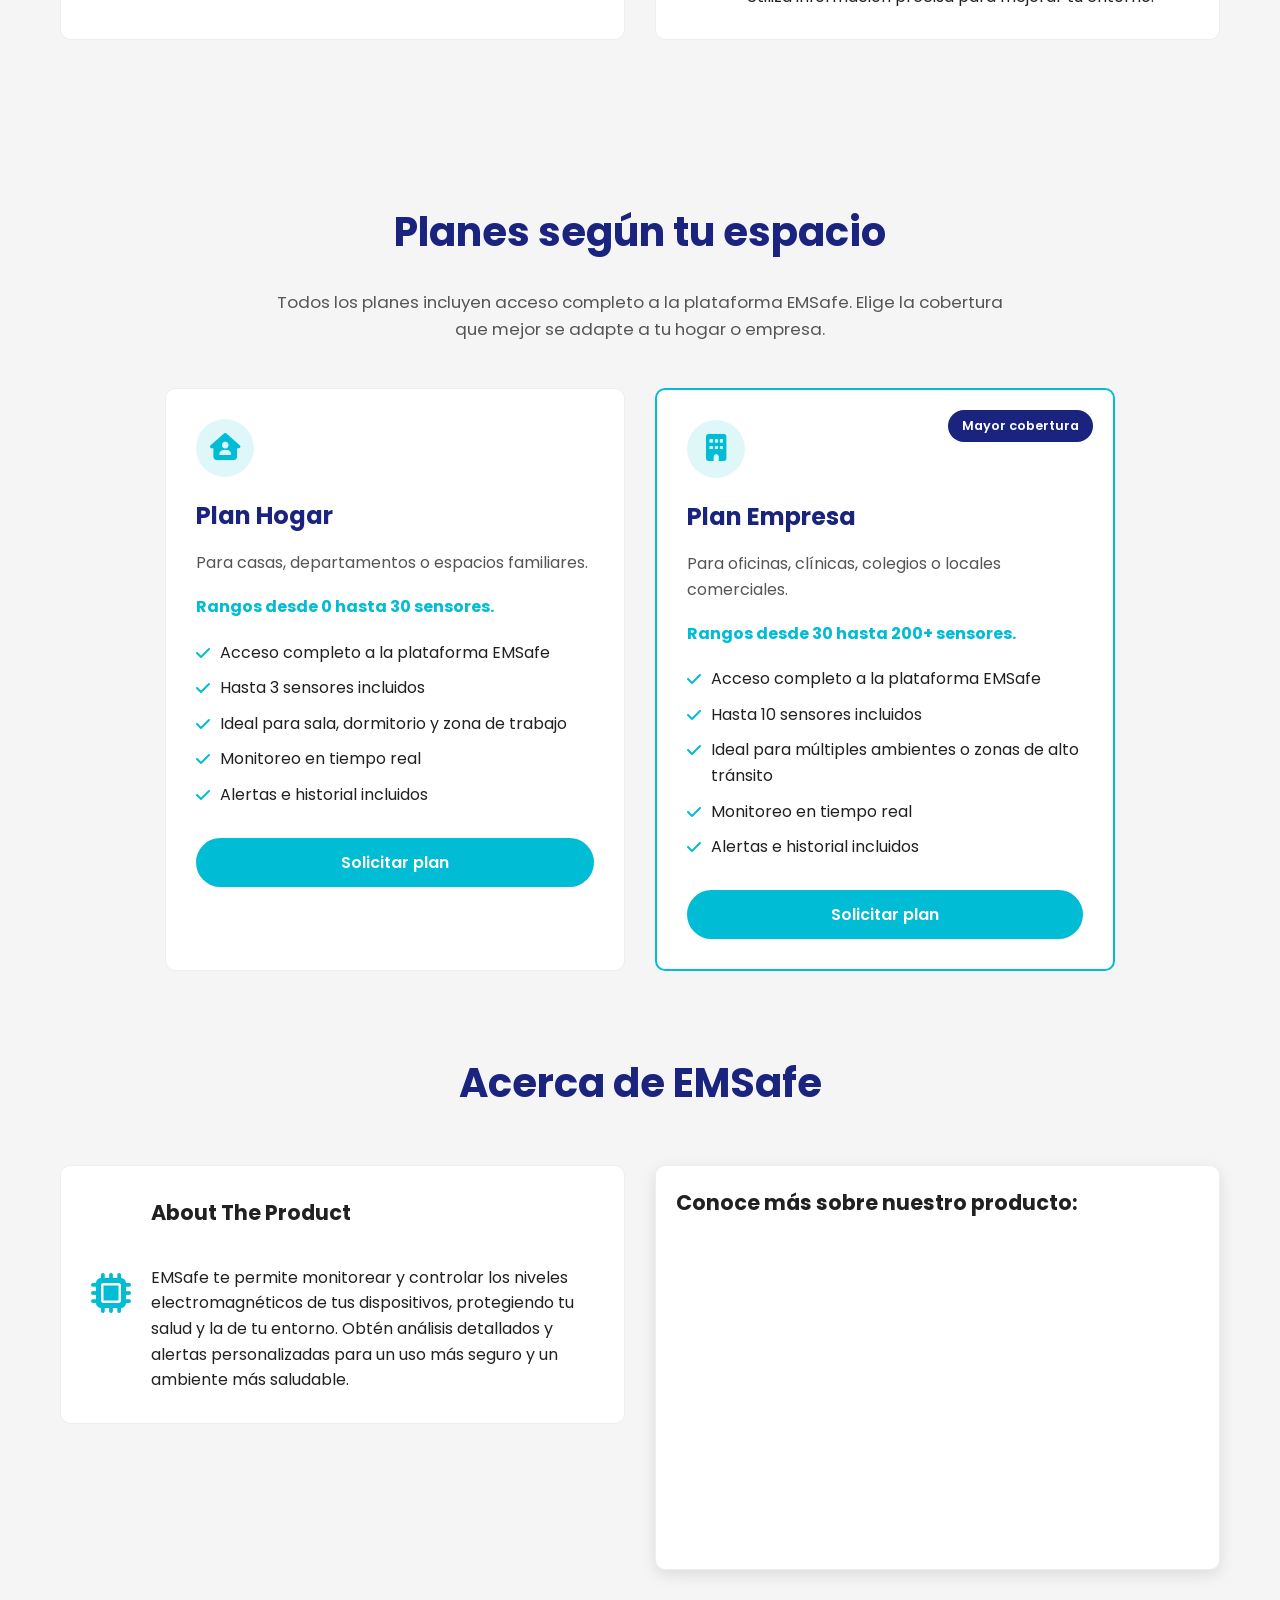
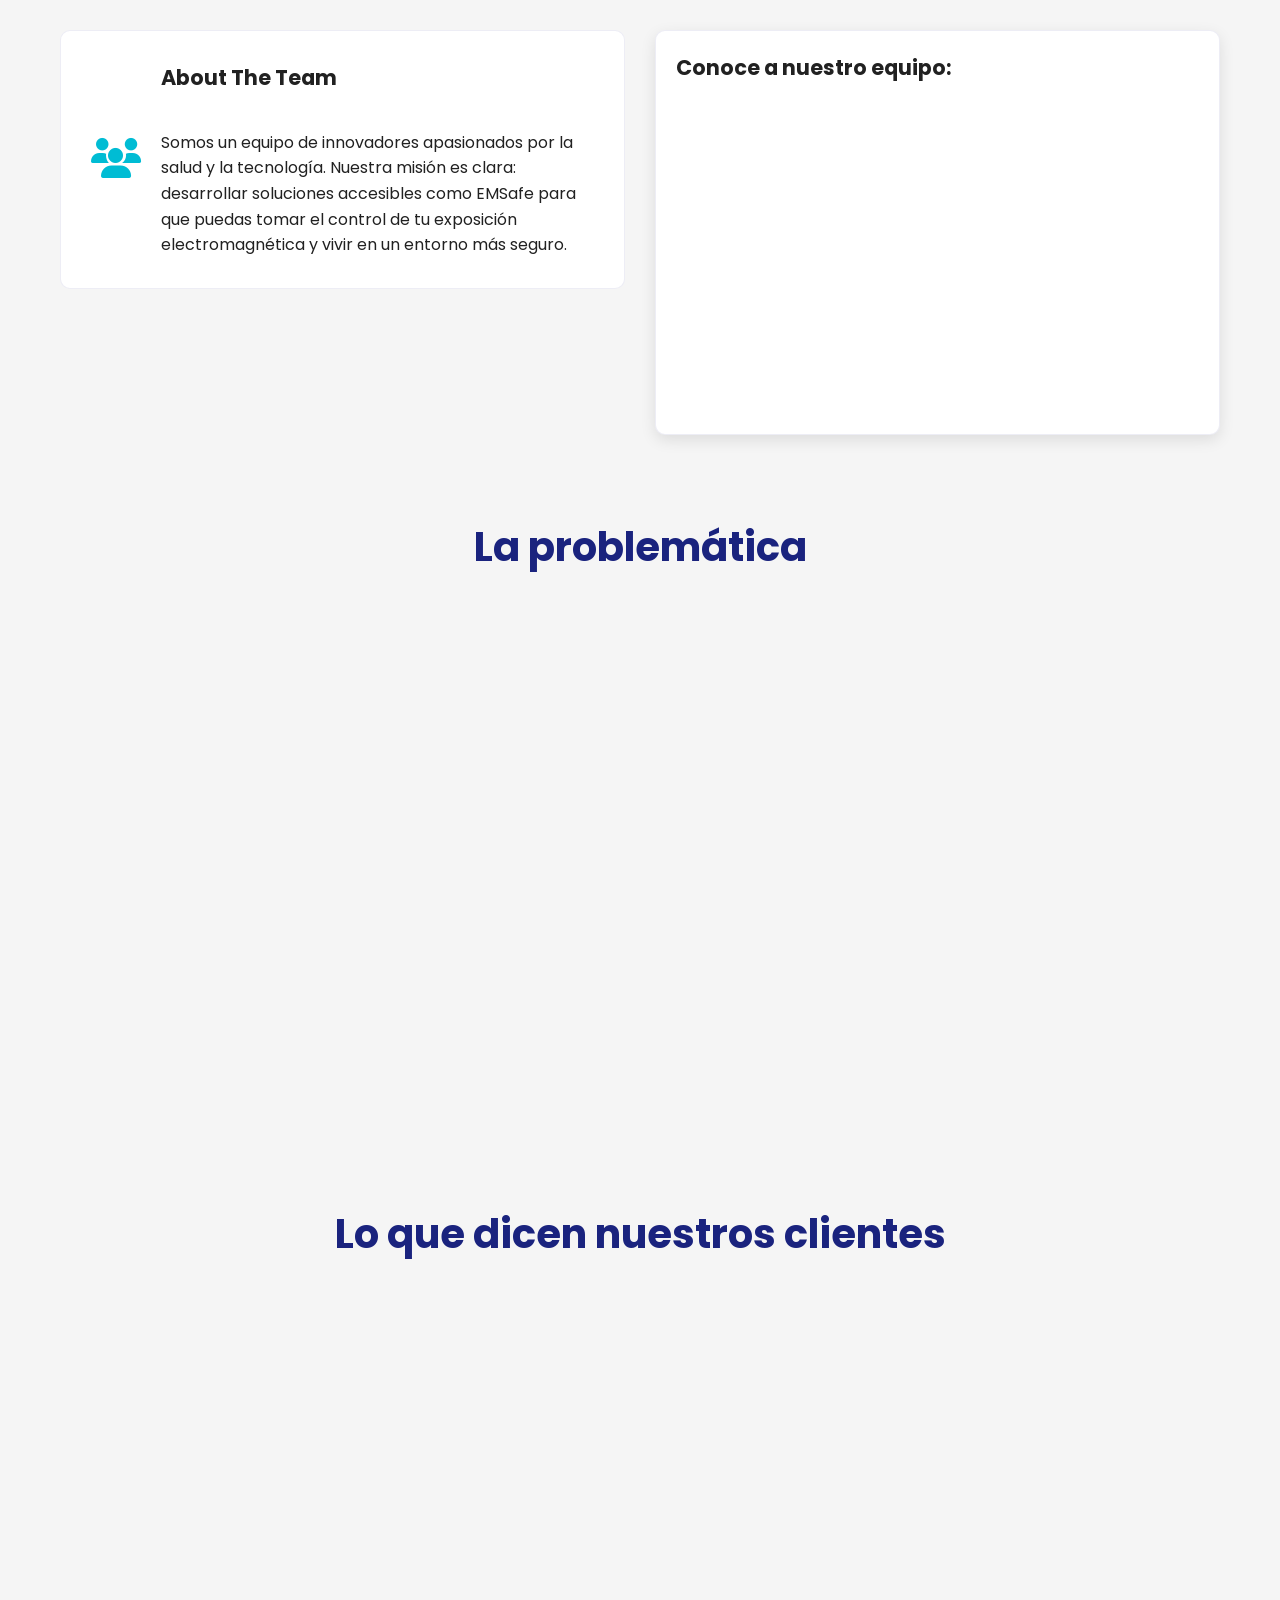
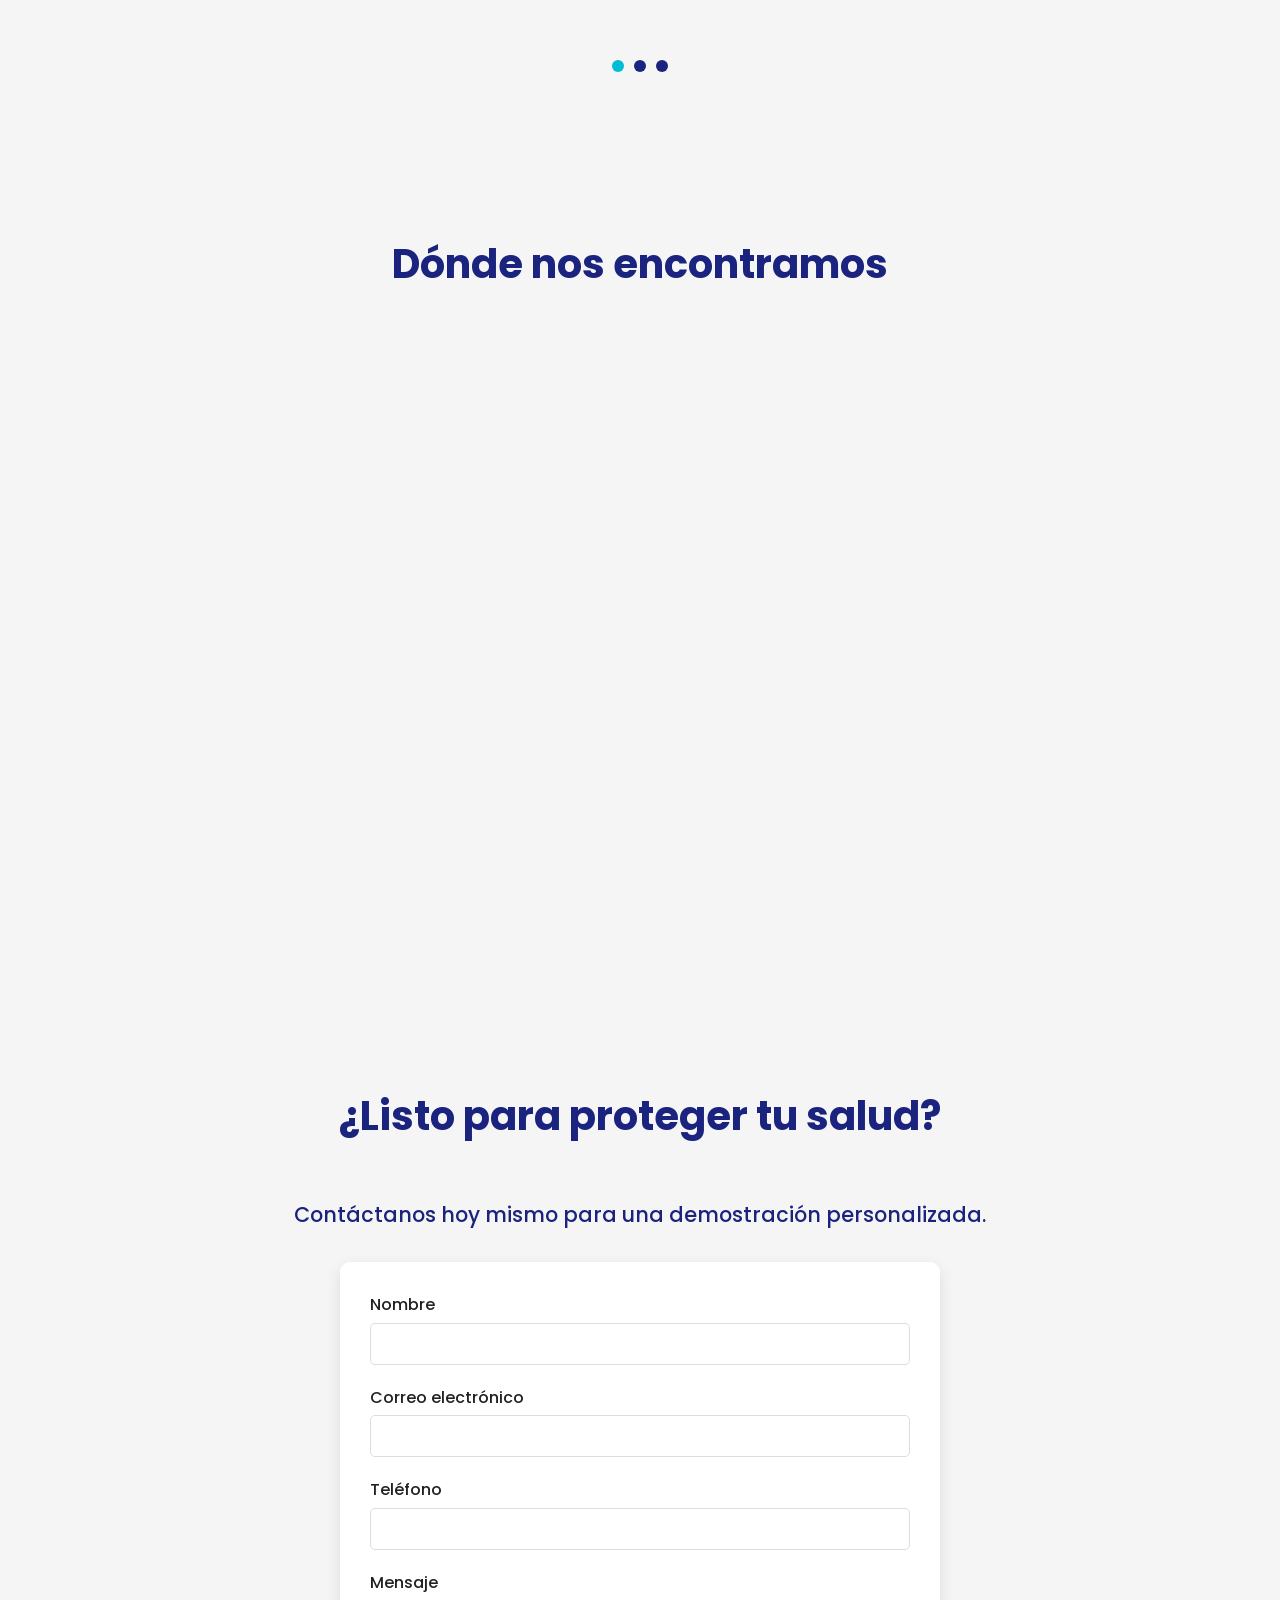
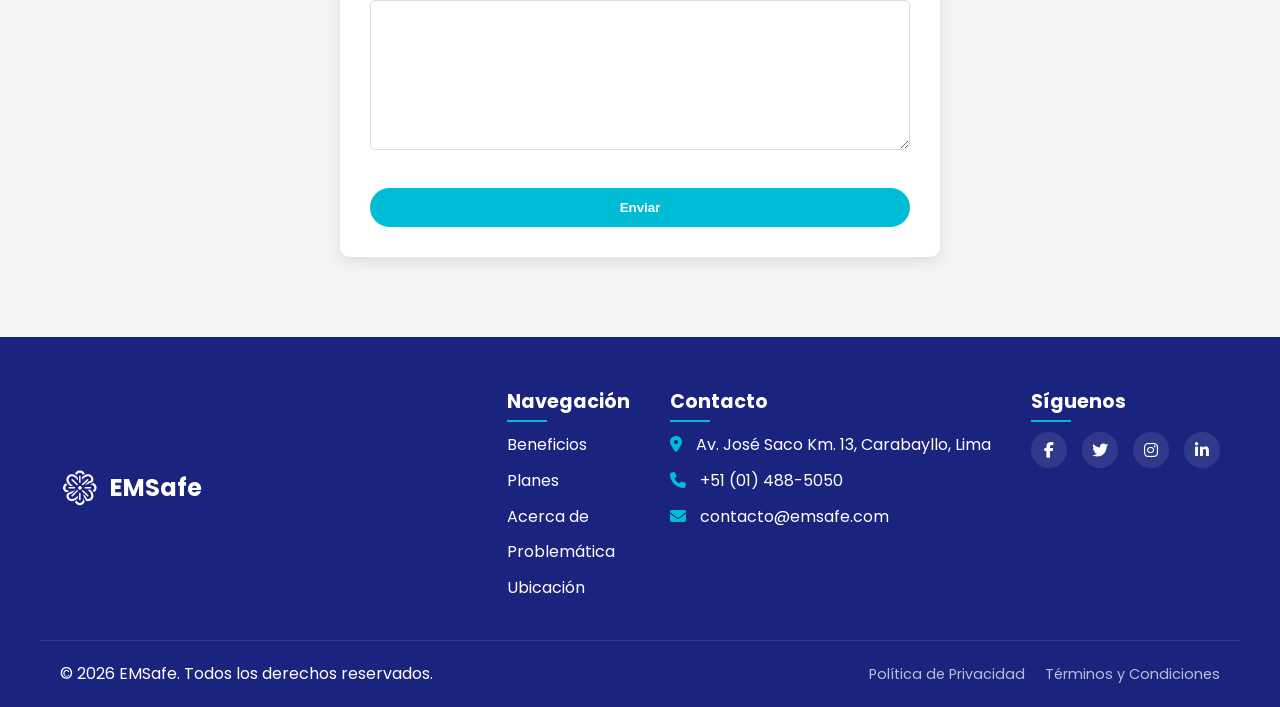
==== commit 5d0c9f55: "feat(checkout): Payment Methods completed" ====
--- a/index.html
+++ b/index.html
@@ -130,7 +130,7 @@
                         </div>
                         <h3>Plan Hogar</h3>
                         <p class="subscription-audience">Para casas, departamentos o espacios familiares.</p>
-                        <div class="subscription-price">S/ 500<span>/mes</span></div>
+                        <p class="subscription-coverage">Rangos desde 0 hasta 30 sensores.</p>
                         <ul class="subscription-features">
                             <li><i class="fas fa-check"></i> Acceso completo a la plataforma EMSafe</li>
                             <li><i class="fas fa-check"></i> Hasta 3 sensores incluidos</li>
@@ -147,7 +147,7 @@
                         </div>
                         <h3>Plan Empresa</h3>
                         <p class="subscription-audience">Para oficinas, clínicas, colegios o locales comerciales.</p>
-                        <div class="subscription-price">S/ 1800<span>/mes</span></div>
+                        <p class="subscription-coverage">Rangos desde 30 hasta 200+ sensores.</p>
                         <ul class="subscription-features">
                             <li><i class="fas fa-check"></i> Acceso completo a la plataforma EMSafe</li>
                             <li><i class="fas fa-check"></i> Hasta 10 sensores incluidos</li>
--- a/css/style.css
+++ b/css/style.css
@@ -415,6 +415,12 @@
 .subscription-audience {
     color: #555;
     margin-bottom: 18px;
+}
+
+.subscription-coverage {
+    color: var(--accent);
+    font-weight: 700;
+    margin-bottom: 20px;
 }
 
 .subscription-price {
@@ -1920,6 +1926,14 @@
     box-shadow: 0 0 0 4px rgba(0, 188, 212, 0.12);
 }
 
+.checkout-field input[readonly] {
+    color: var(--primary);
+    background-color: rgba(0, 188, 212, 0.08);
+    border-color: rgba(0, 188, 212, 0.28);
+    font-weight: 700;
+    cursor: default;
+}
+
 .checkout-field.has-error input,
 .checkout-field.has-error select {
     border-color: #d32f2f;
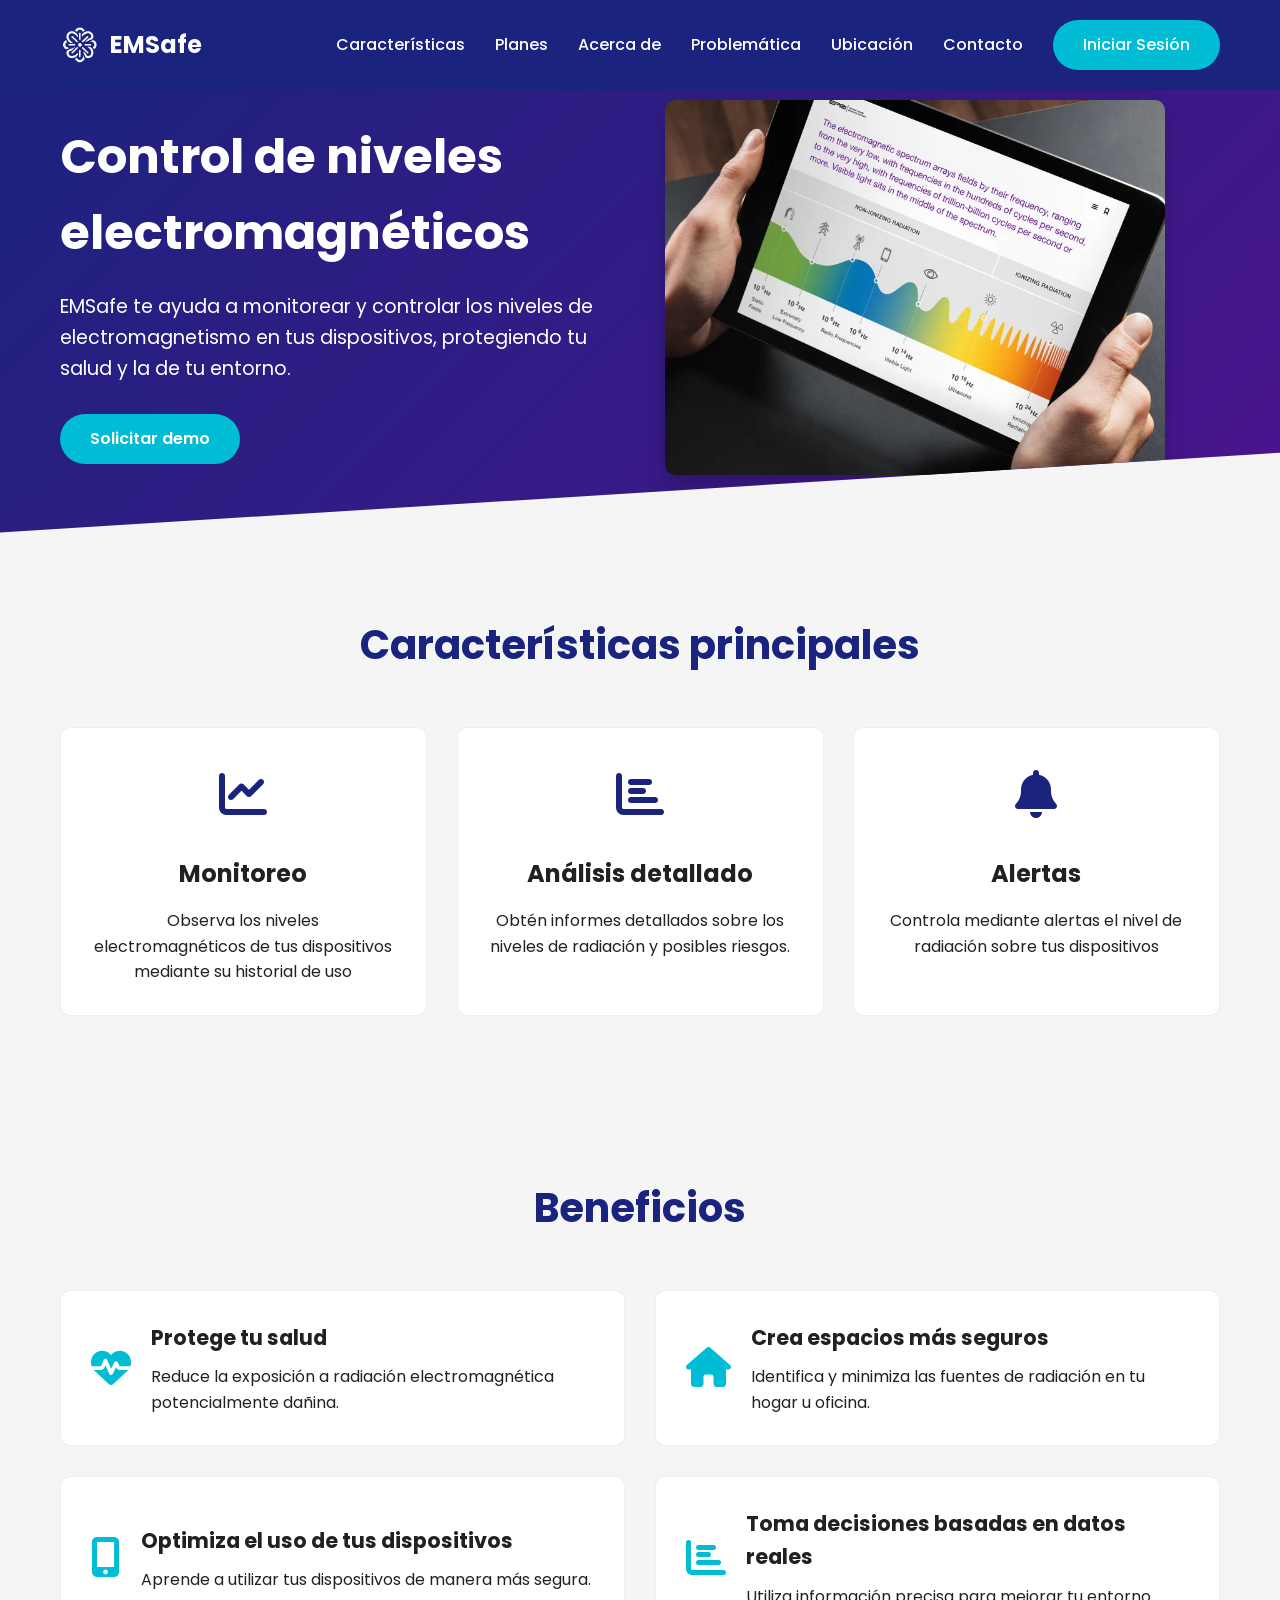
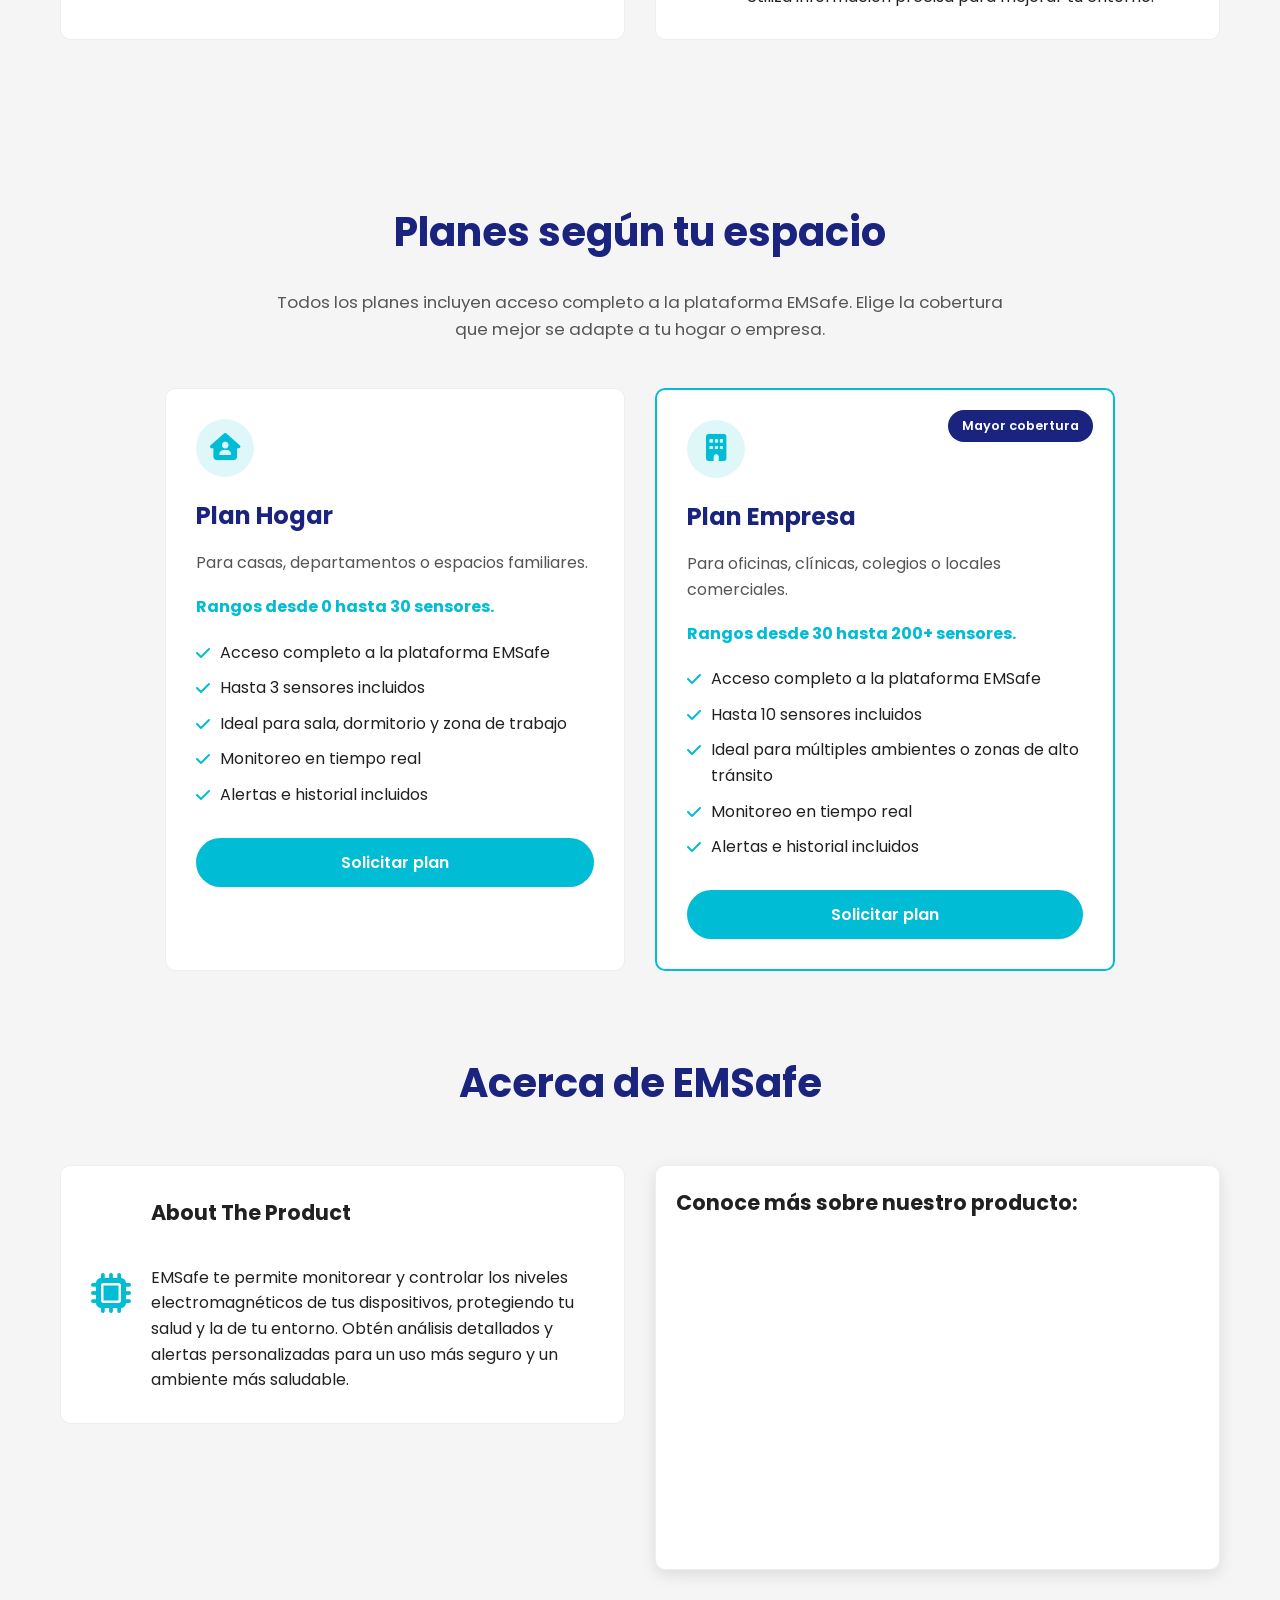
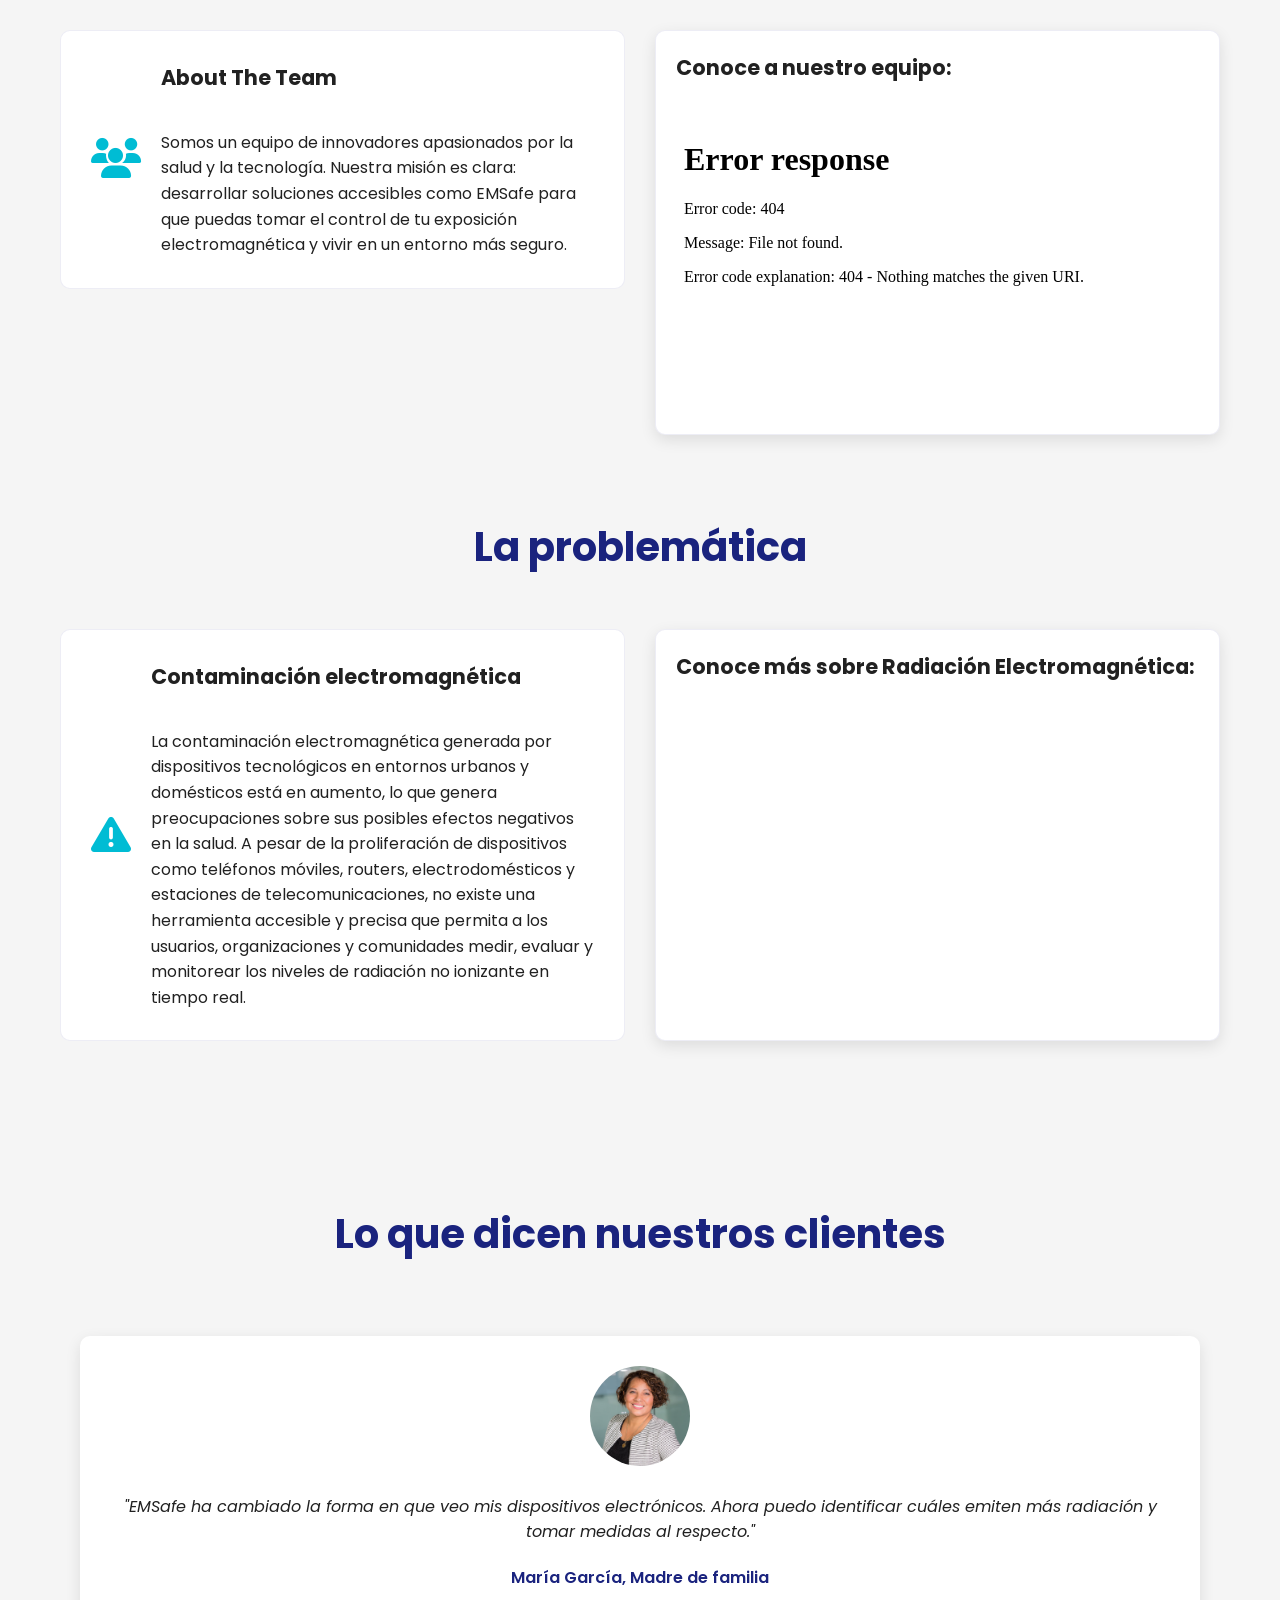
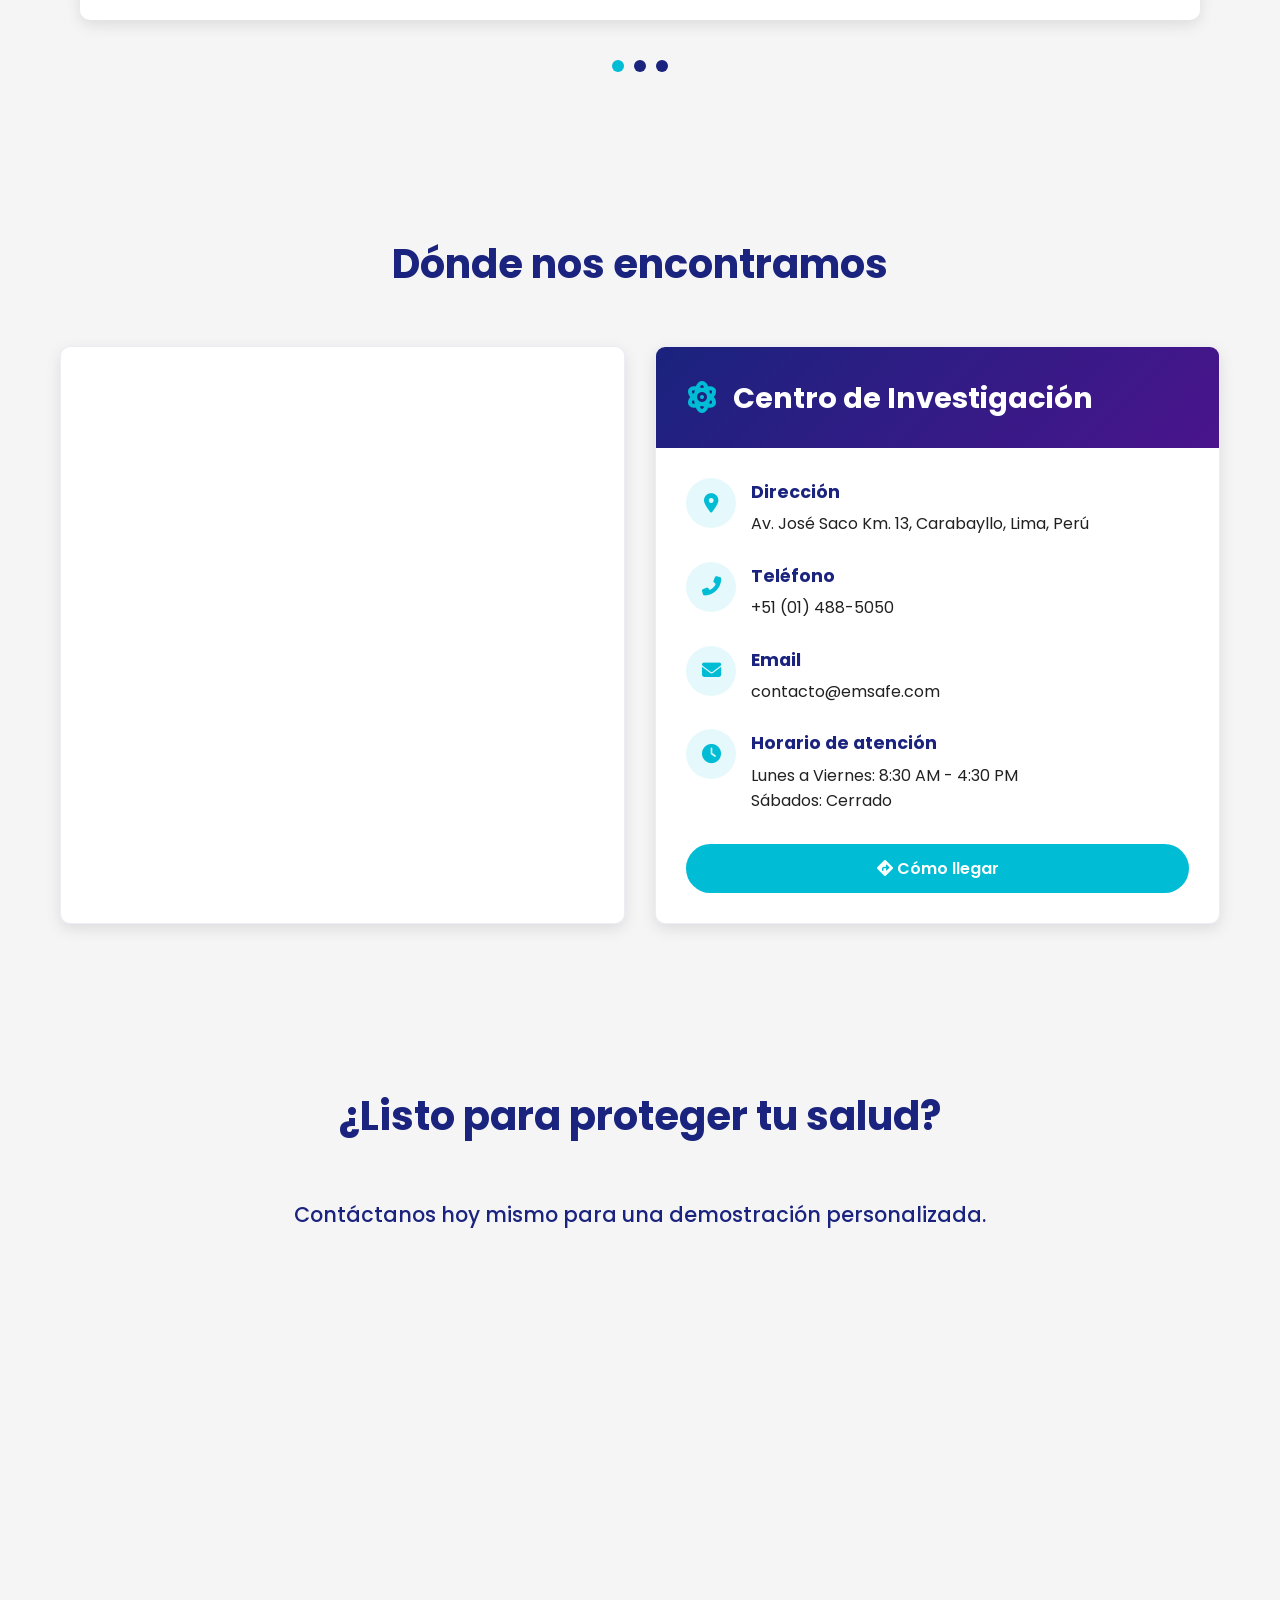
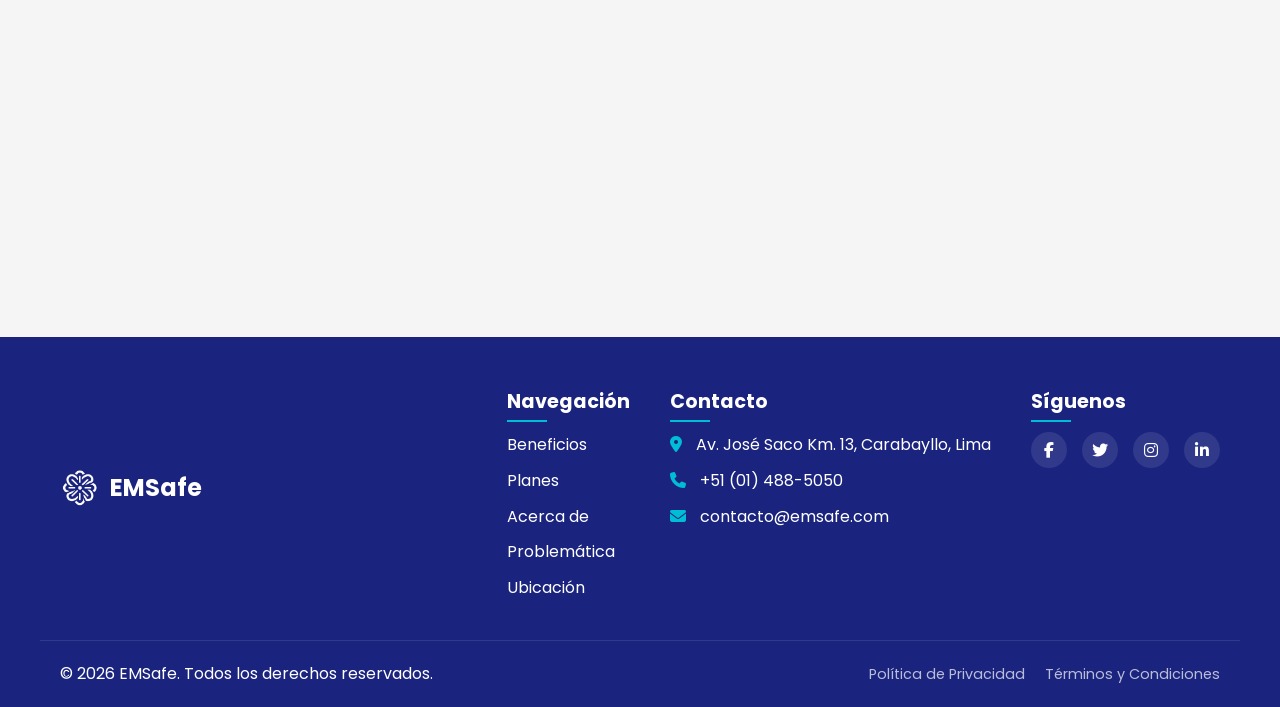
==== commit 55a370a1: "feat(video): about the team video done" ====
--- a/index.html
+++ b/index.html
@@ -208,7 +208,7 @@
                                 <br>
                             </div>
                             <div class="video-wrapper">
-                                <iframe width="100%" height="315" src="" title="Video sobre EMSafe Team" frameborder="0" allow="accelerometer; autoplay; clipboard-write; encrypted-media; gyroscope; picture-in-picture" allowfullscreen></iframe>
+                                <iframe width="100%" height="315" src="video/about_the _team_iot.mp4" title="Video sobre EMSafe Team" frameborder="0" allow="accelerometer; autoplay; clipboard-write; encrypted-media; gyroscope; picture-in-picture" allowfullscreen></iframe>
                             </div>
                         </div>
                     </div>
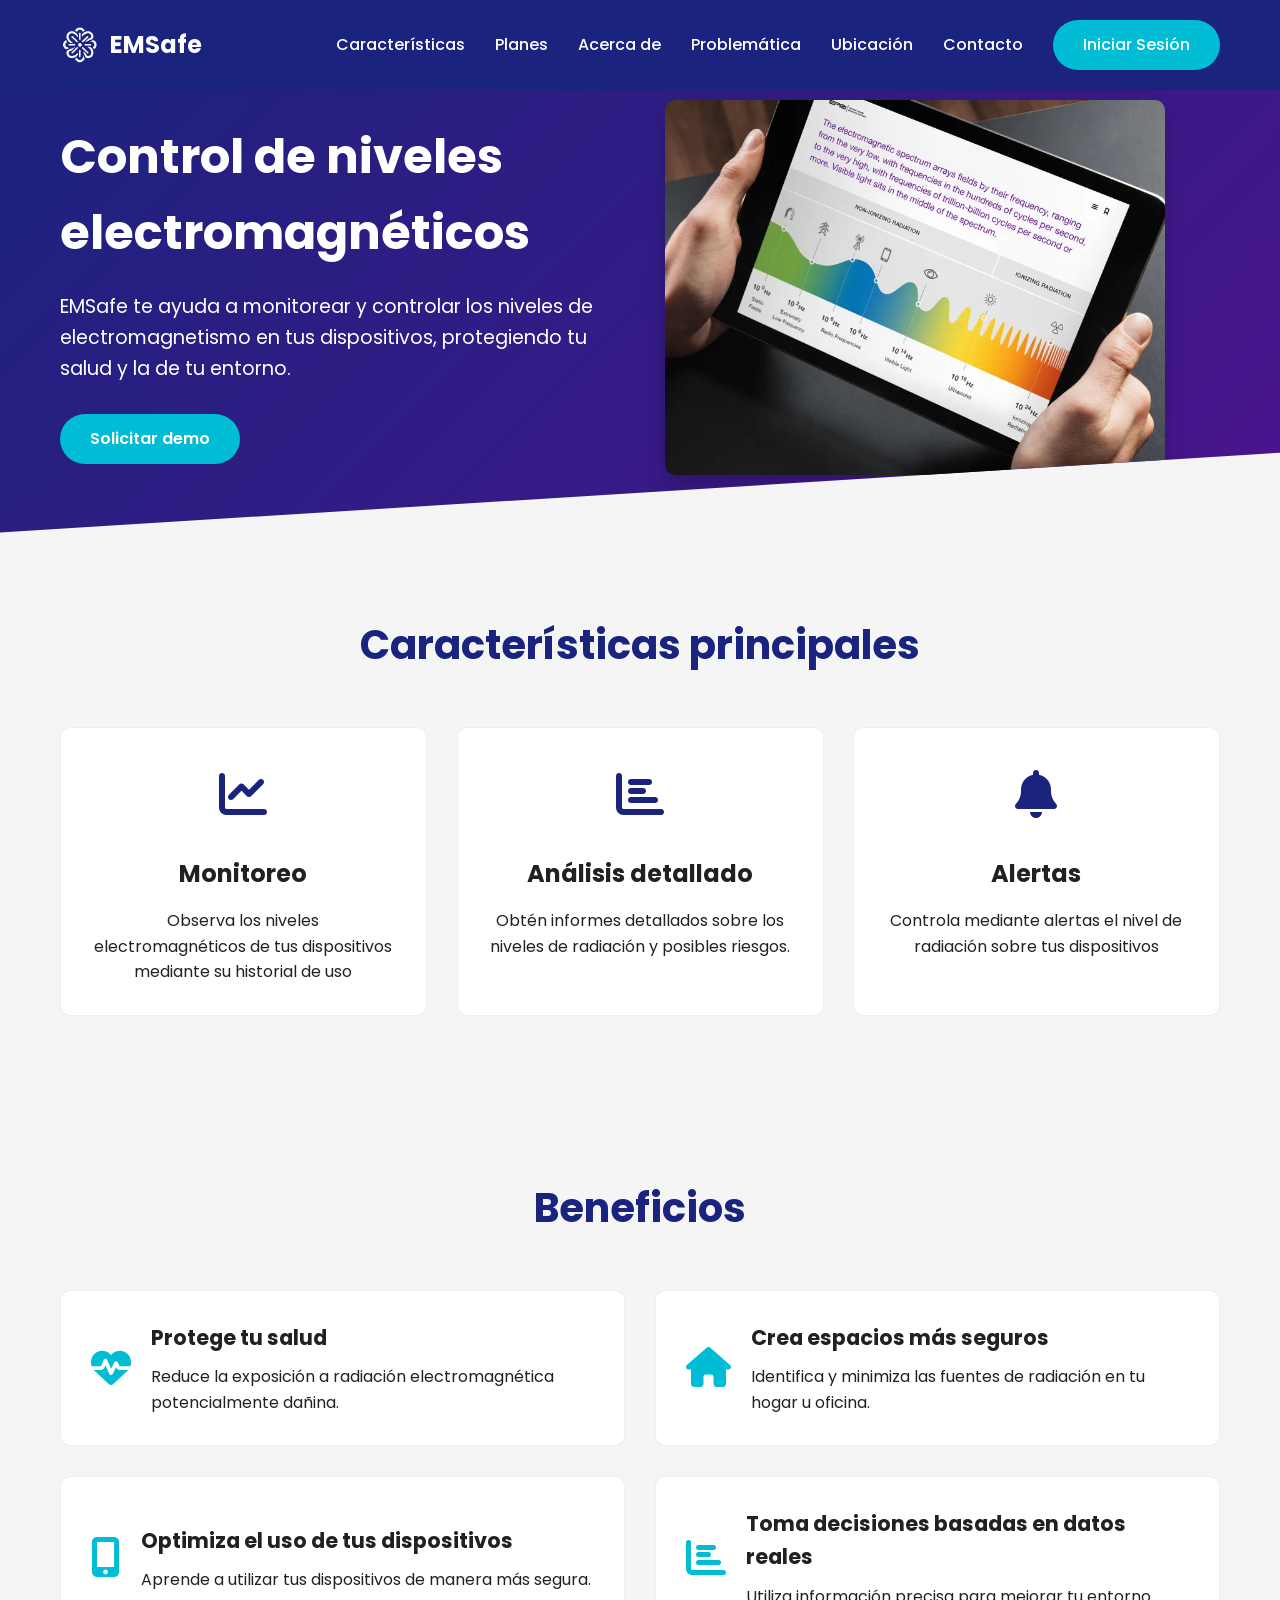
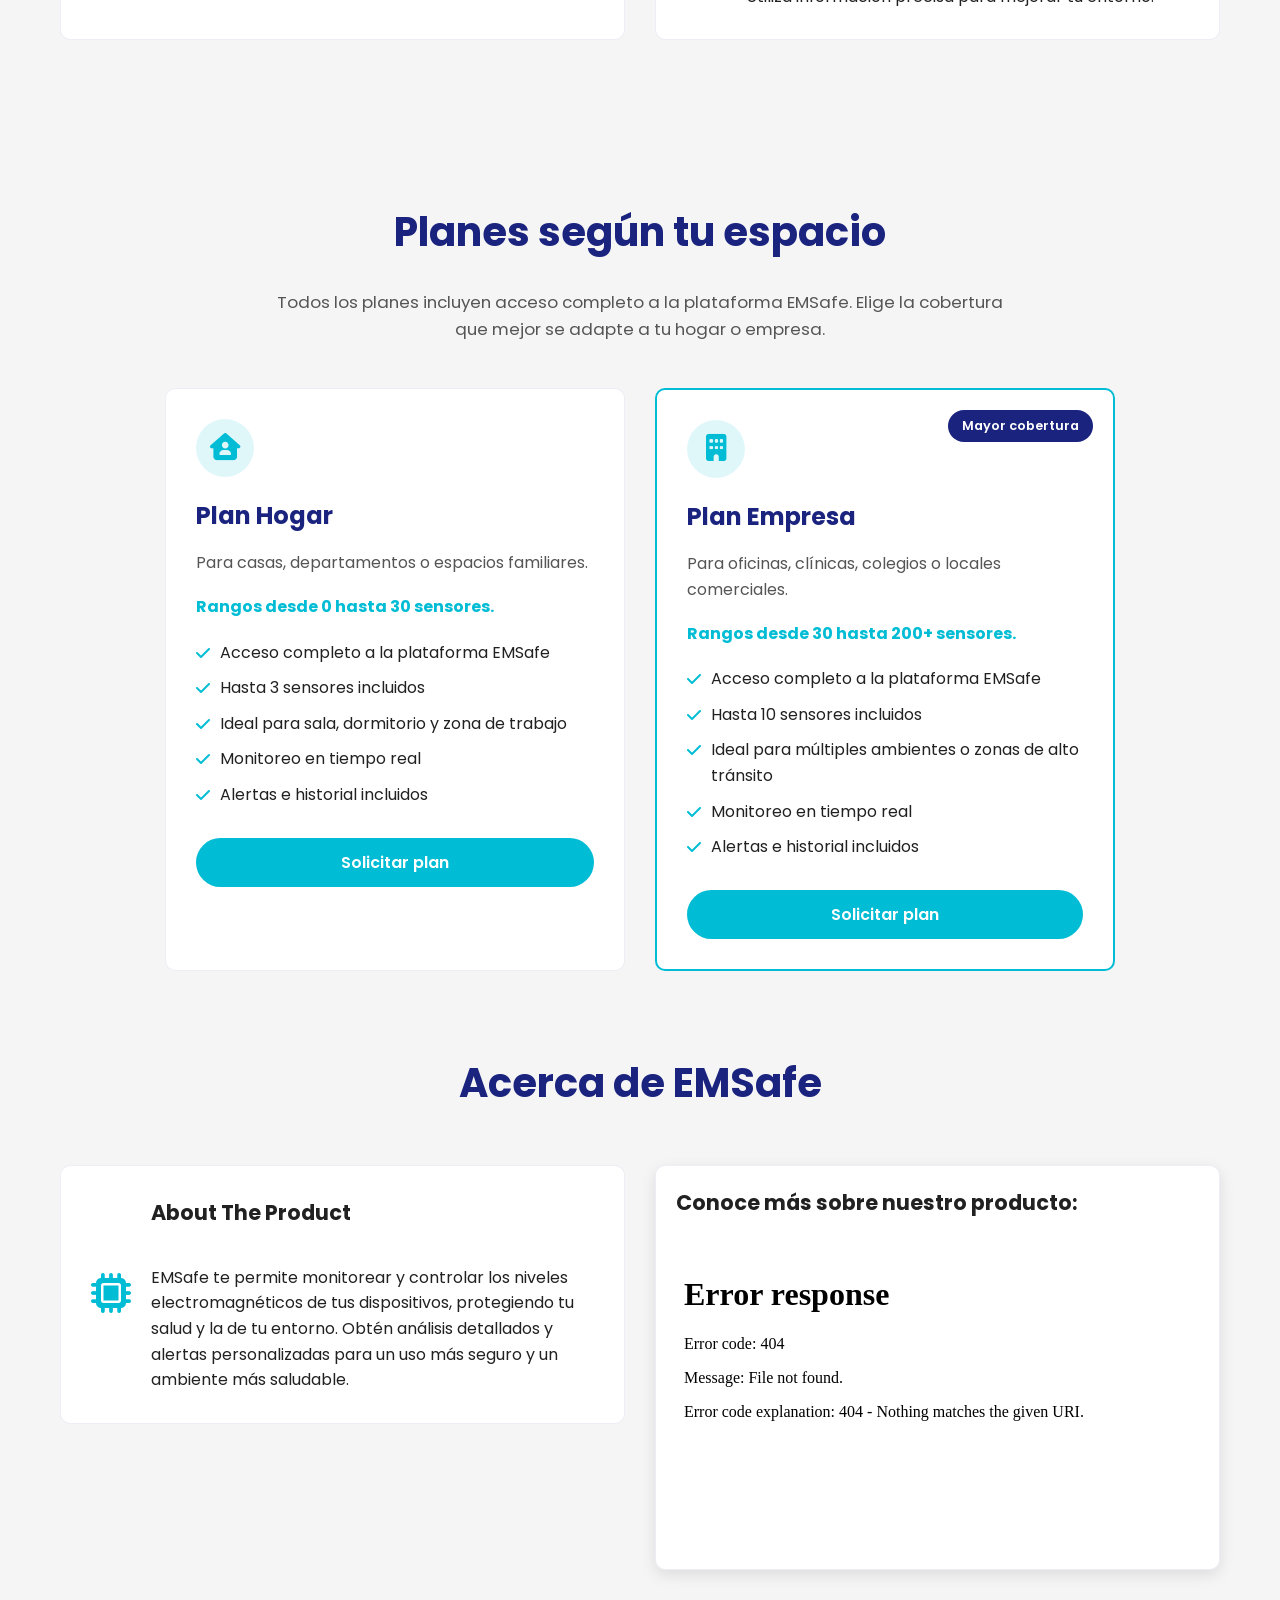
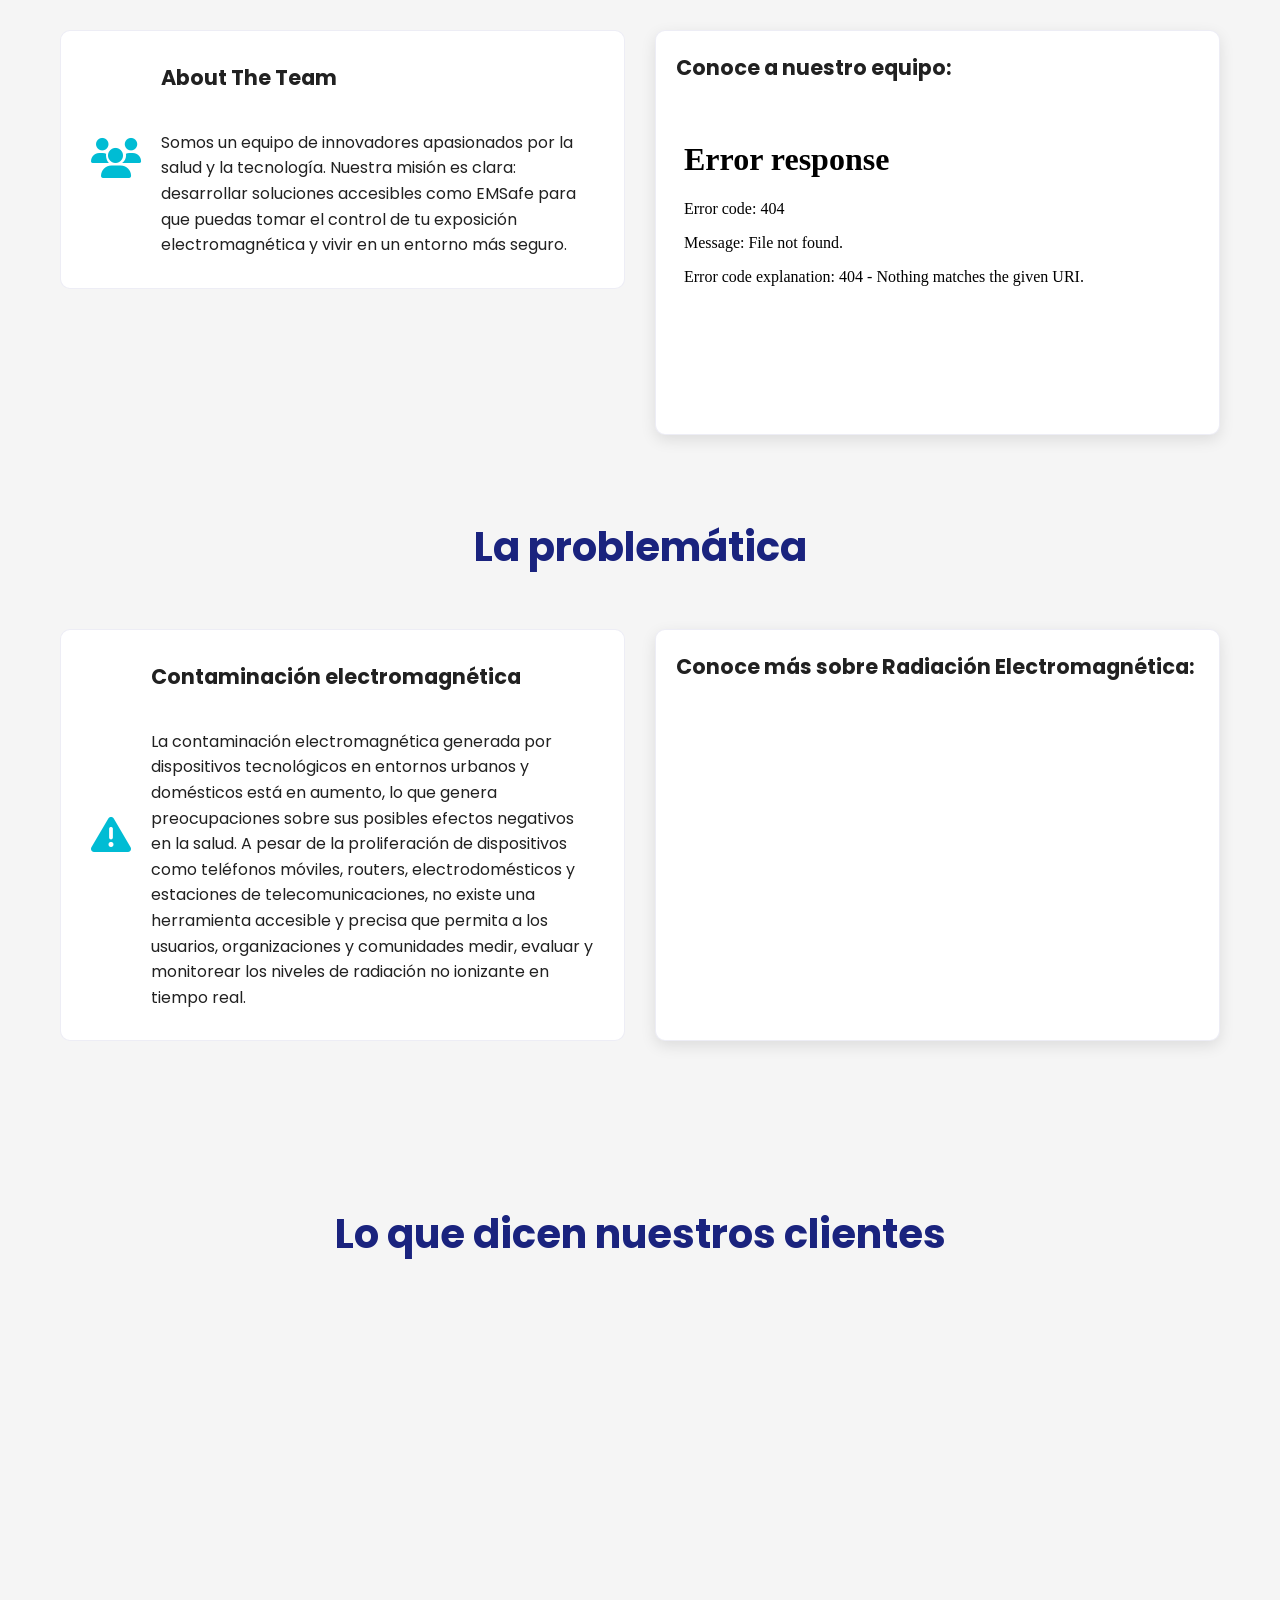
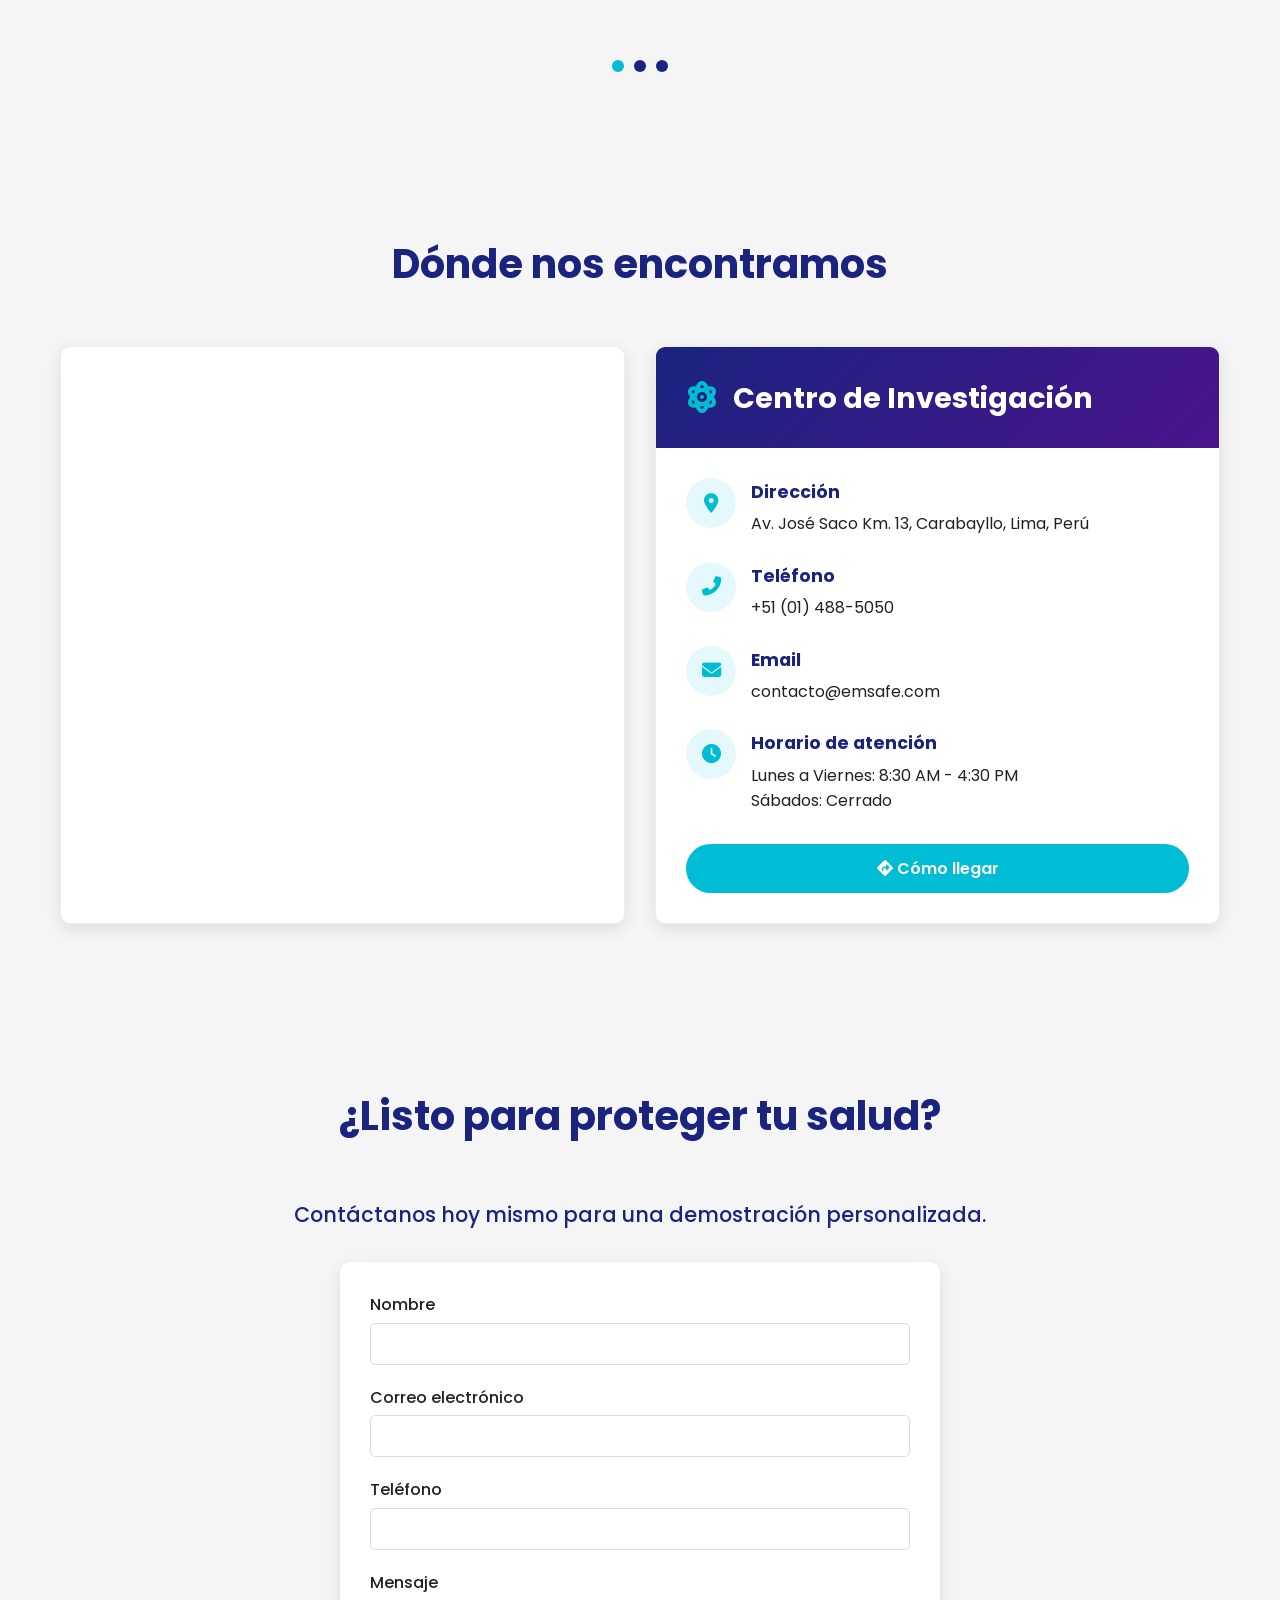
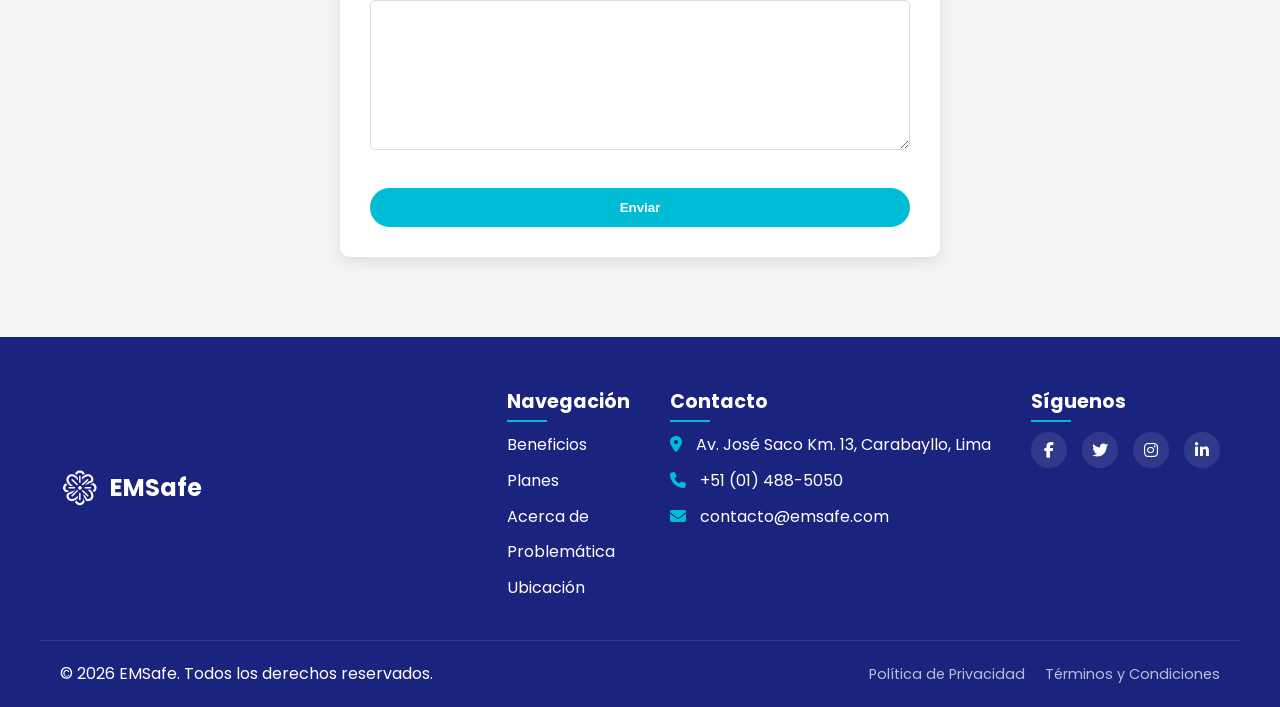
==== commit 40a666da: "feat(video):about the product video done" ====
--- a/index.html
+++ b/index.html
@@ -184,7 +184,7 @@
                                 <br>
                             </div>
                             <div class="video-wrapper">
-                                <iframe width="100%" height="315" src="" title="Video sobre EMSafe Product" frameborder="0" allow="accelerometer; autoplay; clipboard-write; encrypted-media; gyroscope; picture-in-picture" allowfullscreen></iframe>
+                                <iframe width="100%" height="315" src="video/about_the_product.mp4" title="Video sobre EMSafe Product" frameborder="0" allow="accelerometer; autoplay; clipboard-write; encrypted-media; gyroscope; picture-in-picture" allowfullscreen></iframe>
                             </div>
                         </div>
                     </div>
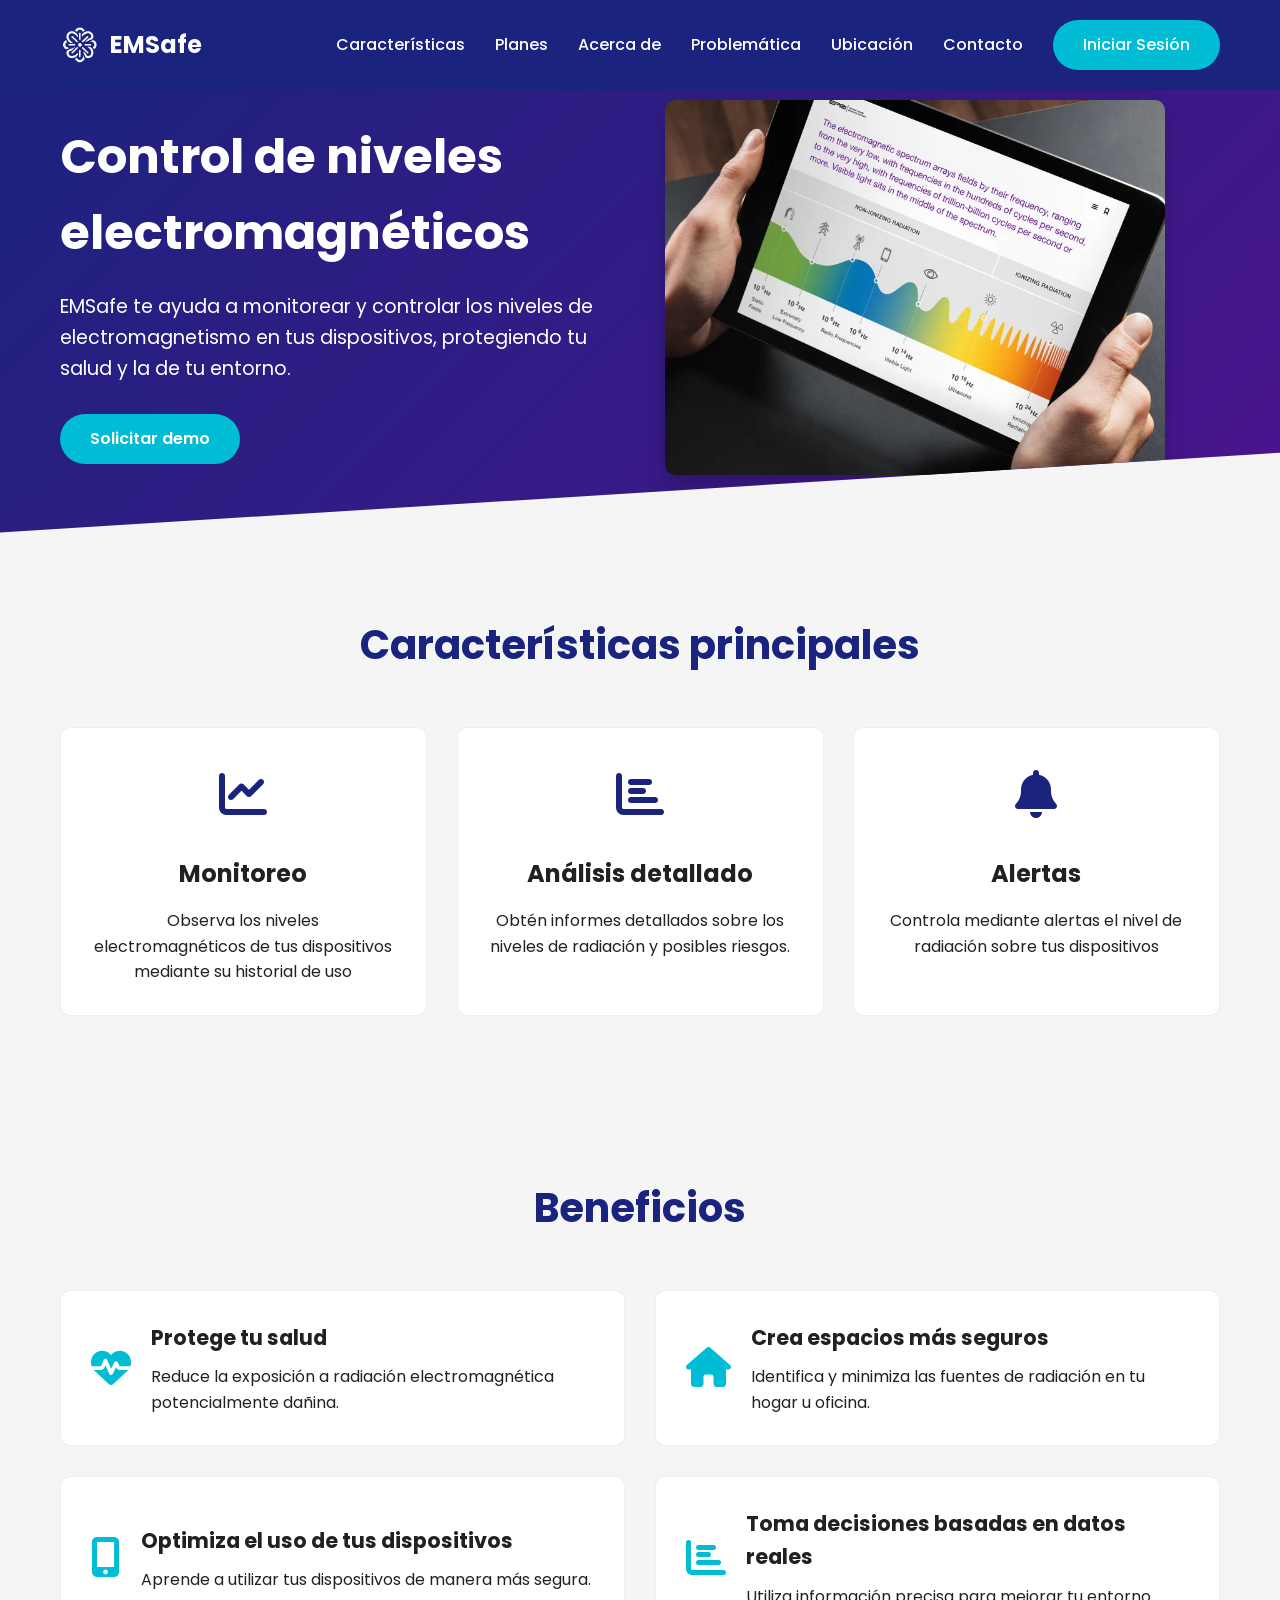
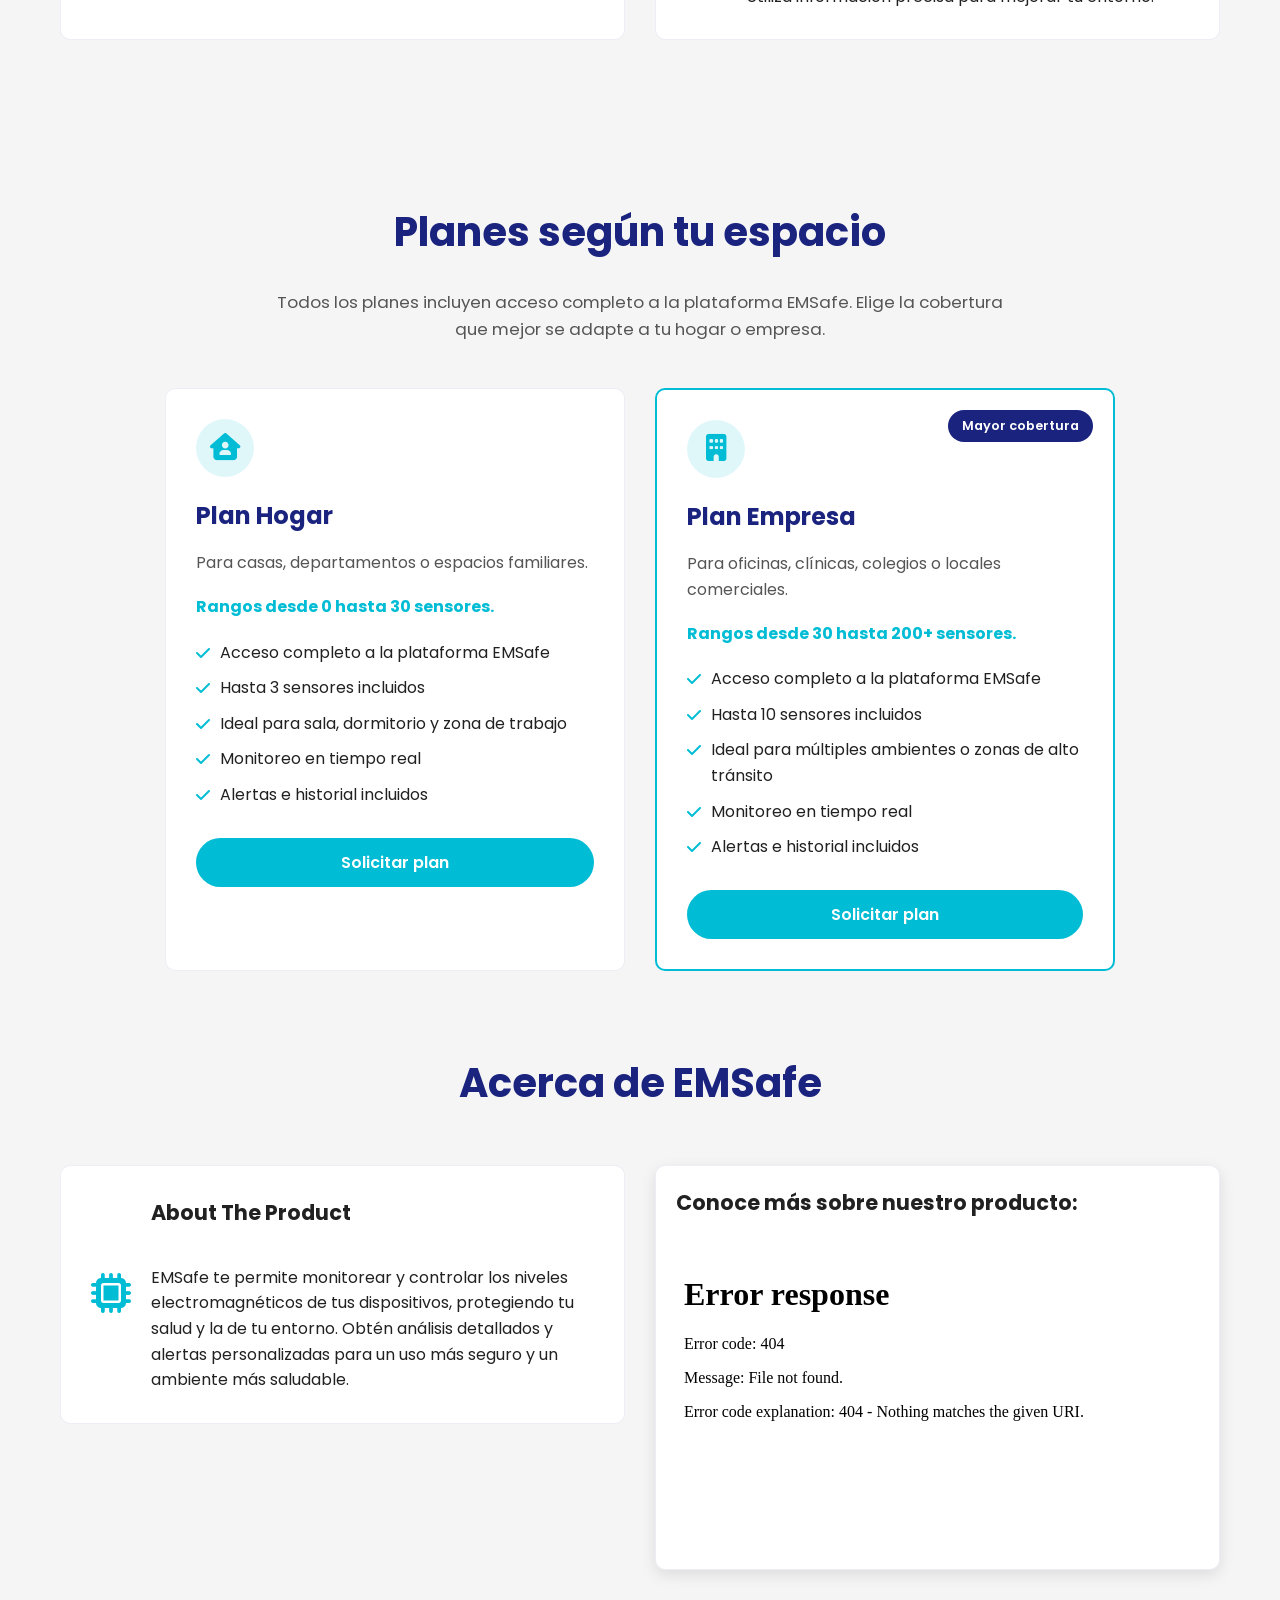
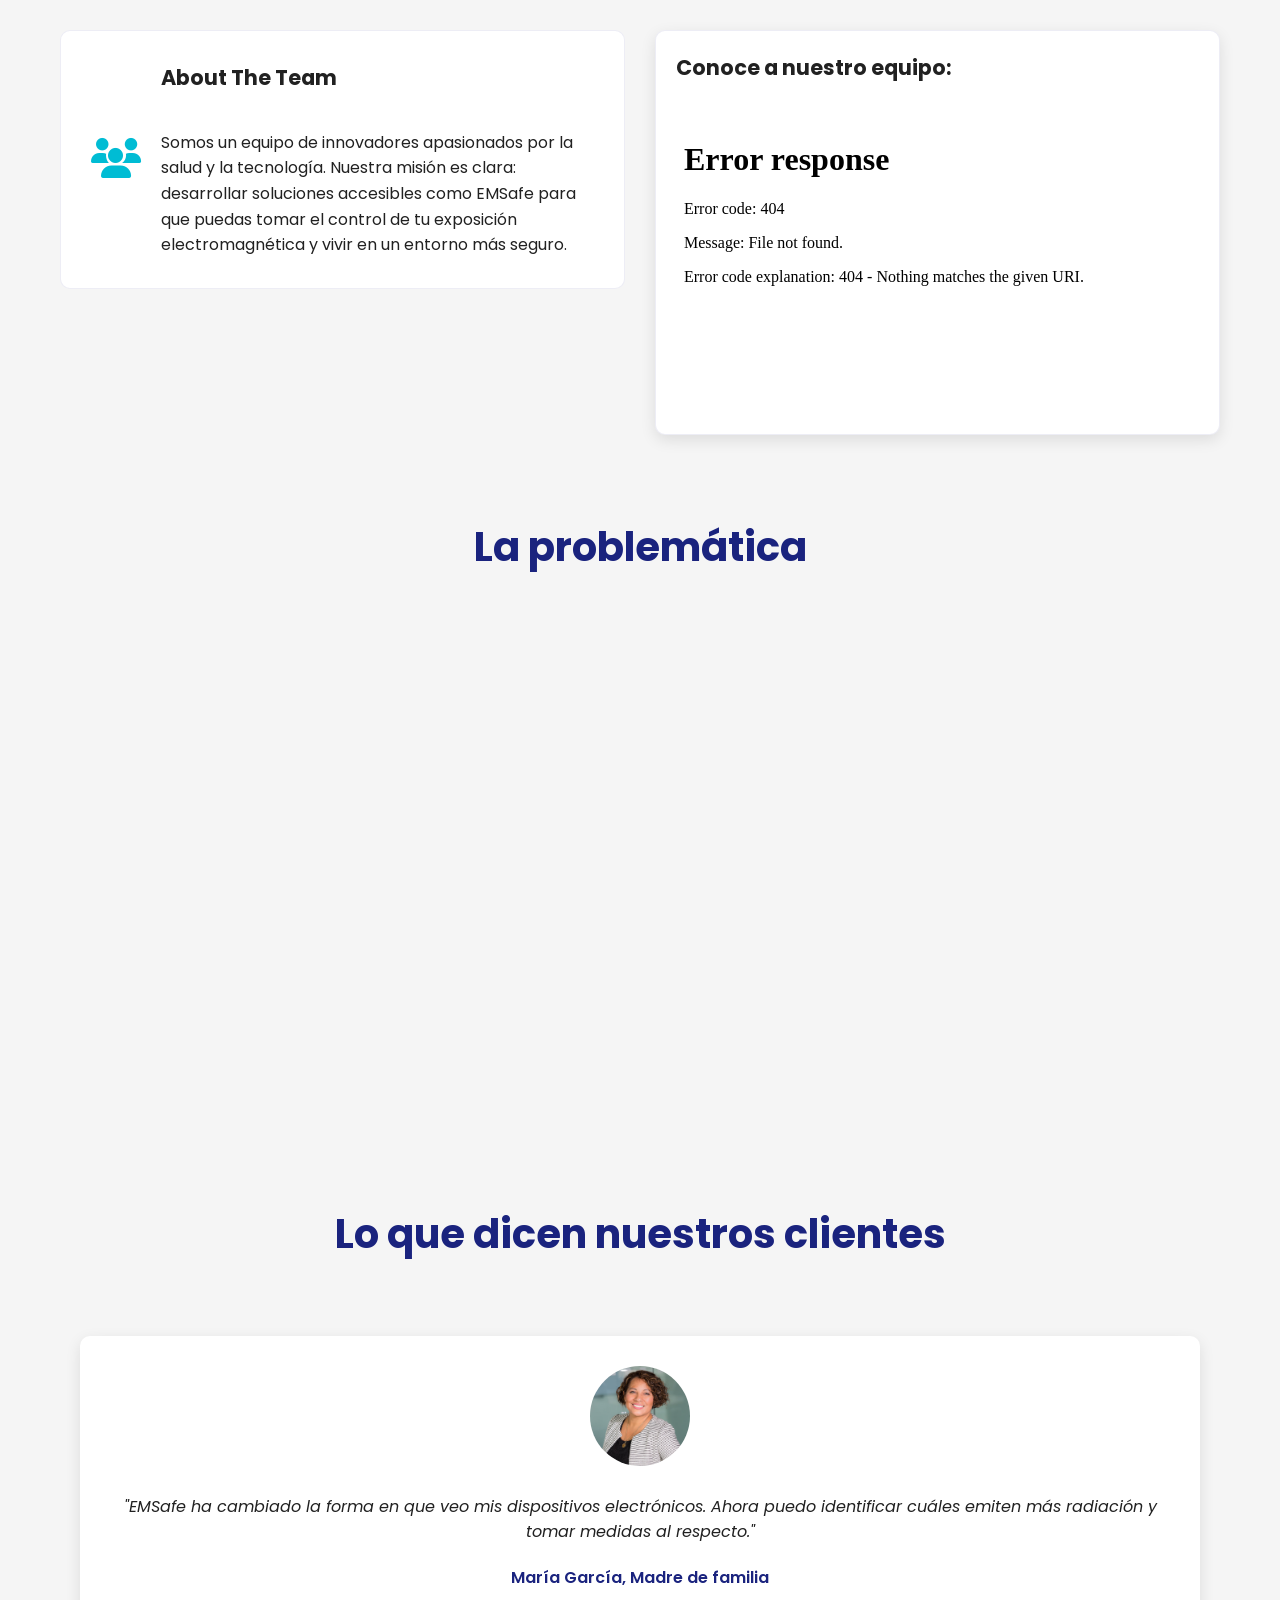
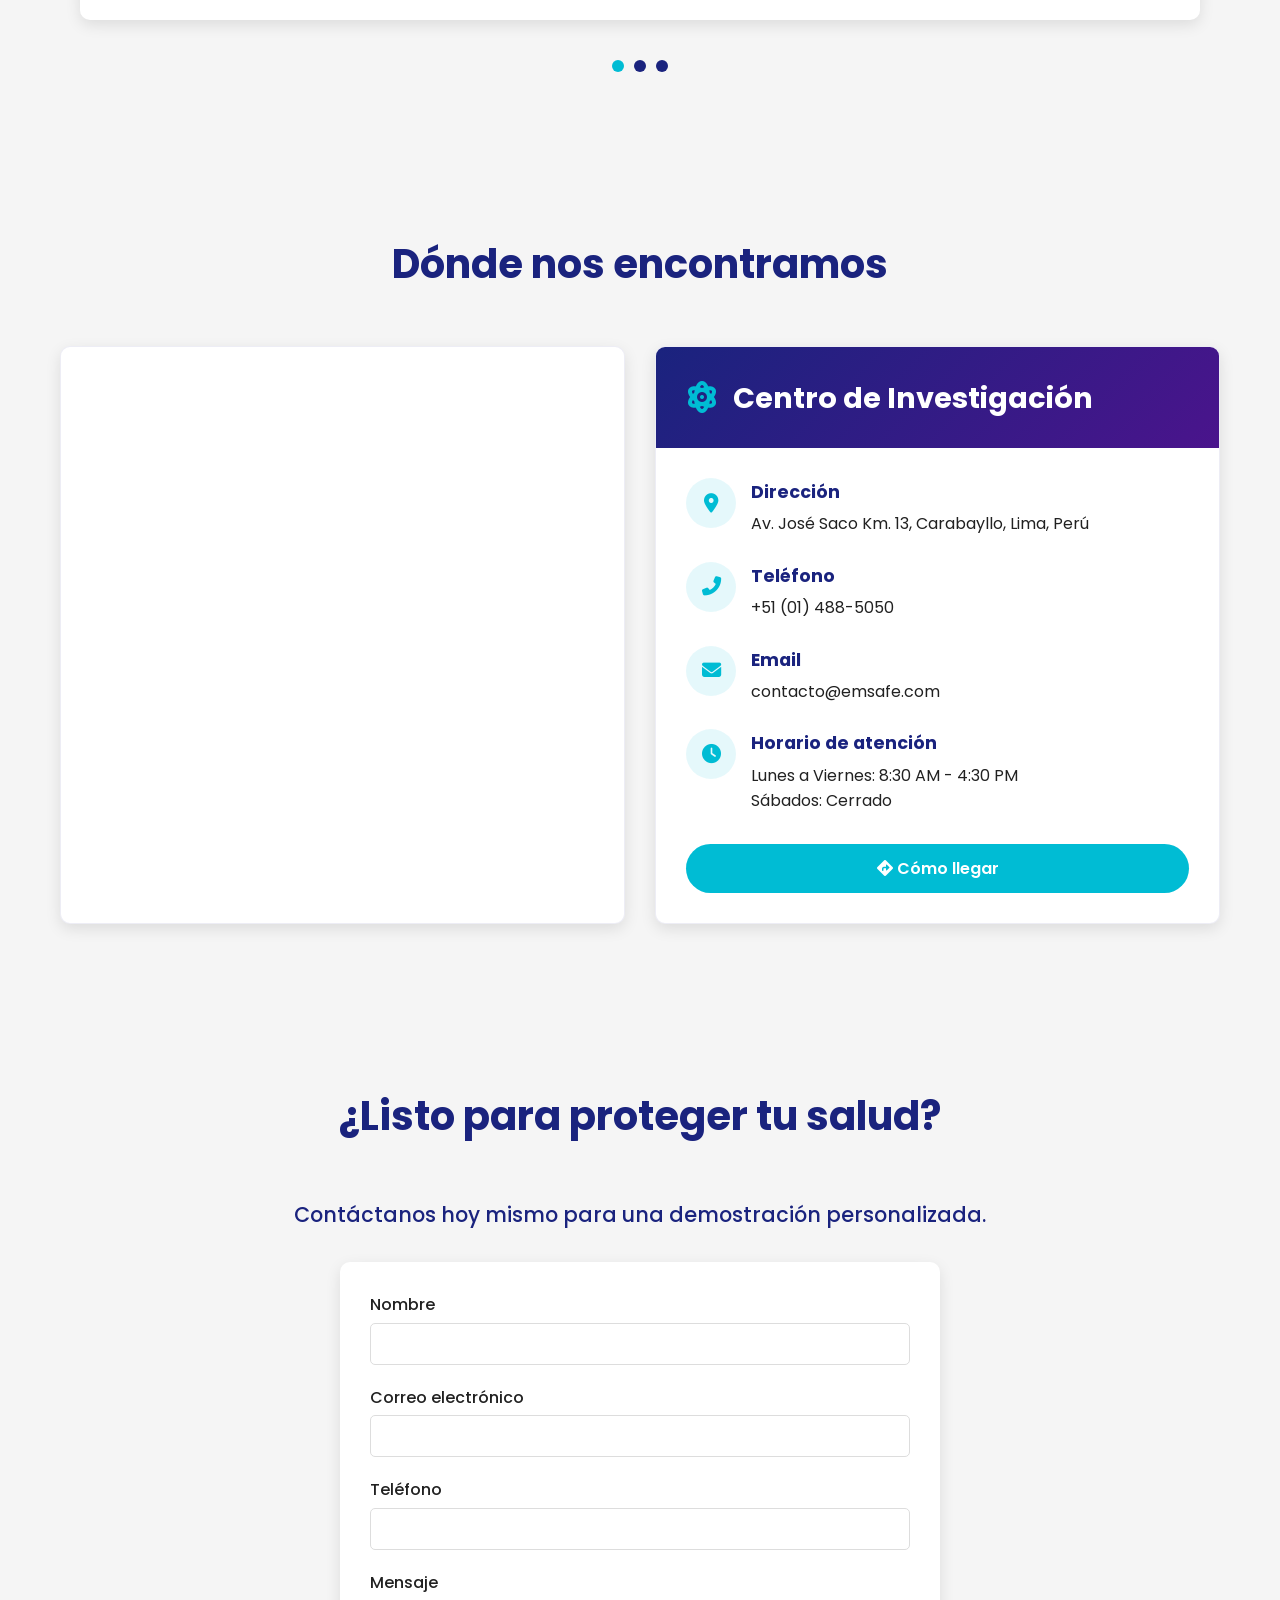
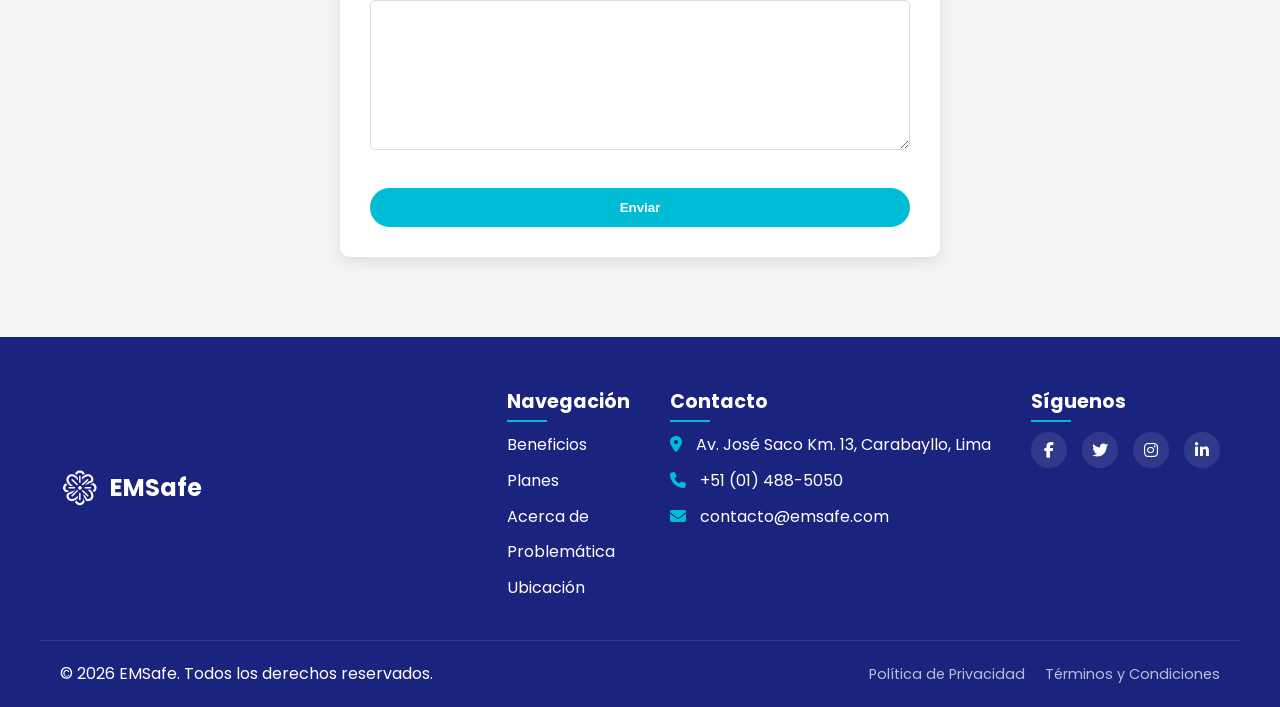
==== commit 1dfe236f: "chore: update sign-in link to the new domain" ====
--- a/index.html
+++ b/index.html
@@ -27,7 +27,7 @@
                 <li><a href="#problem">Problemática</a></li>
                 <li><a href="#location">Ubicación</a></li>
                 <li><a href="#contact">Contacto</a></li>
-                <li><a href="https://emsafe-amh9hgdudda3bybj.eastus-01.azurewebsites.net/login" class="cta-button">Iniciar Sesión</a></li>
+                <li><a href="https://emsafe.duckdns.org/login" class="cta-button">Iniciar Sesión</a></li>
             </ul>
         </nav>
     </header>
